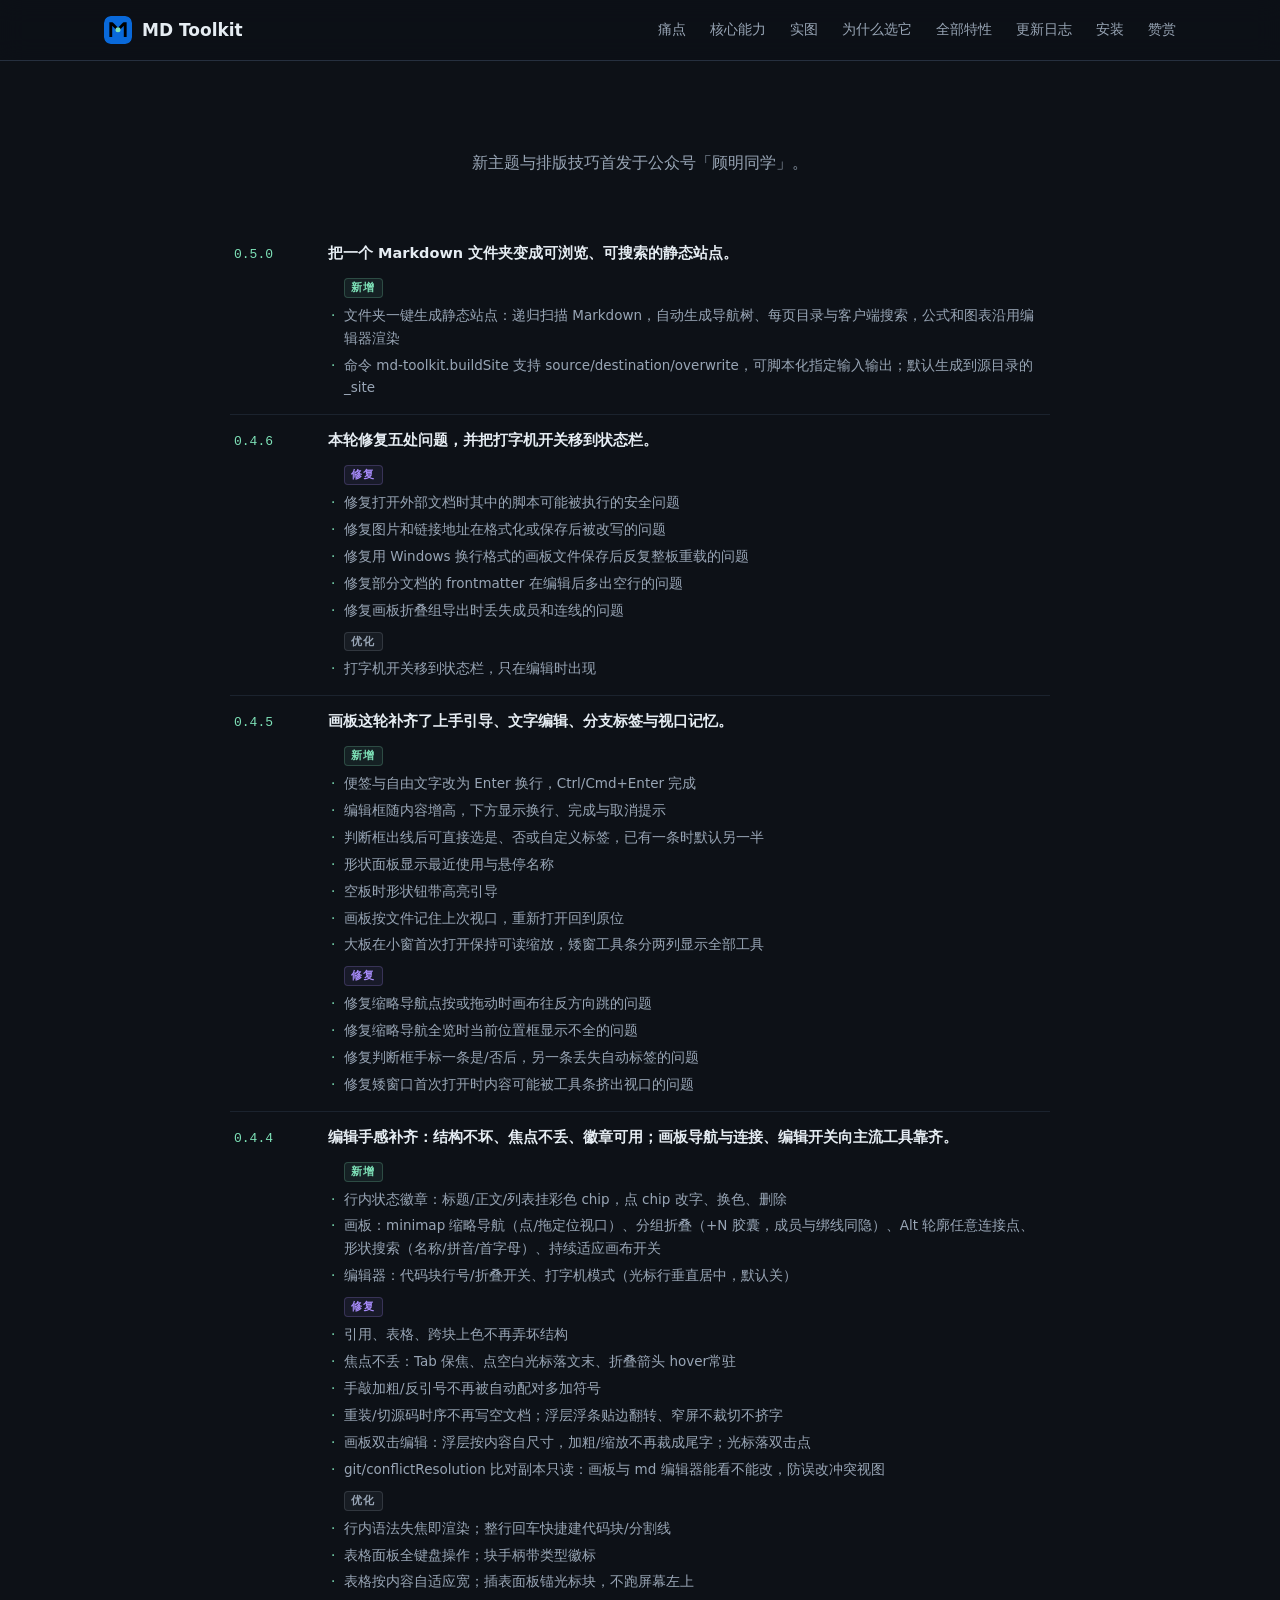
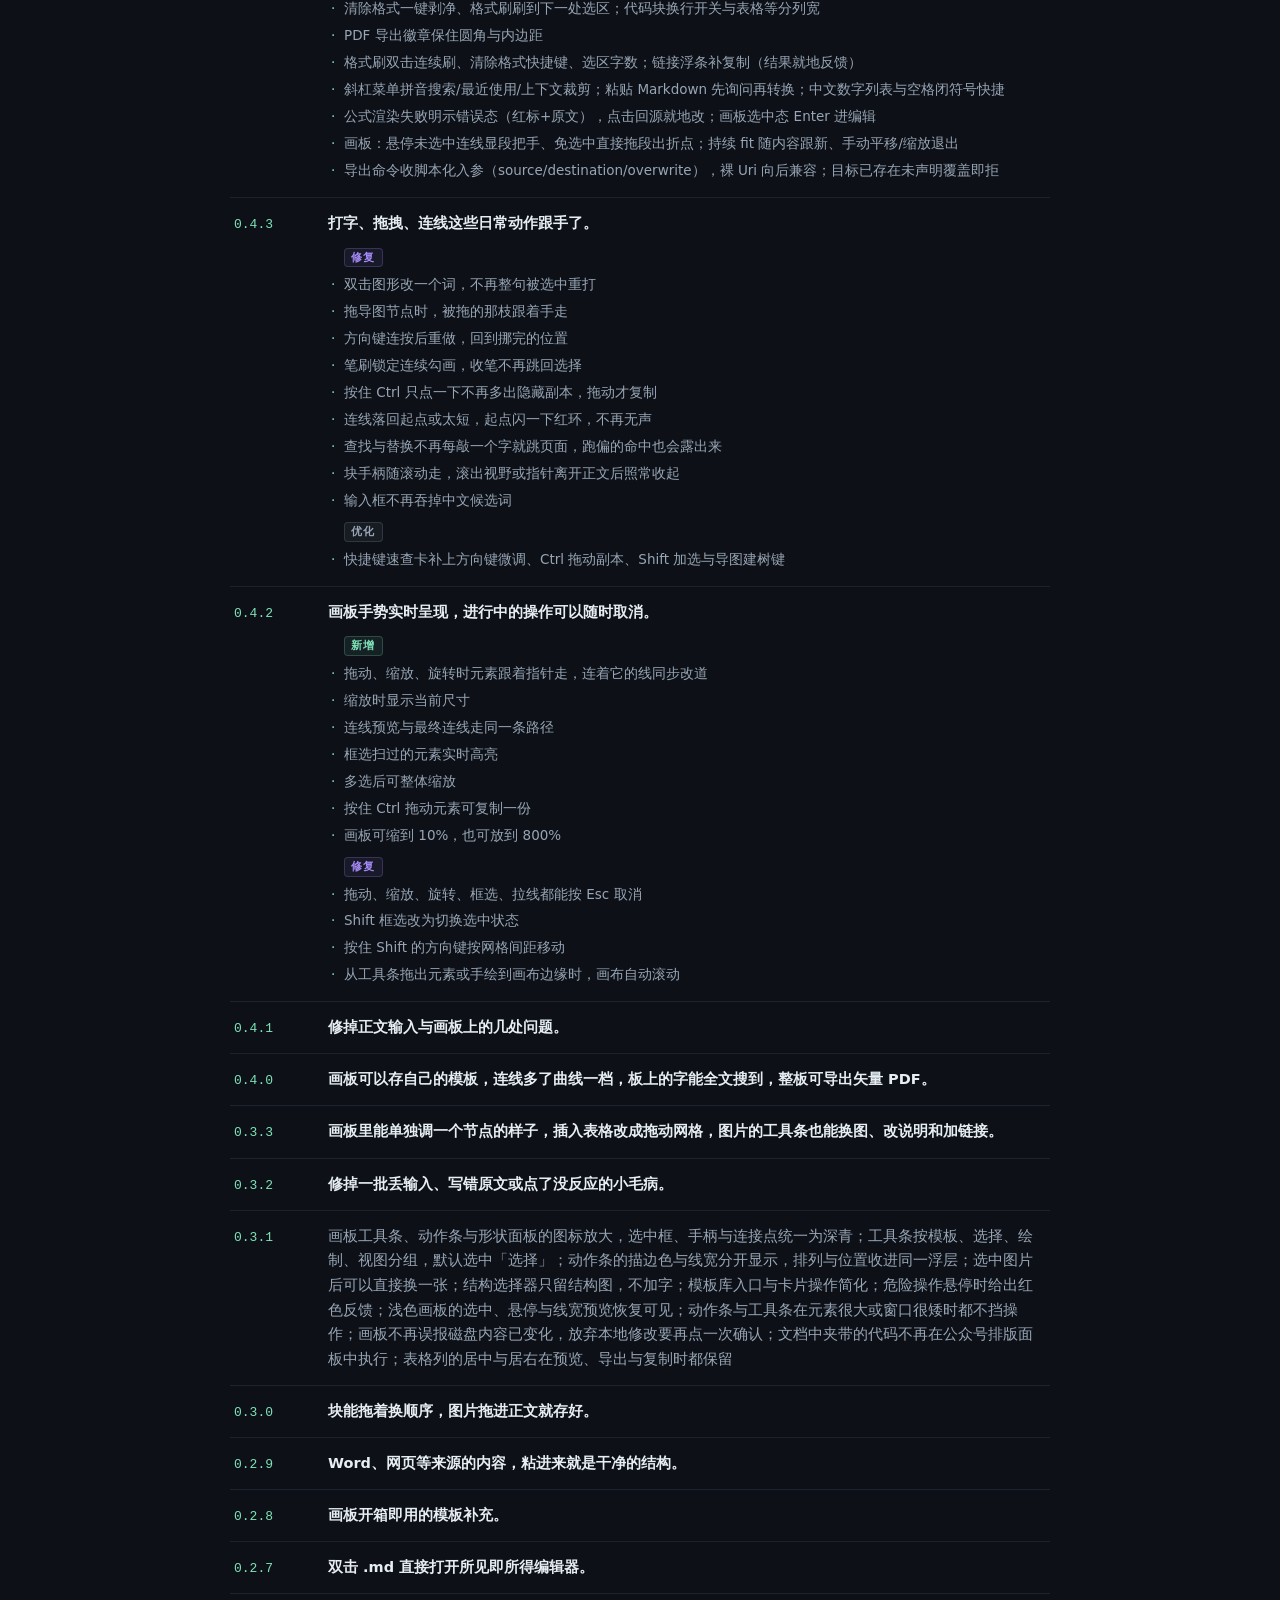
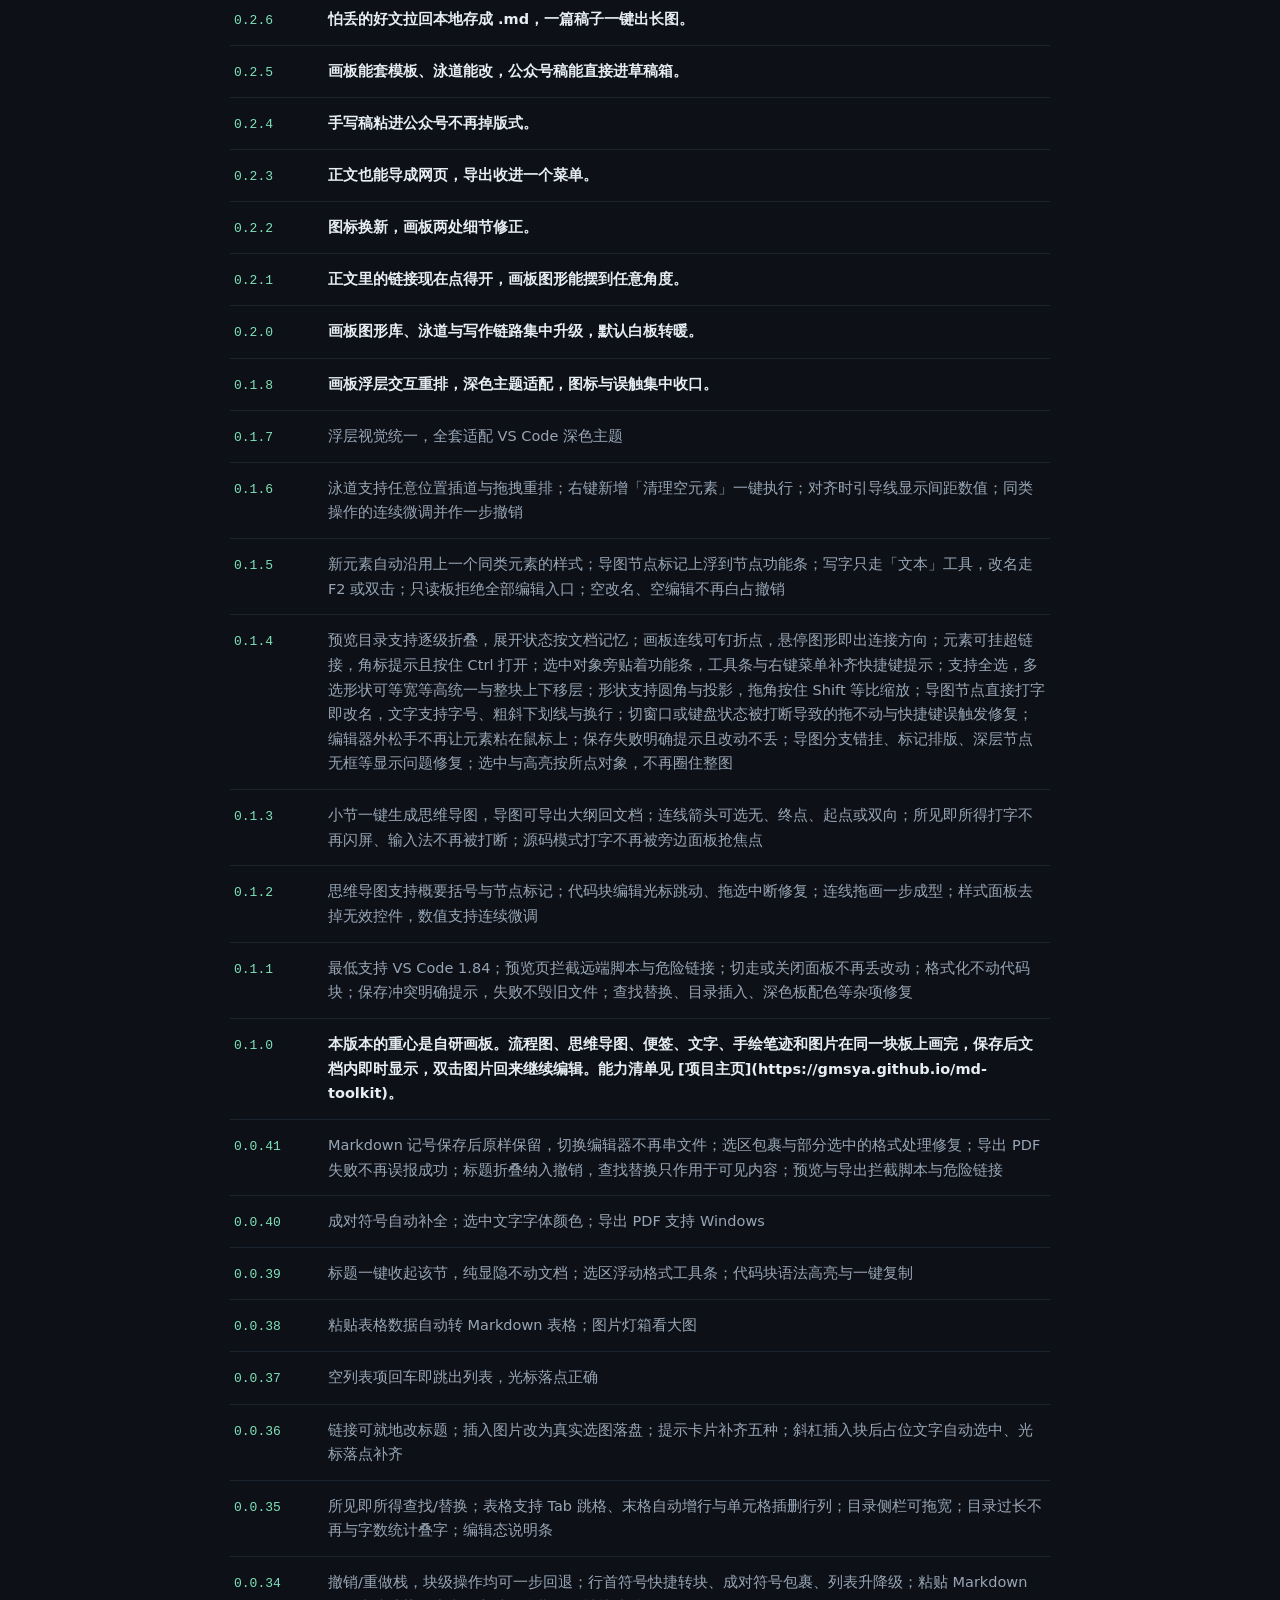
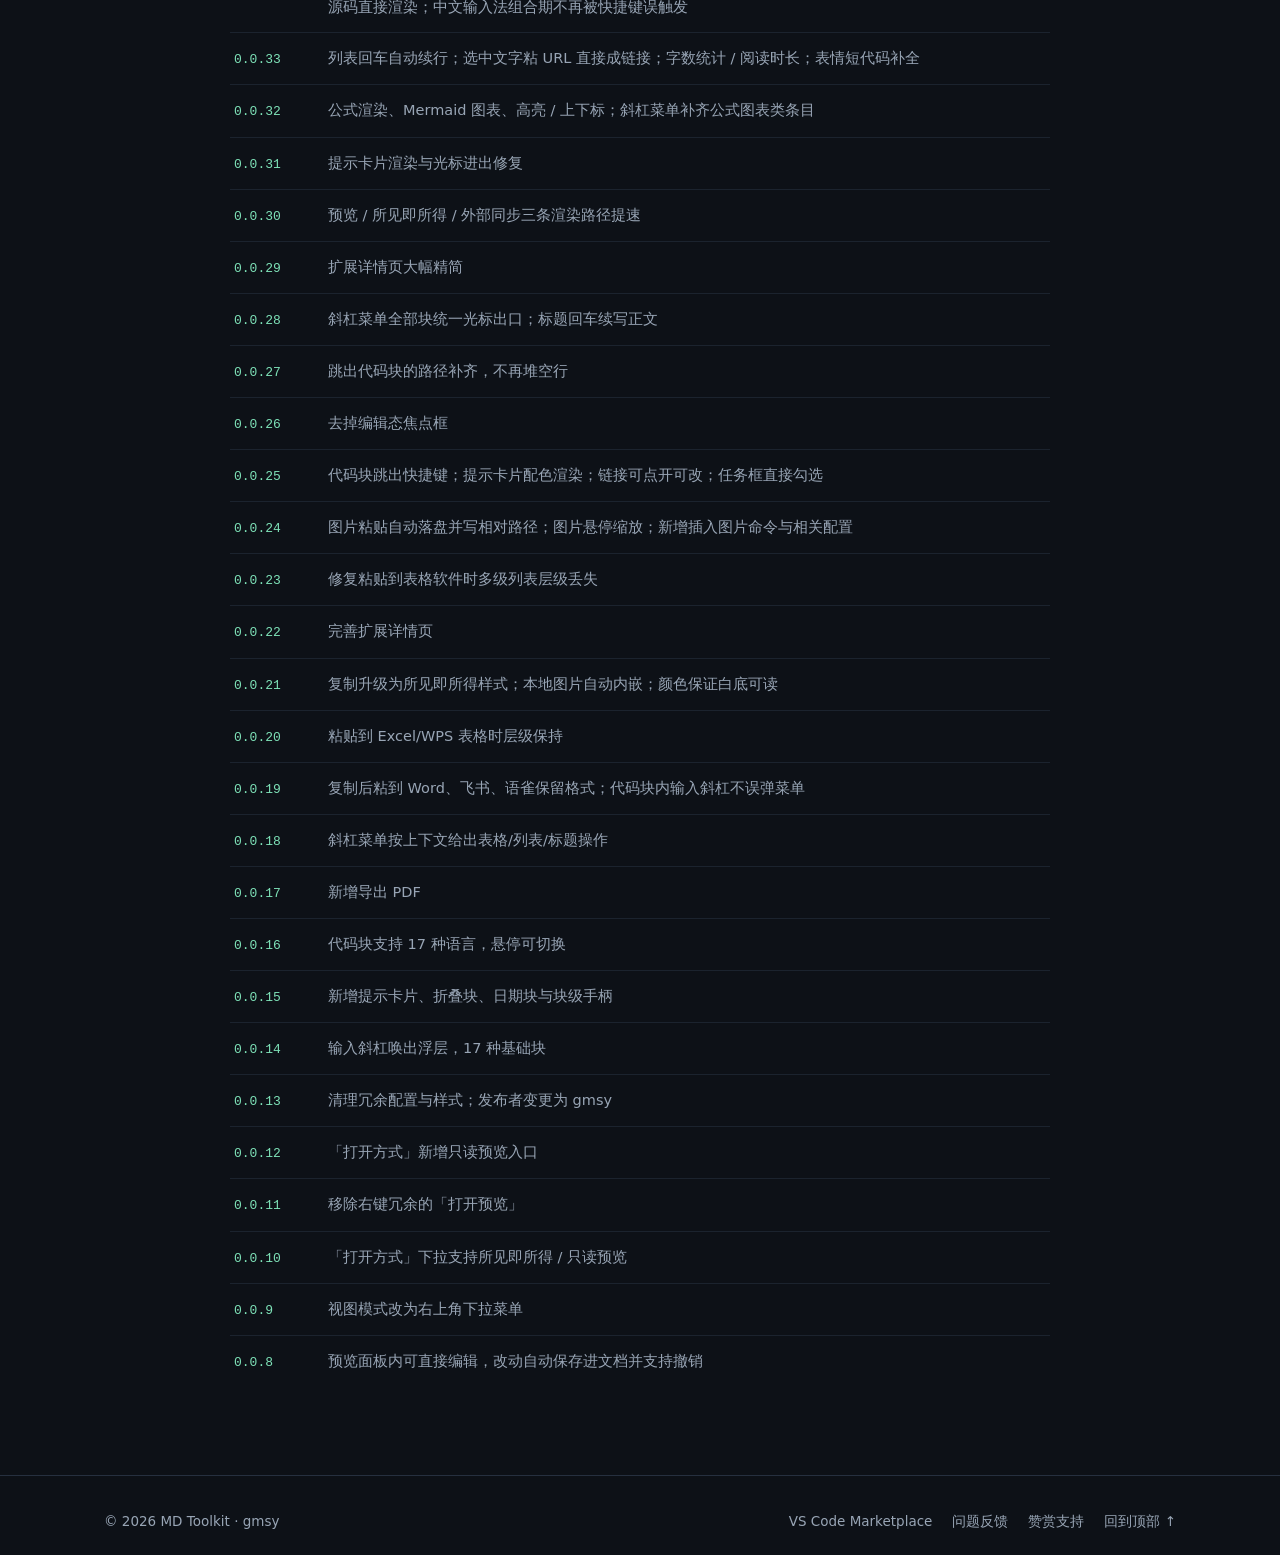
==== changelog.html @ 741a699b "0.5.0 静态站点生成器与 0.4.6 更新日志" ====
<!DOCTYPE html>
<html lang="zh-CN">
<head>
<meta charset="UTF-8">
<meta name="viewport" content="width=device-width, initial-scale=1.0">
<title>更新日志 — MD Toolkit</title>
<meta name="description" content="MD Toolkit 完整更新日志，最新在上。">
<link rel="icon" href="data:image/svg+xml,%3Csvg xmlns='http://www.w3.org/2000/svg' viewBox='0 0 32 32'%3E%3Cdefs%3E%3CclipPath id='c'%3E%3Crect y='7.25' width='32' height='24.75'/%3E%3C/clipPath%3E%3C/defs%3E%3Crect width='32' height='32' rx='7' fill='%230969DA'/%3E%3Cg clip-path='url(%23c)'%3E%3Cpath d='M7.75 24 V7.25 L16 15.75 L24.25 7.25 V24' fill='none' stroke='%23000' stroke-width='3.25'/%3E%3C/g%3E%3Ccircle cx='16' cy='15.75' r='2.875' fill='%237ee2b8'/%3E%3C/svg%3E">
<link rel="stylesheet" href="styles.css">
<noscript><style>.reveal { opacity: 1; transform: none; }</style></noscript>
<script>
var _hmt = _hmt || [];
(function() {
  var hm = document.createElement("script");
  hm.src = "https://hm.baidu.com/hm.js?bc09b01593b73b414b39cb6e1b3c8c41";
  var s = document.getElementsByTagName("script")[0]; 
  s.parentNode.insertBefore(hm, s);
})();
</script>

</head>
<body>

<header>
  <div class="wrap nav">
    <a class="logo" href="index.html#top"><span class="mark"><svg viewBox="0 0 32 32" width="28" height="28" aria-hidden="true"><defs><clipPath id="mtMarkClip"><rect y="7.25" width="32" height="24.75"/></clipPath></defs><rect width="32" height="32" rx="7" fill="#0969DA"/><g clip-path="url(#mtMarkClip)"><path d="M7.75 24 V7.25 L16 15.75 L24.25 7.25 V24" fill="none" stroke="#000" stroke-width="3.25"/></g><circle cx="16" cy="15.75" r="2.875" fill="#7ee2b8"/></svg></span>MD Toolkit</a>
    <nav class="links" aria-label="页面导航">
      <a data-sec href="index.html#pain">痛点</a>
      <a data-sec href="index.html#features">核心能力</a>
      <a data-sec href="index.html#shots">实图</a>
      <a data-sec href="index.html#why">为什么选它</a>
      <a data-sec href="index.html#more">全部特性</a>
      <a href="changelog.html" aria-current="page">更新日志</a>
      <a data-min href="index.html#install">安装</a>
      <a href="index.html#reward">赞赏</a>
    </nav>
  </div>
</header>

<main id="top">

<section id="updates">
  <div class="wrap">
    <div class="sec-head reveal">
      <p>新主题与排版技巧首发于公众号「顾明同学」。</p>
    </div>
    <!-- upd:begin 由 scripts/sync-site-updates.js 从 CHANGELOG.md 生成,别手改 -->
    <ul class="upd reveal">
      <li><span class="v">0.5.0</span><div><b>把一个 Markdown 文件夹变成可浏览、可搜索的静态站点。</b><div class="upd-group"><span class="upd-tag add">新增</span><ul class="upd-items"><li>文件夹一键生成静态站点：递归扫描 Markdown，自动生成导航树、每页目录与客户端搜索，公式和图表沿用编辑器渲染</li><li>命令 md-toolkit.buildSite 支持 source/destination/overwrite，可脚本化指定输入输出；默认生成到源目录的 _site</li></ul></div></div></li>
      <li><span class="v">0.4.6</span><div><b>本轮修复五处问题，并把打字机开关移到状态栏。</b><div class="upd-group"><span class="upd-tag fix">修复</span><ul class="upd-items"><li>修复打开外部文档时其中的脚本可能被执行的安全问题</li><li>修复图片和链接地址在格式化或保存后被改写的问题</li><li>修复用 Windows 换行格式的画板文件保存后反复整板重载的问题</li><li>修复部分文档的 frontmatter 在编辑后多出空行的问题</li><li>修复画板折叠组导出时丢失成员和连线的问题</li></ul></div><div class="upd-group"><span class="upd-tag misc">优化</span><ul class="upd-items"><li>打字机开关移到状态栏，只在编辑时出现</li></ul></div></div></li>
      <li><span class="v">0.4.5</span><div><b>画板这轮补齐了上手引导、文字编辑、分支标签与视口记忆。</b><div class="upd-group"><span class="upd-tag add">新增</span><ul class="upd-items"><li>便签与自由文字改为 Enter 换行，Ctrl/Cmd+Enter 完成</li><li>编辑框随内容增高，下方显示换行、完成与取消提示</li><li>判断框出线后可直接选是、否或自定义标签，已有一条时默认另一半</li><li>形状面板显示最近使用与悬停名称</li><li>空板时形状钮带高亮引导</li><li>画板按文件记住上次视口，重新打开回到原位</li><li>大板在小窗首次打开保持可读缩放，矮窗工具条分两列显示全部工具</li></ul></div><div class="upd-group"><span class="upd-tag fix">修复</span><ul class="upd-items"><li>修复缩略导航点按或拖动时画布往反方向跳的问题</li><li>修复缩略导航全览时当前位置框显示不全的问题</li><li>修复判断框手标一条是/否后，另一条丢失自动标签的问题</li><li>修复矮窗口首次打开时内容可能被工具条挤出视口的问题</li></ul></div></div></li>
      <li><span class="v">0.4.4</span><div><b>编辑手感补齐：结构不坏、焦点不丢、徽章可用；画板导航与连接、编辑开关向主流工具靠齐。</b><div class="upd-group"><span class="upd-tag add">新增</span><ul class="upd-items"><li>行内状态徽章：标题/正文/列表挂彩色 chip，点 chip 改字、换色、删除</li><li>画板：minimap 缩略导航（点/拖定位视口）、分组折叠（+N 胶囊，成员与绑线同隐）、Alt 轮廓任意连接点、形状搜索（名称/拼音/首字母）、持续适应画布开关</li><li>编辑器：代码块行号/折叠开关、打字机模式（光标行垂直居中，默认关）</li></ul></div><div class="upd-group"><span class="upd-tag fix">修复</span><ul class="upd-items"><li>引用、表格、跨块上色不再弄坏结构</li><li>焦点不丢：Tab 保焦、点空白光标落文末、折叠箭头 hover常驻</li><li>手敲加粗/反引号不再被自动配对多加符号</li><li>重装/切源码时序不再写空文档；浮层浮条贴边翻转、窄屏不裁切不挤字</li><li>画板双击编辑：浮层按内容自尺寸，加粗/缩放不再裁成尾字；光标落双击点</li><li>git/conflictResolution 比对副本只读：画板与 md 编辑器能看不能改，防误改冲突视图</li></ul></div><div class="upd-group"><span class="upd-tag misc">优化</span><ul class="upd-items"><li>行内语法失焦即渲染；整行回车快捷建代码块/分割线</li><li>表格面板全键盘操作；块手柄带类型徽标</li><li>表格按内容自适应宽；插表面板锚光标块，不跑屏幕左上</li><li>清除格式一键剥净、格式刷刷到下一处选区；代码块换行开关与表格等分列宽</li><li>PDF 导出徽章保住圆角与内边距</li><li>格式刷双击连续刷、清除格式快捷键、选区字数；链接浮条补复制（结果就地反馈）</li><li>斜杠菜单拼音搜索/最近使用/上下文裁剪；粘贴 Markdown 先询问再转换；中文数字列表与空格闭符号快捷</li><li>公式渲染失败明示错误态（红标+原文），点击回源就地改；画板选中态 Enter 进编辑</li><li>画板：悬停未选中连线显段把手、免选中直接拖段出折点；持续 fit 随内容跟新、手动平移/缩放退出</li><li>导出命令收脚本化入参（source/destination/overwrite），裸 Uri 向后兼容；目标已存在未声明覆盖即拒</li></ul></div></div></li>
      <li><span class="v">0.4.3</span><div><b>打字、拖拽、连线这些日常动作跟手了。</b><div class="upd-group"><span class="upd-tag fix">修复</span><ul class="upd-items"><li>双击图形改一个词，不再整句被选中重打</li><li>拖导图节点时，被拖的那枝跟着手走</li><li>方向键连按后重做，回到挪完的位置</li><li>笔刷锁定连续勾画，收笔不再跳回选择</li><li>按住 Ctrl 只点一下不再多出隐藏副本，拖动才复制</li><li>连线落回起点或太短，起点闪一下红环，不再无声</li><li>查找与替换不再每敲一个字就跳页面，跑偏的命中也会露出来</li><li>块手柄随滚动走，滚出视野或指针离开正文后照常收起</li><li>输入框不再吞掉中文候选词</li></ul></div><div class="upd-group"><span class="upd-tag misc">优化</span><ul class="upd-items"><li>快捷键速查卡补上方向键微调、Ctrl 拖动副本、Shift 加选与导图建树键</li></ul></div></div></li>
      <li><span class="v">0.4.2</span><div><b>画板手势实时呈现，进行中的操作可以随时取消。</b><div class="upd-group"><span class="upd-tag add">新增</span><ul class="upd-items"><li>拖动、缩放、旋转时元素跟着指针走，连着它的线同步改道</li><li>缩放时显示当前尺寸</li><li>连线预览与最终连线走同一条路径</li><li>框选扫过的元素实时高亮</li><li>多选后可整体缩放</li><li>按住 Ctrl 拖动元素可复制一份</li><li>画板可缩到 10%，也可放到 800%</li></ul></div><div class="upd-group"><span class="upd-tag fix">修复</span><ul class="upd-items"><li>拖动、缩放、旋转、框选、拉线都能按 Esc 取消</li><li>Shift 框选改为切换选中状态</li><li>按住 Shift 的方向键按网格间距移动</li><li>从工具条拖出元素或手绘到画布边缘时，画布自动滚动</li></ul></div></div></li>
      <li><span class="v">0.4.1</span><div><b>修掉正文输入与画板上的几处问题。</b></div></li>
      <li><span class="v">0.4.0</span><div><b>画板可以存自己的模板，连线多了曲线一档，板上的字能全文搜到，整板可导出矢量 PDF。</b></div></li>
      <li><span class="v">0.3.3</span><div><b>画板里能单独调一个节点的样子，插入表格改成拖动网格，图片的工具条也能换图、改说明和加链接。</b></div></li>
      <li><span class="v">0.3.2</span><div><b>修掉一批丢输入、写错原文或点了没反应的小毛病。</b></div></li>
      <li><span class="v">0.3.1</span><div>画板工具条、动作条与形状面板的图标放大，选中框、手柄与连接点统一为深青；工具条按模板、选择、绘制、视图分组，默认选中「选择」；动作条的描边色与线宽分开显示，排列与位置收进同一浮层；选中图片后可以直接换一张；结构选择器只留结构图，不加字；模板库入口与卡片操作简化；危险操作悬停时给出红色反馈；浅色画板的选中、悬停与线宽预览恢复可见；动作条与工具条在元素很大或窗口很矮时都不挡操作；画板不再误报磁盘内容已变化，放弃本地修改要再点一次确认；文档中夹带的代码不再在公众号排版面板中执行；表格列的居中与居右在预览、导出与复制时都保留</div></li>
      <li><span class="v">0.3.0</span><div><b>块能拖着换顺序，图片拖进正文就存好。</b></div></li>
      <li><span class="v">0.2.9</span><div><b>Word、网页等来源的内容，粘进来就是干净的结构。</b></div></li>
      <li><span class="v">0.2.8</span><div><b>画板开箱即用的模板补充。</b></div></li>
      <li><span class="v">0.2.7</span><div><b>双击 .md 直接打开所见即所得编辑器。</b></div></li>
      <li><span class="v">0.2.6</span><div><b>怕丢的好文拉回本地存成 .md，一篇稿子一键出长图。</b></div></li>
      <li><span class="v">0.2.5</span><div><b>画板能套模板、泳道能改，公众号稿能直接进草稿箱。</b></div></li>
      <li><span class="v">0.2.4</span><div><b>手写稿粘进公众号不再掉版式。</b></div></li>
      <li><span class="v">0.2.3</span><div><b>正文也能导成网页，导出收进一个菜单。</b></div></li>
      <li><span class="v">0.2.2</span><div><b>图标换新，画板两处细节修正。</b></div></li>
      <li><span class="v">0.2.1</span><div><b>正文里的链接现在点得开，画板图形能摆到任意角度。</b></div></li>
      <li><span class="v">0.2.0</span><div><b>画板图形库、泳道与写作链路集中升级，默认白板转暖。</b></div></li>
      <li><span class="v">0.1.8</span><div><b>画板浮层交互重排，深色主题适配，图标与误触集中收口。</b></div></li>
      <li><span class="v">0.1.7</span><div>浮层视觉统一，全套适配 VS Code 深色主题</div></li>
      <li><span class="v">0.1.6</span><div>泳道支持任意位置插道与拖拽重排；右键新增「清理空元素」一键执行；对齐时引导线显示间距数值；同类操作的连续微调并作一步撤销</div></li>
      <li><span class="v">0.1.5</span><div>新元素自动沿用上一个同类元素的样式；导图节点标记上浮到节点功能条；写字只走「文本」工具，改名走 F2 或双击；只读板拒绝全部编辑入口；空改名、空编辑不再白占撤销</div></li>
      <li><span class="v">0.1.4</span><div>预览目录支持逐级折叠，展开状态按文档记忆；画板连线可钉折点，悬停图形即出连接方向；元素可挂超链接，角标提示且按住 Ctrl 打开；选中对象旁贴着功能条，工具条与右键菜单补齐快捷键提示；支持全选，多选形状可等宽等高统一与整块上下移层；形状支持圆角与投影，拖角按住 Shift 等比缩放；导图节点直接打字即改名，文字支持字号、粗斜下划线与换行；切窗口或键盘状态被打断导致的拖不动与快捷键误触发修复；编辑器外松手不再让元素粘在鼠标上；保存失败明确提示且改动不丢；导图分支错挂、标记排版、深层节点无框等显示问题修复；选中与高亮按所点对象，不再圈住整图</div></li>
      <li><span class="v">0.1.3</span><div>小节一键生成思维导图，导图可导出大纲回文档；连线箭头可选无、终点、起点或双向；所见即所得打字不再闪屏、输入法不再被打断；源码模式打字不再被旁边面板抢焦点</div></li>
      <li><span class="v">0.1.2</span><div>思维导图支持概要括号与节点标记；代码块编辑光标跳动、拖选中断修复；连线拖画一步成型；样式面板去掉无效控件，数值支持连续微调</div></li>
      <li><span class="v">0.1.1</span><div>最低支持 VS Code 1.84；预览页拦截远端脚本与危险链接；切走或关闭面板不再丢改动；格式化不动代码块；保存冲突明确提示，失败不毁旧文件；查找替换、目录插入、深色板配色等杂项修复</div></li>
      <li><span class="v">0.1.0</span><div><b>本版本的重心是自研画板。流程图、思维导图、便签、文字、手绘笔迹和图片在同一块板上画完，保存后文档内即时显示，双击图片回来继续编辑。能力清单见 [项目主页](https://gmsya.github.io/md-toolkit)。</b></div></li>
      <li><span class="v">0.0.41</span><div>Markdown 记号保存后原样保留，切换编辑器不再串文件；选区包裹与部分选中的格式处理修复；导出 PDF 失败不再误报成功；标题折叠纳入撤销，查找替换只作用于可见内容；预览与导出拦截脚本与危险链接</div></li>
      <li><span class="v">0.0.40</span><div>成对符号自动补全；选中文字字体颜色；导出 PDF 支持 Windows</div></li>
      <li><span class="v">0.0.39</span><div>标题一键收起该节，纯显隐不动文档；选区浮动格式工具条；代码块语法高亮与一键复制</div></li>
      <li><span class="v">0.0.38</span><div>粘贴表格数据自动转 Markdown 表格；图片灯箱看大图</div></li>
      <li><span class="v">0.0.37</span><div>空列表项回车即跳出列表，光标落点正确</div></li>
      <li><span class="v">0.0.36</span><div>链接可就地改标题；插入图片改为真实选图落盘；提示卡片补齐五种；斜杠插入块后占位文字自动选中、光标落点补齐</div></li>
      <li><span class="v">0.0.35</span><div>所见即所得查找/替换；表格支持 Tab 跳格、末格自动增行与单元格插删行列；目录侧栏可拖宽；目录过长不再与字数统计叠字；编辑态说明条</div></li>
      <li><span class="v">0.0.34</span><div>撤销/重做栈，块级操作均可一步回退；行首符号快捷转块、成对符号包裹、列表升降级；粘贴 Markdown 源码直接渲染；中文输入法组合期不再被快捷键误触发</div></li>
      <li><span class="v">0.0.33</span><div>列表回车自动续行；选中文字粘 URL 直接成链接；字数统计 / 阅读时长；表情短代码补全</div></li>
      <li><span class="v">0.0.32</span><div>公式渲染、Mermaid 图表、高亮 / 上下标；斜杠菜单补齐公式图表类条目</div></li>
      <li><span class="v">0.0.31</span><div>提示卡片渲染与光标进出修复</div></li>
      <li><span class="v">0.0.30</span><div>预览 / 所见即所得 / 外部同步三条渲染路径提速</div></li>
      <li><span class="v">0.0.29</span><div>扩展详情页大幅精简</div></li>
      <li><span class="v">0.0.28</span><div>斜杠菜单全部块统一光标出口；标题回车续写正文</div></li>
      <li><span class="v">0.0.27</span><div>跳出代码块的路径补齐，不再堆空行</div></li>
      <li><span class="v">0.0.26</span><div>去掉编辑态焦点框</div></li>
      <li><span class="v">0.0.25</span><div>代码块跳出快捷键；提示卡片配色渲染；链接可点开可改；任务框直接勾选</div></li>
      <li><span class="v">0.0.24</span><div>图片粘贴自动落盘并写相对路径；图片悬停缩放；新增插入图片命令与相关配置</div></li>
      <li><span class="v">0.0.23</span><div>修复粘贴到表格软件时多级列表层级丢失</div></li>
      <li><span class="v">0.0.22</span><div>完善扩展详情页</div></li>
      <li><span class="v">0.0.21</span><div>复制升级为所见即所得样式；本地图片自动内嵌；颜色保证白底可读</div></li>
      <li><span class="v">0.0.20</span><div>粘贴到 Excel/WPS 表格时层级保持</div></li>
      <li><span class="v">0.0.19</span><div>复制后粘到 Word、飞书、语雀保留格式；代码块内输入斜杠不误弹菜单</div></li>
      <li><span class="v">0.0.18</span><div>斜杠菜单按上下文给出表格/列表/标题操作</div></li>
      <li><span class="v">0.0.17</span><div>新增导出 PDF</div></li>
      <li><span class="v">0.0.16</span><div>代码块支持 17 种语言，悬停可切换</div></li>
      <li><span class="v">0.0.15</span><div>新增提示卡片、折叠块、日期块与块级手柄</div></li>
      <li><span class="v">0.0.14</span><div>输入斜杠唤出浮层，17 种基础块</div></li>
      <li><span class="v">0.0.13</span><div>清理冗余配置与样式；发布者变更为 gmsy</div></li>
      <li><span class="v">0.0.12</span><div>「打开方式」新增只读预览入口</div></li>
      <li><span class="v">0.0.11</span><div>移除右键冗余的「打开预览」</div></li>
      <li><span class="v">0.0.10</span><div>「打开方式」下拉支持所见即所得 / 只读预览</div></li>
      <li><span class="v">0.0.9</span><div>视图模式改为右上角下拉菜单</div></li>
      <li><span class="v">0.0.8</span><div>预览面板内可直接编辑，改动自动保存进文档并支持撤销</div></li>
    </ul>
    <!-- upd:end -->
  </div>
</section>

</main>

<footer>
  <div class="wrap foot">
    <span>© 2026 MD Toolkit · gmsy</span>
    <div class="links">
      <a href="https://marketplace.visualstudio.com/items?itemName=gmsy.md-toolkit" target="_blank" rel="noopener">VS Code Marketplace</a>
      <a href="https://github.com/gmsya/md-toolkit/issues" target="_blank" rel="noopener">问题反馈</a>
      <a href="index.html#reward">赞赏支持</a>
      <a href="index.html#top">回到顶部 ↑</a>
    </div>
  </div>
</footer>

<script>
const revealEls = document.querySelectorAll('.reveal');
if ('IntersectionObserver' in window) {
  const io = new IntersectionObserver((entries) => {
    for (const e of entries) if (e.isIntersecting) { e.target.classList.add('in'); io.unobserve(e.target); }
  }, { threshold: 0, rootMargin: '0px 0px -8%' });
  revealEls.forEach(el => io.observe(el));
} else {
  revealEls.forEach(el => el.classList.add('in'));
}
</script>
<script src="marketplace.js"></script>
</body>
</html>
---- styles.css ----
:root {
  --bg: #0d1117;
  --bg-soft: #141a24;
  --bg-card: #171e2a;
  --line: #26303f;
  --text: #e6edf3;
  --muted: #98a5b5;
  --accent: #7ee2b8;
  --accent-deep: #2ea877;
  --violet: #a78bfa;
  --amber: #fbbf77;
  --radius: 14px;
  --serif: "Noto Serif SC", "Source Han Serif SC", Georgia, serif;
  --sans: system-ui, -apple-system, "Segoe UI", "PingFang SC", "Microsoft YaHei", sans-serif;
  --mono: ui-monospace, "Cascadia Code", Consolas, "JetBrains Mono", monospace;
}
* { margin: 0; padding: 0; box-sizing: border-box; }
html { scroll-behavior: smooth; }
body { background: var(--bg); color: var(--text); font-family: var(--sans); line-height: 1.7; -webkit-font-smoothing: antialiased; }
a { color: inherit; text-decoration: none; }
.wrap { max-width: 1120px; margin: 0 auto; padding: 0 24px; }
section { padding: 88px 0; }

/* ---------- header ---------- */
header {
  position: sticky; top: 0; z-index: 50;
  background: rgba(13, 17, 23, .82); backdrop-filter: blur(12px);
  border-bottom: 1px solid var(--line);
}
.nav { display: flex; align-items: center; gap: 28px; height: 60px; }
.logo { display: flex; align-items: center; gap: 10px; font-weight: 700; font-size: 17px; }
.logo .mark {
  width: 28px; height: 28px; border-radius: 7px; display: block; overflow: hidden;
  flex: none;
}
.logo .mark svg { display: block; }
.nav .links { display: flex; gap: 24px; margin-left: auto; font-size: 14px; color: var(--muted); }
.nav .links a:hover { color: var(--text); }
.btn {
  display: inline-block; padding: 9px 20px; border-radius: 9px; font-size: 14px; font-weight: 600;
  transition: transform .15s ease, box-shadow .15s ease, background .15s ease;
}
.btn-primary { background: var(--accent); color: #06251a; box-shadow: 0 0 0 0 rgba(126,226,184,.4); }
.btn-primary:hover { transform: translateY(-1px); box-shadow: 0 6px 22px rgba(126,226,184,.25); }
.btn-ghost { border: 1px solid var(--line); color: var(--text); }
.btn-ghost:hover { border-color: var(--muted); }

/* ---------- hero ---------- */
.hero { padding: 96px 0 72px; position: relative; overflow: hidden; }
.hero::before {
  content: ""; position: absolute; inset: -40% -20% auto;
  background: radial-gradient(600px 340px at 30% 40%, rgba(46,168,119,.16), transparent 70%),
              radial-gradient(560px 320px at 75% 30%, rgba(112,86,198,.15), transparent 70%);
  pointer-events: none;
}
.hero-grid { display: grid; grid-template-columns: minmax(0, 1.12fr) minmax(0, 1fr); gap: 56px; align-items: center; position: relative; }
.tagline {
  display: inline-flex; align-items: center; gap: 8px; font-size: 13px; color: var(--accent);
  border: 1px solid rgba(126,226,184,.3); border-radius: 999px; padding: 4px 14px; margin-bottom: 22px;
  background: rgba(126,226,184,.06); font-family: var(--mono);
}
h1 { font-size: clamp(30px, 4.2vw, 42px); line-height: 1.28; font-weight: 800; letter-spacing: .01em; }
h1 em { font-style: normal; color: var(--accent); white-space: nowrap; }
.hero p.sub { margin: 20px 0 30px; color: var(--muted); font-size: 17px; max-width: 34em; }
.hero-cta { display: flex; gap: 14px; flex-wrap: wrap; align-items: center; }
.hero-meta { margin-top: 18px; font-size: 13px; color: var(--muted); display: flex; gap: 18px; flex-wrap: wrap; font-family: var(--mono); }
.hero-meta span::before { content: "✓ "; color: var(--accent); }

/* editor mock */
.editor {
  border: 1px solid var(--line); border-radius: var(--radius); overflow: hidden;
  background: var(--bg-soft); box-shadow: 0 24px 70px rgba(0,0,0,.5), 0 0 0 1px rgba(126,226,184,.05);
  font-size: 14px;
}
.editor .chrome { display: flex; align-items: center; gap: 8px; padding: 11px 14px; background: #101620; border-bottom: 1px solid var(--line); }
.editor .dot { width: 11px; height: 11px; border-radius: 50%; }
.editor .file { margin-left: 10px; font-family: var(--mono); font-size: 12px; color: var(--muted); min-width: 0; overflow: hidden; text-overflow: ellipsis; white-space: nowrap; }
.editor .tabs { margin-left: auto; display: flex; gap: 2px; font-size: 12px; flex: none; }
.editor .tabs button { border: 0; background: none; padding: 3px 10px; border-radius: 6px; color: var(--muted); font-family: var(--sans); font-size: 12px; cursor: pointer; transition: background .15s ease, color .15s ease; }
.editor .tabs button:hover { color: var(--text); }
.editor .tabs button[aria-pressed="true"] { background: rgba(126,226,184,.14); color: var(--accent); }
.editor .tabs button:focus-visible { outline: 2px solid var(--accent); outline-offset: 1px; }
.editor .body { padding: 22px 24px 26px; display: grid; }
.editor .view { grid-area: 1 / 1; display: flex; flex-direction: column; opacity: 0; visibility: hidden; transition: opacity .18s ease; }
.editor .view.on { opacity: 1; visibility: visible; }
.editor .view .kbd-line { margin-top: auto; padding-top: 14px; }
.editor h3 { font-size: 20px; margin-bottom: 10px; }
.editor .src { font-family: var(--mono); font-size: 12.5px; line-height: 1.95; color: #c3cfdd; white-space: pre-wrap; }
.editor .src .m { color: #6f7d8f; }
.editor .src .h { color: var(--accent); font-weight: 700; }
.editor .src .c { color: var(--amber); }
.editor ul.doc { list-style: none; margin-top: 4px; }
.editor ul.doc li { display: flex; gap: 9px; align-items: baseline; font-size: 13.5px; color: #c9d5e2; padding: 3px 0; }
.editor ul.doc li i { font-style: normal; width: 13px; flex: none; color: var(--muted); }
.editor ul.doc li i.ck { color: var(--accent); }
.editor .note {
  border-left: 3px solid var(--accent); background: rgba(126,226,184,.07);
  padding: 8px 14px; border-radius: 0 8px 8px 0; margin: 14px 0; color: #cde9dc; font-size: 13.5px;
}
.editor .slash {
  margin-top: 16px; border: 1px solid var(--line); border-radius: 10px; background: #1a2230;
  overflow: hidden; box-shadow: 0 14px 34px rgba(0,0,0,.4);
}
.editor .slash .q { padding: 9px 14px; font-family: var(--mono); font-size: 13px; color: var(--text); border-bottom: 1px solid var(--line); }
.editor .slash .q b { color: var(--accent); }
.editor .slash .q .caret { display: inline-block; width: 1.5px; height: 14px; background: var(--accent); vertical-align: -2px; margin-left: 1px; animation: blink 1.1s step-end infinite; }
@keyframes blink { 50% { opacity: 0; } }
.editor .slash ul { list-style: none; }
.editor .slash li { display: flex; gap: 10px; align-items: center; padding: 7px 14px; font-size: 13px; color: var(--muted); }
.editor .slash li.hot { background: rgba(126,226,184,.1); color: var(--text); }
.editor .slash li .ico { width: 20px; height: 20px; border-radius: 5px; display: grid; place-items: center; font-family: var(--mono); font-size: 11px; background: #232d3e; color: var(--accent); flex: none; }
.editor .slash li small { margin-left: auto; font-family: var(--mono); font-size: 11px; opacity: .55; }
.editor .kbd-line { margin-top: 14px; font-size: 12.5px; color: var(--muted); }
kbd { font-family: var(--mono); font-size: 11.5px; border: 1px solid var(--line); border-bottom-width: 2px; border-radius: 5px; padding: 1px 6px; background: #1a2230; color: var(--text); }

/* ---------- features ---------- */
.sec-head { text-align: center; max-width: 640px; margin: 0 auto 52px; }
.sec-head .kicker { font-family: var(--mono); font-size: 13px; color: var(--accent); letter-spacing: .12em; text-transform: uppercase; }
.sec-head h2 { font-size: clamp(24px, 3vw, 32px); font-weight: 800; margin: 10px 0 12px; }
.sec-head p { color: var(--muted); }
.feat-grid { display: grid; grid-template-columns: repeat(3, 1fr); gap: 20px; }
.card {
  border: 1px solid var(--line); border-radius: var(--radius); padding: 26px 24px;
  background: linear-gradient(180deg, var(--bg-card), var(--bg-soft));
  transition: transform .18s ease, border-color .18s ease;
}
.card:hover { transform: translateY(-3px); border-color: #35455c; }
.card .glyph {
  width: 42px; height: 42px; border-radius: 11px; display: grid; place-items: center; margin-bottom: 16px;
  background: rgba(126,226,184,.1); border: 1px solid rgba(126,226,184,.25);
}
.card .glyph svg { width: 21px; height: 21px; stroke: var(--accent); fill: none; stroke-width: 1.7; stroke-linecap: round; stroke-linejoin: round; }
.card:nth-child(2) .glyph { background: rgba(167,139,250,.1); border-color: rgba(167,139,250,.28); }
.card:nth-child(2) .glyph svg { stroke: var(--violet); }
.card:nth-child(4) .glyph { background: rgba(251,191,119,.1); border-color: rgba(251,191,119,.28); }
.card:nth-child(4) .glyph svg { stroke: var(--amber); }
.card h3 { font-size: 17px; margin-bottom: 8px; }
.card p { font-size: 14px; color: var(--muted); }
.card p b { color: #c9d5e2; font-weight: 600; }

/* ---------- 为什么不用现成插件 ---------- */
.compare { background: var(--bg-soft); border-block: 1px solid var(--line); }

/* ---------- all features ---------- */
.chips { display: grid; grid-template-columns: repeat(2, 1fr); gap: 12px 28px; max-width: 880px; margin: 0 auto; }
.chip { display: flex; gap: 12px; align-items: baseline; font-size: 14.5px; padding: 9px 4px; border-bottom: 1px solid rgba(38,48,63,.6); }
.chip::before { content: "—"; color: var(--accent-deep); flex: none; }
.chip b { font-weight: 600; }
.chip span { color: var(--muted); }

/* ---------- 最近更新 ---------- */
.upd { list-style: none; max-width: 820px; margin: 0 auto; }
.upd li { display: grid; grid-template-columns: 76px minmax(0, 1fr); gap: 18px; align-items: baseline; padding: 13px 4px; border-bottom: 1px solid rgba(38,48,63,.6); font-size: 14.5px; color: var(--muted); }
.upd li:last-child { border-bottom: none; }
.upd .v { font-family: var(--mono); font-size: 13px; color: var(--accent); }
.upd b { color: var(--text); font-weight: 600; }
.upd-badge { display: inline-block; margin-left: 10px; padding: 0 8px; border-radius: 999px; font-family: var(--sans); font-size: 11.5px; font-weight: 600; line-height: 1.8; color: #201708; background: var(--amber); white-space: nowrap; vertical-align: 1px; }
.upd-more { text-align: center; margin-top: 26px; font-size: 14px; color: var(--muted); }
.upd-items { list-style: none; margin: 6px 0 0; padding: 0; }
.upd-items li { display: block; gap: 0; border-bottom: none; padding: 2px 0 2px 16px; position: relative; font-size: 13.5px; }
.upd-items li::before { content: "·"; position: absolute; left: 3px; color: var(--accent); }
.upd-group { margin-top: 8px; }
.upd-group + .upd-group { margin-top: 4px; }
.upd-tag { display: inline-block; margin: 2px 0 1px 16px; padding: 0 6px; border-radius: 4px; font-size: 10.5px; font-weight: 700; letter-spacing: .12em; color: var(--accent); background: rgba(126,226,184,.08); border: 1px solid rgba(126,226,184,.22); }
.upd-tag.fix { color: var(--violet); background: rgba(167,139,250,.08); border-color: rgba(167,139,250,.22); }
.upd-tag.misc { color: var(--muted); background: rgba(152,165,181,.08); border-color: rgba(152,165,181,.2); }
.upd-group .upd-items { margin-top: 3px; }
.upd-more a { color: var(--accent); }
.upd-more a:hover { text-decoration: underline; }

/* ---------- reward ---------- */
.reward { border-top: 1px solid var(--line); background: var(--bg-soft); }
.reward-grid { display: grid; grid-template-columns: minmax(0, 1fr) auto; gap: 52px; align-items: center; }
.reward h2 { font-size: clamp(22px, 2.6vw, 28px); font-weight: 800; margin: 10px 0 12px; }
.reward p { color: var(--muted); font-size: 15px; max-width: 34em; }
.qr-card {
  background: #fff; border-radius: clamp(12px, 2vw, 18px); padding: clamp(8px, 2vw, 14px); flex: none;
  box-shadow: 0 18px 50px rgba(0,0,0,.45);
}
.qr-card img { display: block; width: clamp(112px, 34vw, 224px); height: auto; image-rendering: auto; }
.qr-card figcaption { color: #1a2230; font-size: 12px; text-align: center; margin-top: 8px; font-family: var(--mono); }
.qr-pair { display: flex; gap: clamp(10px, 2.5vw, 22px); align-items: flex-start; flex-wrap: wrap; justify-content: flex-end; }

/* ---------- install / cta ---------- */
.install { text-align: center; position: relative; overflow: hidden; }
.install::before { content: ""; position: absolute; inset: auto -20% -60%; height: 420px; background: radial-gradient(50% 60% at 50% 100%, rgba(46,168,119,.14), transparent 70%); pointer-events: none; }
.install h2 { font-size: clamp(24px, 3vw, 32px); font-weight: 800; margin-bottom: 12px; }
.install > .wrap > p { color: var(--muted); max-width: 40em; margin: 0 auto 30px; }
.steps { display: grid; grid-template-columns: repeat(3, 1fr); gap: 16px; max-width: 920px; margin: 0 auto 34px; text-align: left; }
.step { border: 1px solid var(--line); border-radius: var(--radius); padding: 20px; background: var(--bg-card); }
.step i { font-style: normal; font-family: var(--mono); color: var(--accent); font-size: 13px; }
.step h4 { font-size: 15px; margin: 6px 0 6px; }
.step p { font-size: 13.5px; color: var(--muted); }
.cmd-copy {
  margin: 0 auto 30px; display: inline-flex; gap: 12px; align-items: center; max-width: 100%;
  border: 1px solid var(--line); background: var(--bg-soft); border-radius: 10px; padding: 12px 16px;
  font-family: var(--mono); font-size: 13.5px; color: #cde9dc;
}
.cmd-copy code { overflow-x: auto; white-space: nowrap; }
.cmd-copy button {
  flex: none; border: 1px solid var(--line); background: #1a2230; color: var(--muted);
  border-radius: 7px; padding: 4px 12px; font-size: 12px; cursor: pointer; font-family: var(--sans);
}
.cmd-copy button:hover { color: var(--text); border-color: var(--muted); }

footer { border-top: 1px solid var(--line); padding: 34px 0 44px; font-size: 13.5px; color: var(--muted); }
.foot { display: flex; gap: 20px; align-items: center; flex-wrap: wrap; }
.foot .links { margin-left: auto; display: flex; gap: 12px 20px; flex-wrap: wrap; }
.foot a { white-space: nowrap; }
.foot a:hover { color: var(--text); }

/* 实图 */
.shots-grid { display: grid; grid-template-columns: repeat(2, minmax(0, 1fr)); gap: 20px; margin-top: 20px; }
.shot { margin: 0; border: 1px solid var(--line); border-radius: var(--radius); overflow: hidden; background: var(--bg-soft); }
.shot figcaption {
  display: flex; align-items: center; gap: 8px;
  padding: 9px 14px; font-size: 12.5px; color: var(--muted);
  font-family: var(--mono); border-bottom: 1px solid var(--line);
}
.shot figcaption::before { content: ""; width: 7px; height: 7px; border-radius: 50%; background: var(--accent); flex: none; }
.shot img { display: block; width: 100%; height: auto; }
.shot-wide { margin-top: 20px; }

/* 模板库 */
.tpl-grid { display: flex; flex-wrap: wrap; justify-content: center; gap: 20px; }
.tpl-card {
  flex: 0 1 calc((100% - 40px) / 3); min-width: 0; margin: 0;
  border: 1px solid var(--line); border-radius: var(--radius); overflow: hidden;
  background: var(--bg-card); transition: transform .18s ease, border-color .18s ease;
}
.tpl-card:hover { transform: translateY(-3px); border-color: #35455c; }
.tpl-wide { flex-basis: 100%; }
.tpl-thumb { background: #fff; line-height: 0; }
.tpl-thumb img { display: block; width: 100%; height: auto; }
.tpl-card figcaption {
  display: flex; align-items: baseline; justify-content: space-between; gap: 12px;
  padding: 12px 16px; border-top: 1px solid var(--line);
}
.tpl-card figcaption b { font-size: 14px; font-weight: 600; }
.tpl-card figcaption span { color: var(--muted); font-size: 12.5px; text-align: right; }

/* 痛点 */
.pain-grid { display: grid; grid-template-columns: repeat(3, 1fr); gap: 16px; }
.pain { border: 1px solid var(--line); border-radius: var(--radius); padding: 20px 20px 18px; background: var(--bg-card); }
.pain h3 { font-size: 15.5px; margin-bottom: 8px; }
.pain p { font-size: 13.5px; color: var(--muted); }
.pain .fail { margin-top: 12px; font-family: var(--mono); font-size: 12px; color: #6b7686; border-top: 1px dashed var(--line); padding-top: 9px; }
.pain .fail::before { content: "✕ "; color: #8a6b52; }

/* 为什么不用现成插件 */
.qa { display: grid; gap: 14px; max-width: 900px; margin: 0 auto 34px; }
.qa-item { border: 1px solid var(--line); border-radius: var(--radius); background: var(--bg-card); padding: 20px 24px; display: grid; grid-template-columns: 30px minmax(0, 1fr); gap: 14px; align-items: start; }
.qa-item .q { font-family: var(--mono); font-size: 15px; color: var(--accent); }
.qa-item h3 { font-size: 16px; margin-bottom: 6px; }
.qa-item p { font-size: 14px; color: var(--muted); }
.qa-item p b { color: var(--text); font-weight: 600; }
.qa-close { text-align: center; font-size: 15px; max-width: 40em; margin: 0 auto; color: var(--muted); }
.qa-close b { color: var(--text); font-weight: 600; }
.qa-list { list-style: none; display: grid; grid-template-columns: 1fr 1fr; gap: 10px 26px; max-width: 760px; margin: 22px auto 0; text-align: left; }
.qa-list li { font-size: 14px; color: var(--muted); }
.qa-list li::before { content: "→ "; color: var(--accent); font-family: var(--mono); }
.qa-list b { color: var(--text); font-weight: 600; }

/* reveal */
.reveal { opacity: 0; transform: translateY(18px); transition: opacity .6s ease, transform .6s ease; }
.reveal.in { opacity: 1; transform: none; }
@media (prefers-reduced-motion: reduce) { html { scroll-behavior: auto; } .reveal { opacity: 1; transform: none; transition: none; } .editor .view { transition: none; } }

@media (max-width: 1000px) {
  .pain-grid, .feat-grid { grid-template-columns: 1fr 1fr; }
}
@media (max-width: 900px) {
  section { padding: 64px 0; }
  .hero { padding-top: 64px; }
  .hero-grid, .feat-grid, .steps, .reward-grid, .shots-grid, .pain-grid { grid-template-columns: 1fr; }
  .tpl-card { flex-basis: calc((100% - 20px) / 2); }
  .tpl-wide { flex-basis: 100%; }
  .qa-list { grid-template-columns: 1fr; }
  .reward-grid { justify-items: center; text-align: center; gap: 30px; }
  .reward p { margin-inline: auto; }
  .feat-grid { gap: 16px; }
  .chips { grid-template-columns: 1fr; }
  .upd li { grid-template-columns: 1fr; gap: 2px; }
  .nav { gap: 14px; }
  .nav .links { gap: 18px; }
  .nav .links a[data-sec] { display: none; }
}
@media (max-width: 620px) {
  .tpl-card, .tpl-wide { flex-basis: 100%; }
  .tpl-card figcaption { flex-direction: column; gap: 2px; }
  .tpl-card figcaption span { text-align: left; }
}
@media (max-width: 480px) {
  section { padding: 44px 0; }
  .hero { padding-top: 44px; }
  .editor .file { display: none; }
  .editor .tabs button { padding: 7px 12px; }
  .cmd-copy { flex-wrap: wrap; align-items: flex-start; }
  .cmd-copy code { white-space: normal; overflow: visible; }
  .foot { gap: 14px; }
  .foot .links { margin-left: 0; }
}
@media (max-width: 760px) {
  /* 平板/手机档 logo 只留图标，把宽度让给 更新日志 / 安装 / 赞赏 三条 */
  .nav .logo .word { display: none; }
}
@media (max-width: 360px) {
  /* 最窄一档再退掉「安装」，更新日志 / 赞赏 常驻 */
  .nav .links a[data-min] { display: none; }
}
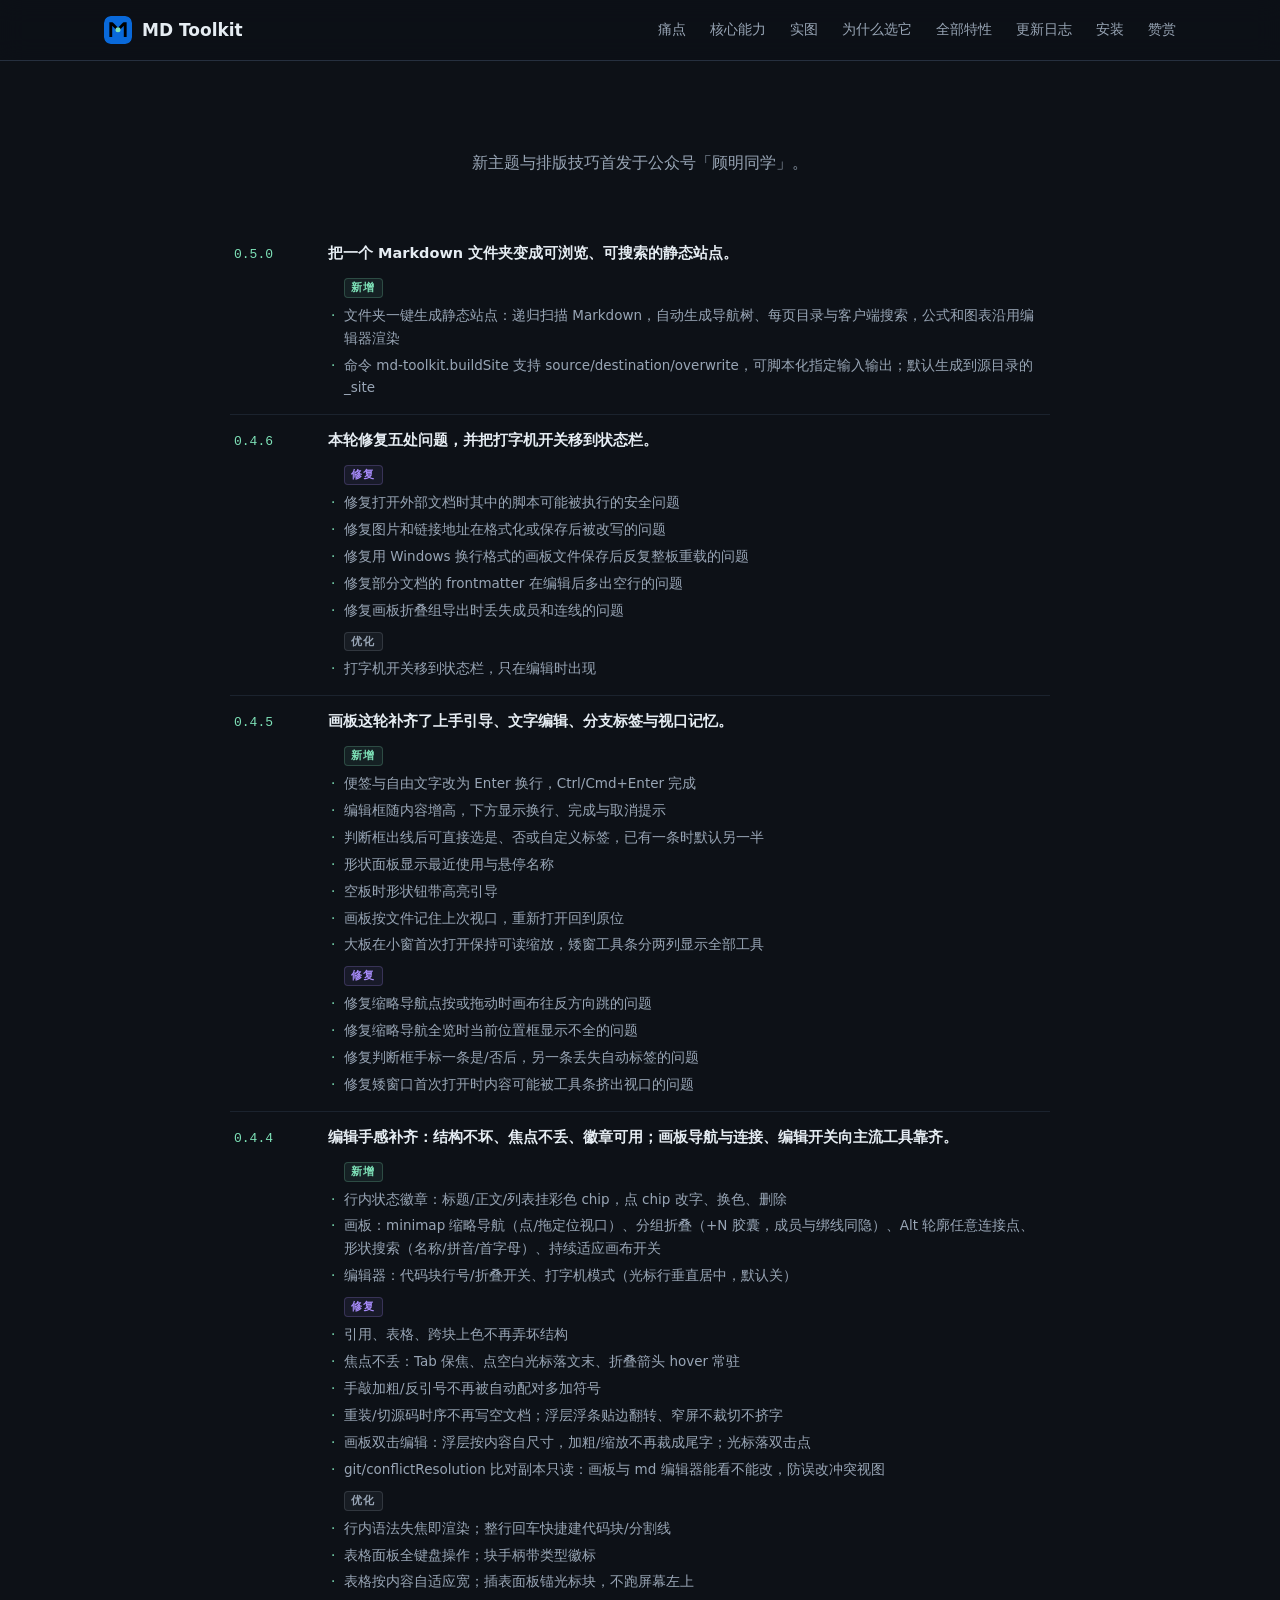
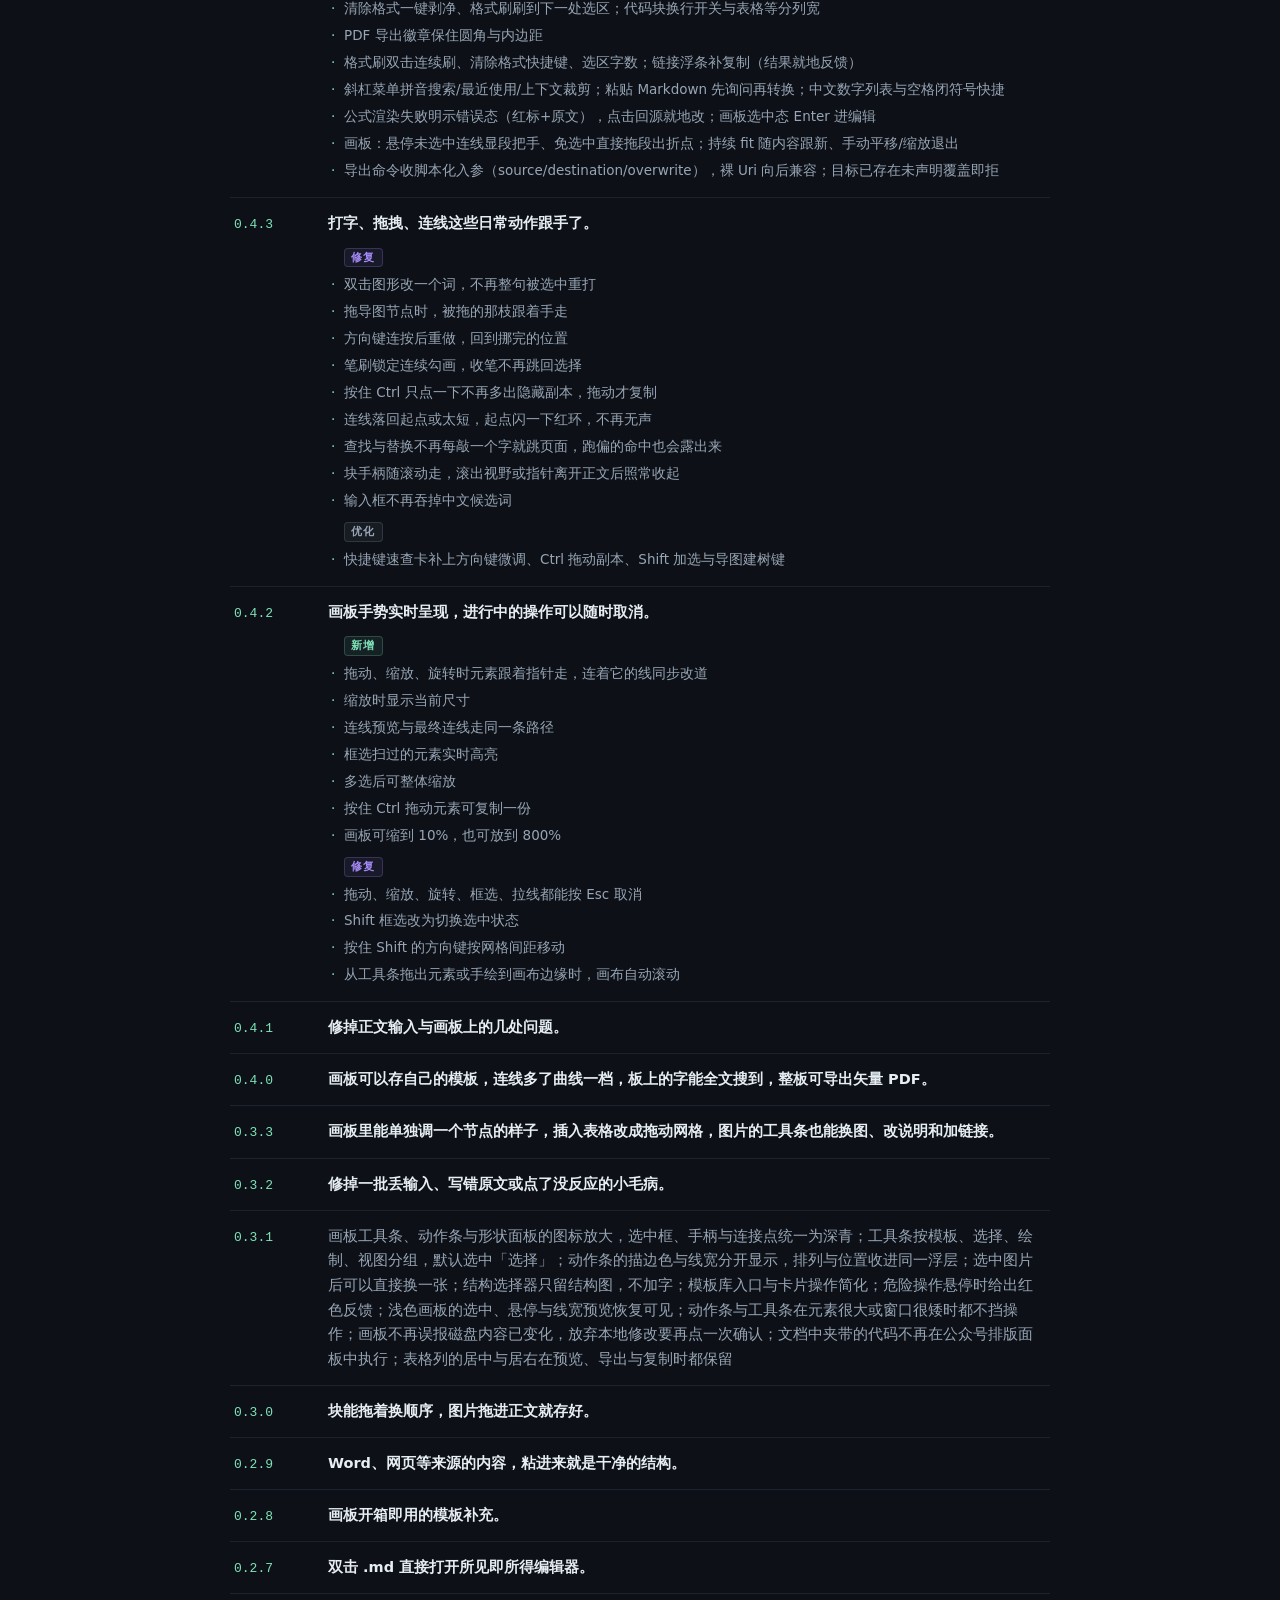
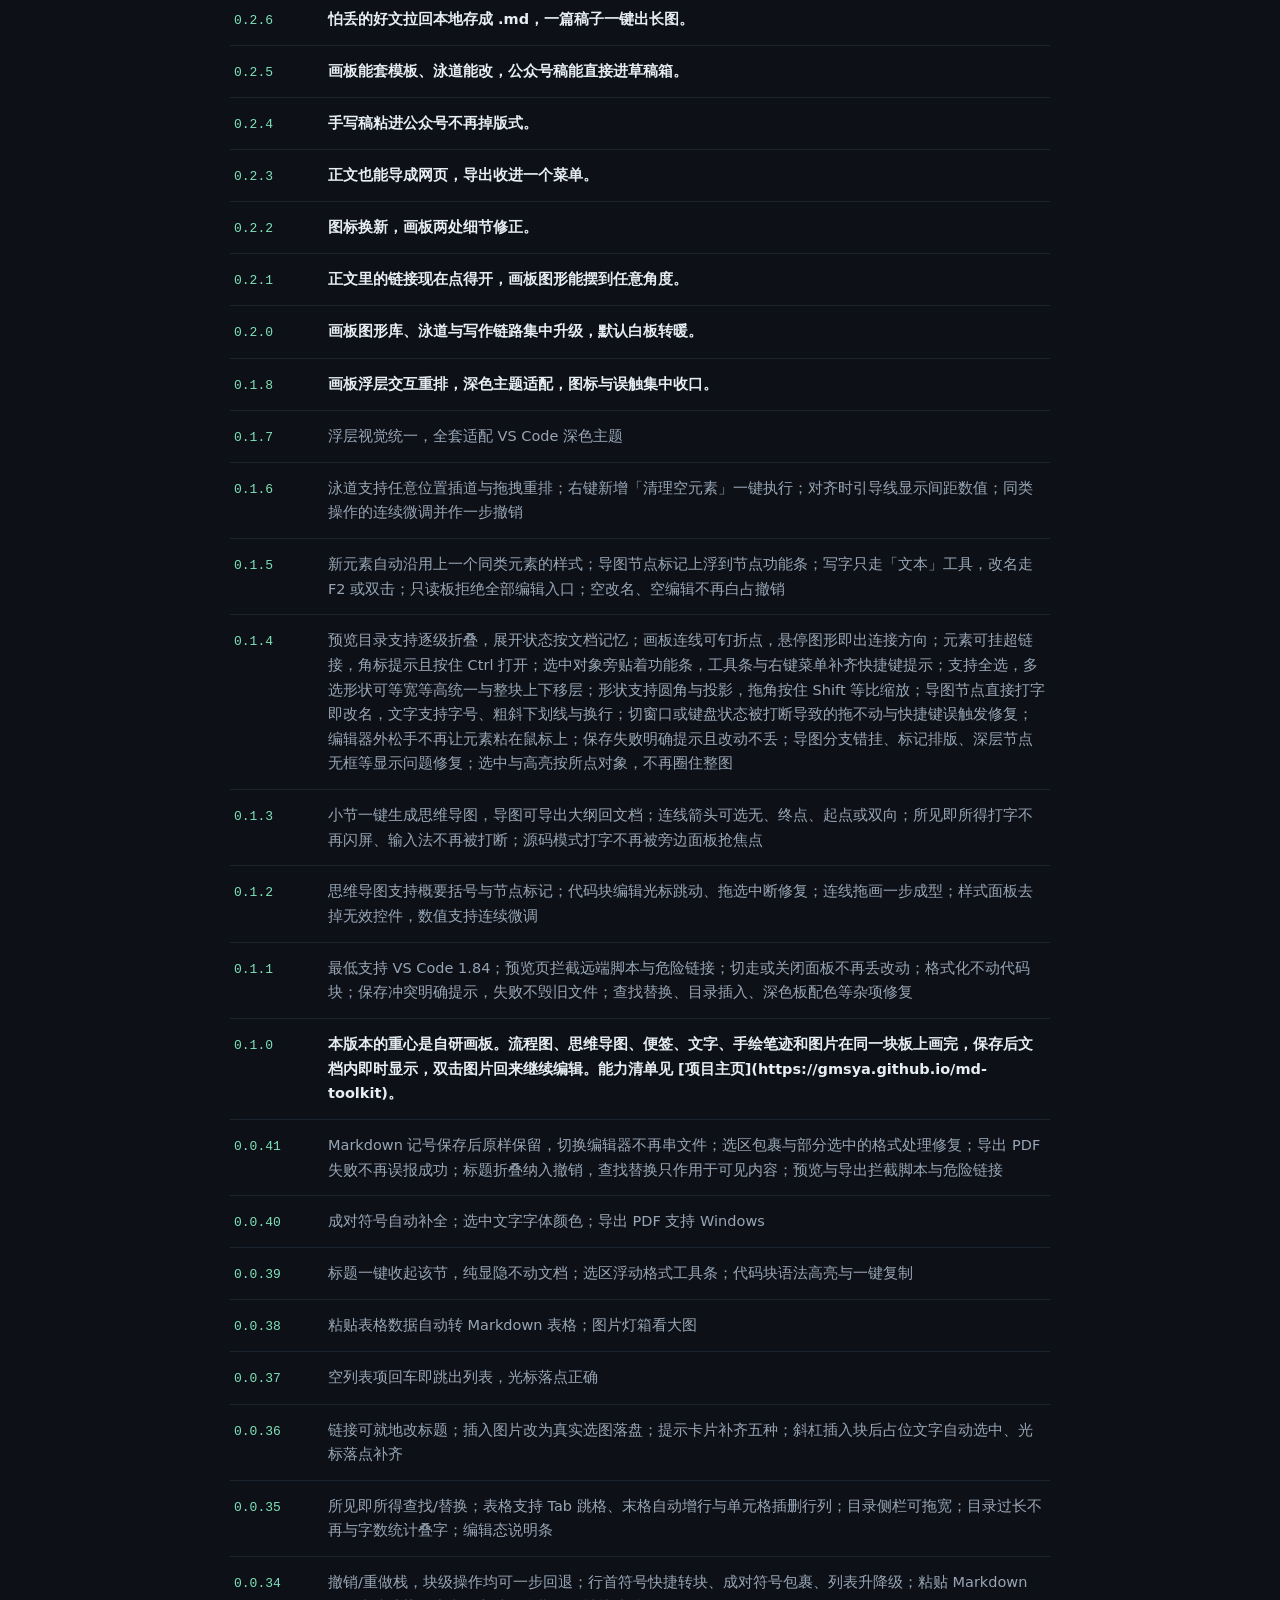
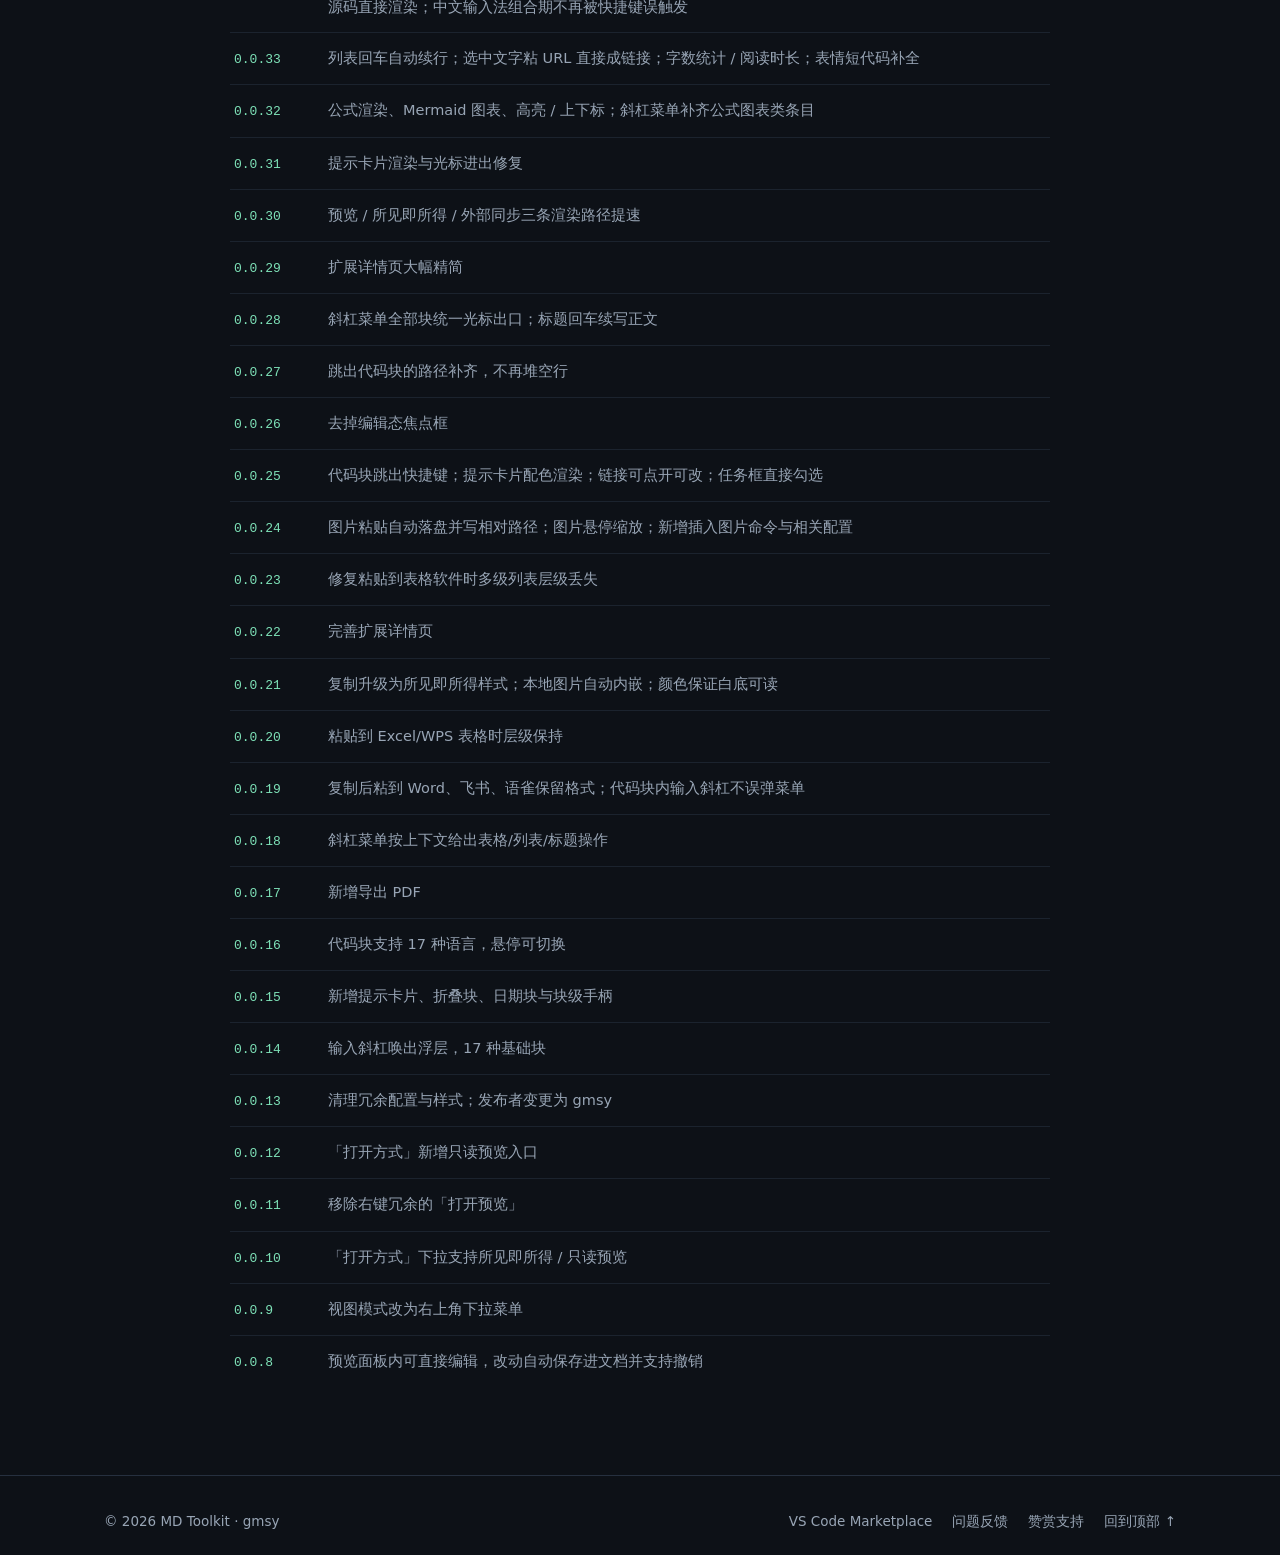
==== commit 994acf36: "修正站点日志嵌入差异并补齐末尾换行" ====
--- a/changelog.html
+++ b/changelog.html
@@ -49,7 +49,7 @@
       <li><span class="v">0.5.0</span><div><b>把一个 Markdown 文件夹变成可浏览、可搜索的静态站点。</b><div class="upd-group"><span class="upd-tag add">新增</span><ul class="upd-items"><li>文件夹一键生成静态站点：递归扫描 Markdown，自动生成导航树、每页目录与客户端搜索，公式和图表沿用编辑器渲染</li><li>命令 md-toolkit.buildSite 支持 source/destination/overwrite，可脚本化指定输入输出；默认生成到源目录的 _site</li></ul></div></div></li>
       <li><span class="v">0.4.6</span><div><b>本轮修复五处问题，并把打字机开关移到状态栏。</b><div class="upd-group"><span class="upd-tag fix">修复</span><ul class="upd-items"><li>修复打开外部文档时其中的脚本可能被执行的安全问题</li><li>修复图片和链接地址在格式化或保存后被改写的问题</li><li>修复用 Windows 换行格式的画板文件保存后反复整板重载的问题</li><li>修复部分文档的 frontmatter 在编辑后多出空行的问题</li><li>修复画板折叠组导出时丢失成员和连线的问题</li></ul></div><div class="upd-group"><span class="upd-tag misc">优化</span><ul class="upd-items"><li>打字机开关移到状态栏，只在编辑时出现</li></ul></div></div></li>
       <li><span class="v">0.4.5</span><div><b>画板这轮补齐了上手引导、文字编辑、分支标签与视口记忆。</b><div class="upd-group"><span class="upd-tag add">新增</span><ul class="upd-items"><li>便签与自由文字改为 Enter 换行，Ctrl/Cmd+Enter 完成</li><li>编辑框随内容增高，下方显示换行、完成与取消提示</li><li>判断框出线后可直接选是、否或自定义标签，已有一条时默认另一半</li><li>形状面板显示最近使用与悬停名称</li><li>空板时形状钮带高亮引导</li><li>画板按文件记住上次视口，重新打开回到原位</li><li>大板在小窗首次打开保持可读缩放，矮窗工具条分两列显示全部工具</li></ul></div><div class="upd-group"><span class="upd-tag fix">修复</span><ul class="upd-items"><li>修复缩略导航点按或拖动时画布往反方向跳的问题</li><li>修复缩略导航全览时当前位置框显示不全的问题</li><li>修复判断框手标一条是/否后，另一条丢失自动标签的问题</li><li>修复矮窗口首次打开时内容可能被工具条挤出视口的问题</li></ul></div></div></li>
-      <li><span class="v">0.4.4</span><div><b>编辑手感补齐：结构不坏、焦点不丢、徽章可用；画板导航与连接、编辑开关向主流工具靠齐。</b><div class="upd-group"><span class="upd-tag add">新增</span><ul class="upd-items"><li>行内状态徽章：标题/正文/列表挂彩色 chip，点 chip 改字、换色、删除</li><li>画板：minimap 缩略导航（点/拖定位视口）、分组折叠（+N 胶囊，成员与绑线同隐）、Alt 轮廓任意连接点、形状搜索（名称/拼音/首字母）、持续适应画布开关</li><li>编辑器：代码块行号/折叠开关、打字机模式（光标行垂直居中，默认关）</li></ul></div><div class="upd-group"><span class="upd-tag fix">修复</span><ul class="upd-items"><li>引用、表格、跨块上色不再弄坏结构</li><li>焦点不丢：Tab 保焦、点空白光标落文末、折叠箭头 hover常驻</li><li>手敲加粗/反引号不再被自动配对多加符号</li><li>重装/切源码时序不再写空文档；浮层浮条贴边翻转、窄屏不裁切不挤字</li><li>画板双击编辑：浮层按内容自尺寸，加粗/缩放不再裁成尾字；光标落双击点</li><li>git/conflictResolution 比对副本只读：画板与 md 编辑器能看不能改，防误改冲突视图</li></ul></div><div class="upd-group"><span class="upd-tag misc">优化</span><ul class="upd-items"><li>行内语法失焦即渲染；整行回车快捷建代码块/分割线</li><li>表格面板全键盘操作；块手柄带类型徽标</li><li>表格按内容自适应宽；插表面板锚光标块，不跑屏幕左上</li><li>清除格式一键剥净、格式刷刷到下一处选区；代码块换行开关与表格等分列宽</li><li>PDF 导出徽章保住圆角与内边距</li><li>格式刷双击连续刷、清除格式快捷键、选区字数；链接浮条补复制（结果就地反馈）</li><li>斜杠菜单拼音搜索/最近使用/上下文裁剪；粘贴 Markdown 先询问再转换；中文数字列表与空格闭符号快捷</li><li>公式渲染失败明示错误态（红标+原文），点击回源就地改；画板选中态 Enter 进编辑</li><li>画板：悬停未选中连线显段把手、免选中直接拖段出折点；持续 fit 随内容跟新、手动平移/缩放退出</li><li>导出命令收脚本化入参（source/destination/overwrite），裸 Uri 向后兼容；目标已存在未声明覆盖即拒</li></ul></div></div></li>
+      <li><span class="v">0.4.4</span><div><b>编辑手感补齐：结构不坏、焦点不丢、徽章可用；画板导航与连接、编辑开关向主流工具靠齐。</b><div class="upd-group"><span class="upd-tag add">新增</span><ul class="upd-items"><li>行内状态徽章：标题/正文/列表挂彩色 chip，点 chip 改字、换色、删除</li><li>画板：minimap 缩略导航（点/拖定位视口）、分组折叠（+N 胶囊，成员与绑线同隐）、Alt 轮廓任意连接点、形状搜索（名称/拼音/首字母）、持续适应画布开关</li><li>编辑器：代码块行号/折叠开关、打字机模式（光标行垂直居中，默认关）</li></ul></div><div class="upd-group"><span class="upd-tag fix">修复</span><ul class="upd-items"><li>引用、表格、跨块上色不再弄坏结构</li><li>焦点不丢：Tab 保焦、点空白光标落文末、折叠箭头 hover 常驻</li><li>手敲加粗/反引号不再被自动配对多加符号</li><li>重装/切源码时序不再写空文档；浮层浮条贴边翻转、窄屏不裁切不挤字</li><li>画板双击编辑：浮层按内容自尺寸，加粗/缩放不再裁成尾字；光标落双击点</li><li>git/conflictResolution 比对副本只读：画板与 md 编辑器能看不能改，防误改冲突视图</li></ul></div><div class="upd-group"><span class="upd-tag misc">优化</span><ul class="upd-items"><li>行内语法失焦即渲染；整行回车快捷建代码块/分割线</li><li>表格面板全键盘操作；块手柄带类型徽标</li><li>表格按内容自适应宽；插表面板锚光标块，不跑屏幕左上</li><li>清除格式一键剥净、格式刷刷到下一处选区；代码块换行开关与表格等分列宽</li><li>PDF 导出徽章保住圆角与内边距</li><li>格式刷双击连续刷、清除格式快捷键、选区字数；链接浮条补复制（结果就地反馈）</li><li>斜杠菜单拼音搜索/最近使用/上下文裁剪；粘贴 Markdown 先询问再转换；中文数字列表与空格闭符号快捷</li><li>公式渲染失败明示错误态（红标+原文），点击回源就地改；画板选中态 Enter 进编辑</li><li>画板：悬停未选中连线显段把手、免选中直接拖段出折点；持续 fit 随内容跟新、手动平移/缩放退出</li><li>导出命令收脚本化入参（source/destination/overwrite），裸 Uri 向后兼容；目标已存在未声明覆盖即拒</li></ul></div></div></li>
       <li><span class="v">0.4.3</span><div><b>打字、拖拽、连线这些日常动作跟手了。</b><div class="upd-group"><span class="upd-tag fix">修复</span><ul class="upd-items"><li>双击图形改一个词，不再整句被选中重打</li><li>拖导图节点时，被拖的那枝跟着手走</li><li>方向键连按后重做，回到挪完的位置</li><li>笔刷锁定连续勾画，收笔不再跳回选择</li><li>按住 Ctrl 只点一下不再多出隐藏副本，拖动才复制</li><li>连线落回起点或太短，起点闪一下红环，不再无声</li><li>查找与替换不再每敲一个字就跳页面，跑偏的命中也会露出来</li><li>块手柄随滚动走，滚出视野或指针离开正文后照常收起</li><li>输入框不再吞掉中文候选词</li></ul></div><div class="upd-group"><span class="upd-tag misc">优化</span><ul class="upd-items"><li>快捷键速查卡补上方向键微调、Ctrl 拖动副本、Shift 加选与导图建树键</li></ul></div></div></li>
       <li><span class="v">0.4.2</span><div><b>画板手势实时呈现，进行中的操作可以随时取消。</b><div class="upd-group"><span class="upd-tag add">新增</span><ul class="upd-items"><li>拖动、缩放、旋转时元素跟着指针走，连着它的线同步改道</li><li>缩放时显示当前尺寸</li><li>连线预览与最终连线走同一条路径</li><li>框选扫过的元素实时高亮</li><li>多选后可整体缩放</li><li>按住 Ctrl 拖动元素可复制一份</li><li>画板可缩到 10%，也可放到 800%</li></ul></div><div class="upd-group"><span class="upd-tag fix">修复</span><ul class="upd-items"><li>拖动、缩放、旋转、框选、拉线都能按 Esc 取消</li><li>Shift 框选改为切换选中状态</li><li>按住 Shift 的方向键按网格间距移动</li><li>从工具条拖出元素或手绘到画布边缘时，画布自动滚动</li></ul></div></div></li>
       <li><span class="v">0.4.1</span><div><b>修掉正文输入与画板上的几处问题。</b></div></li>
@@ -143,4 +143,4 @@
 </script>
 <script src="marketplace.js"></script>
 </body>
-</html>+</html>
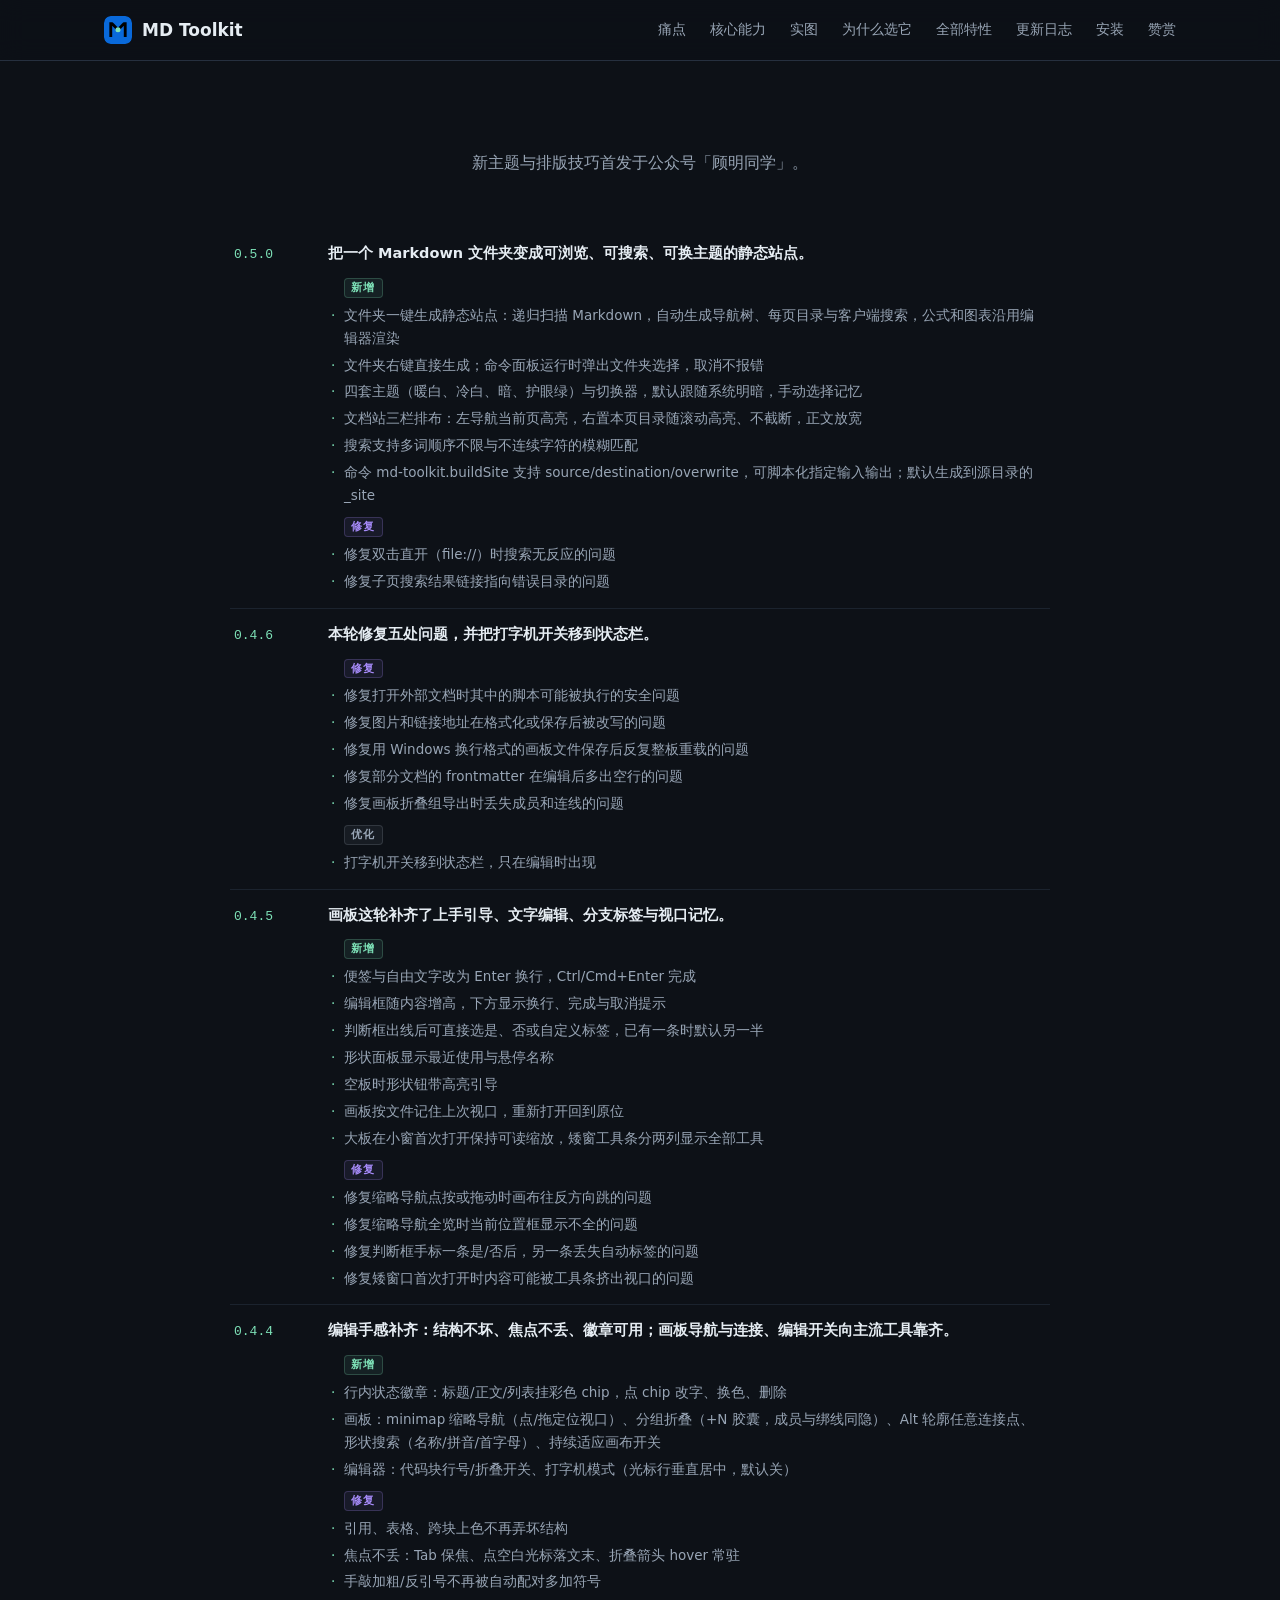
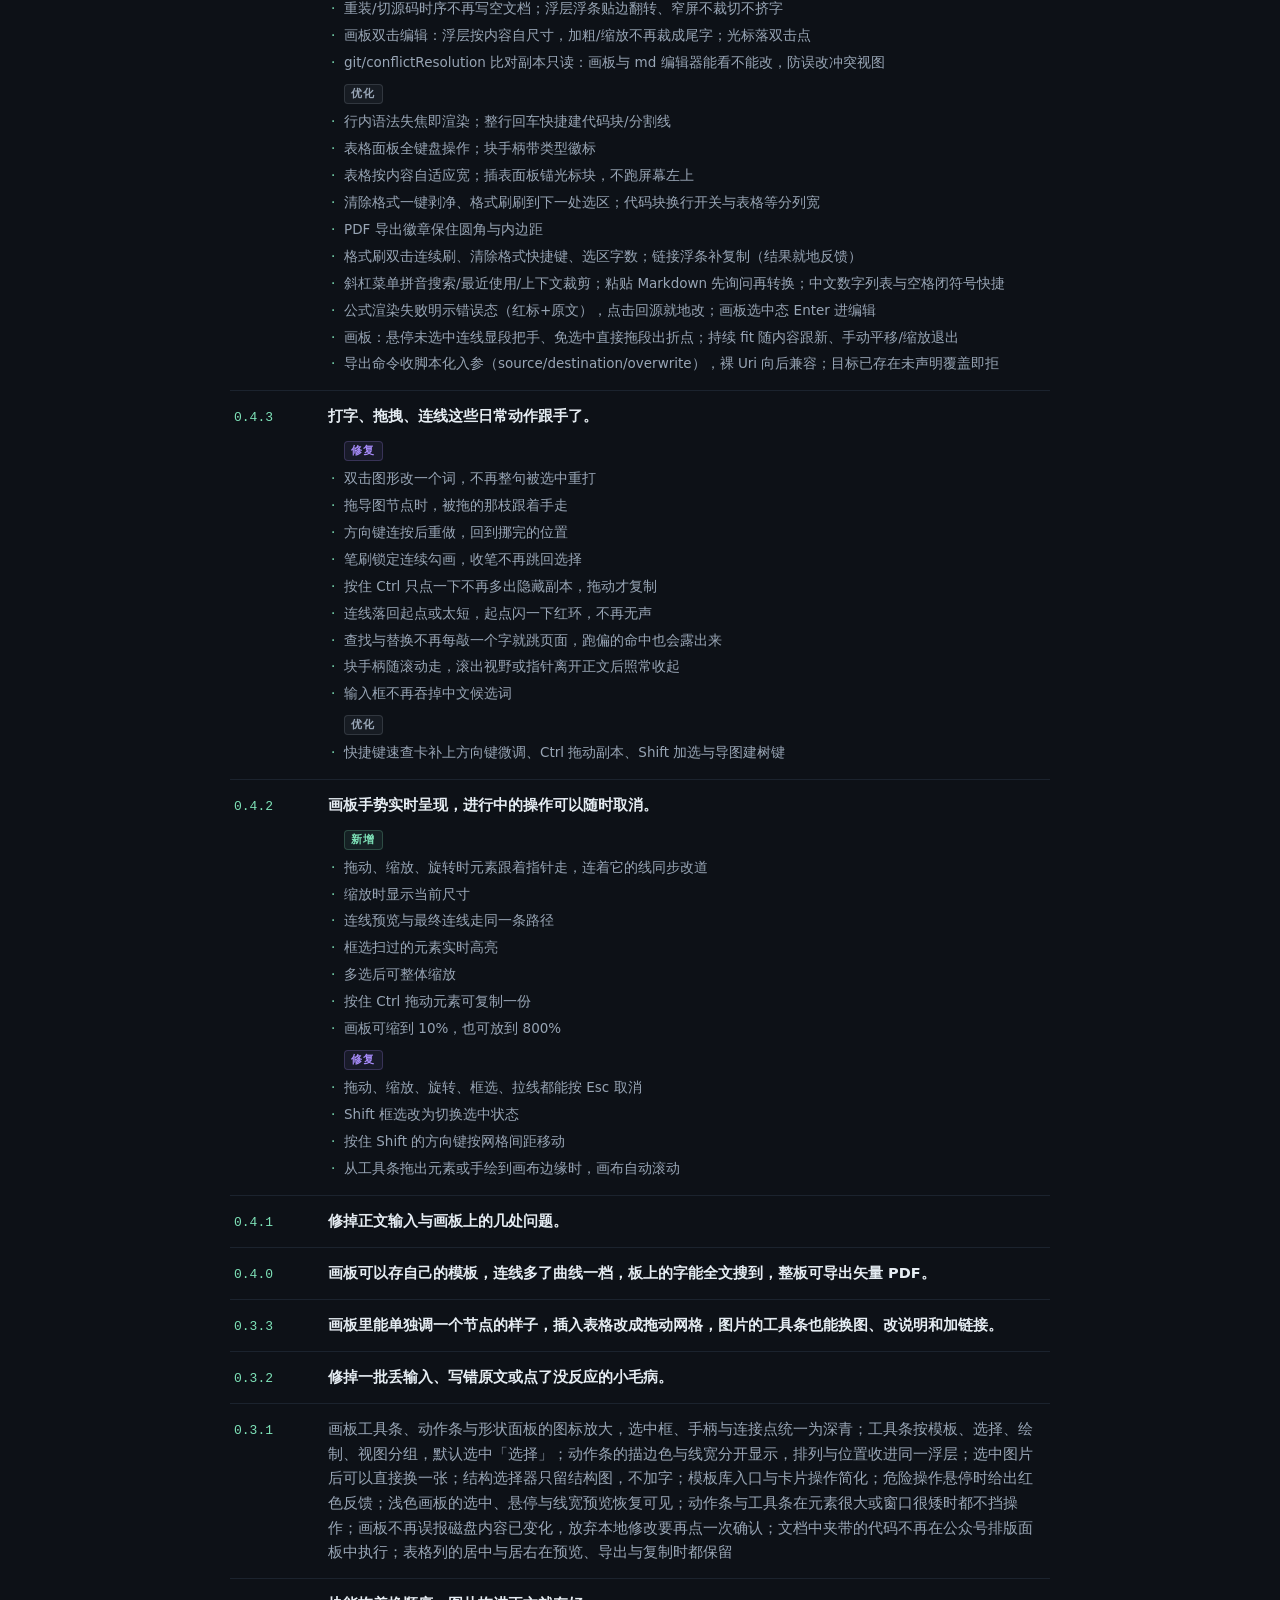
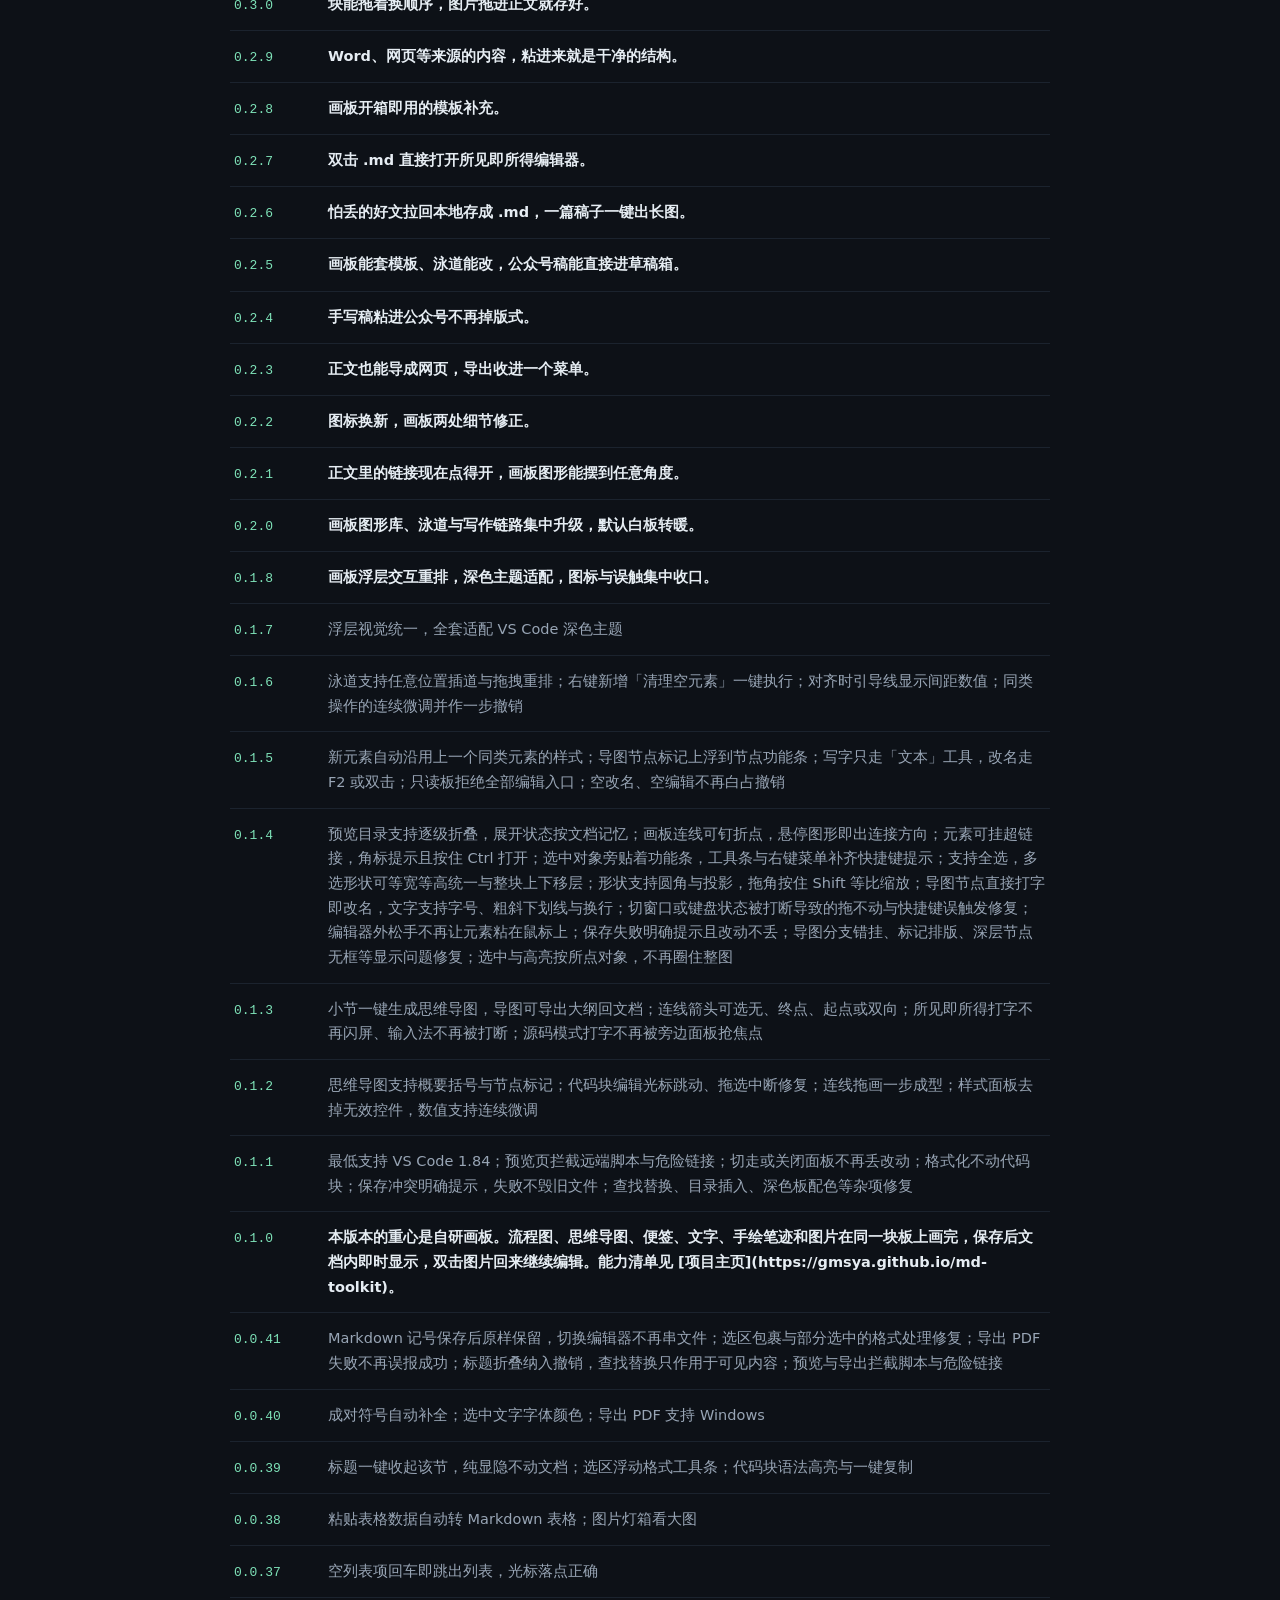
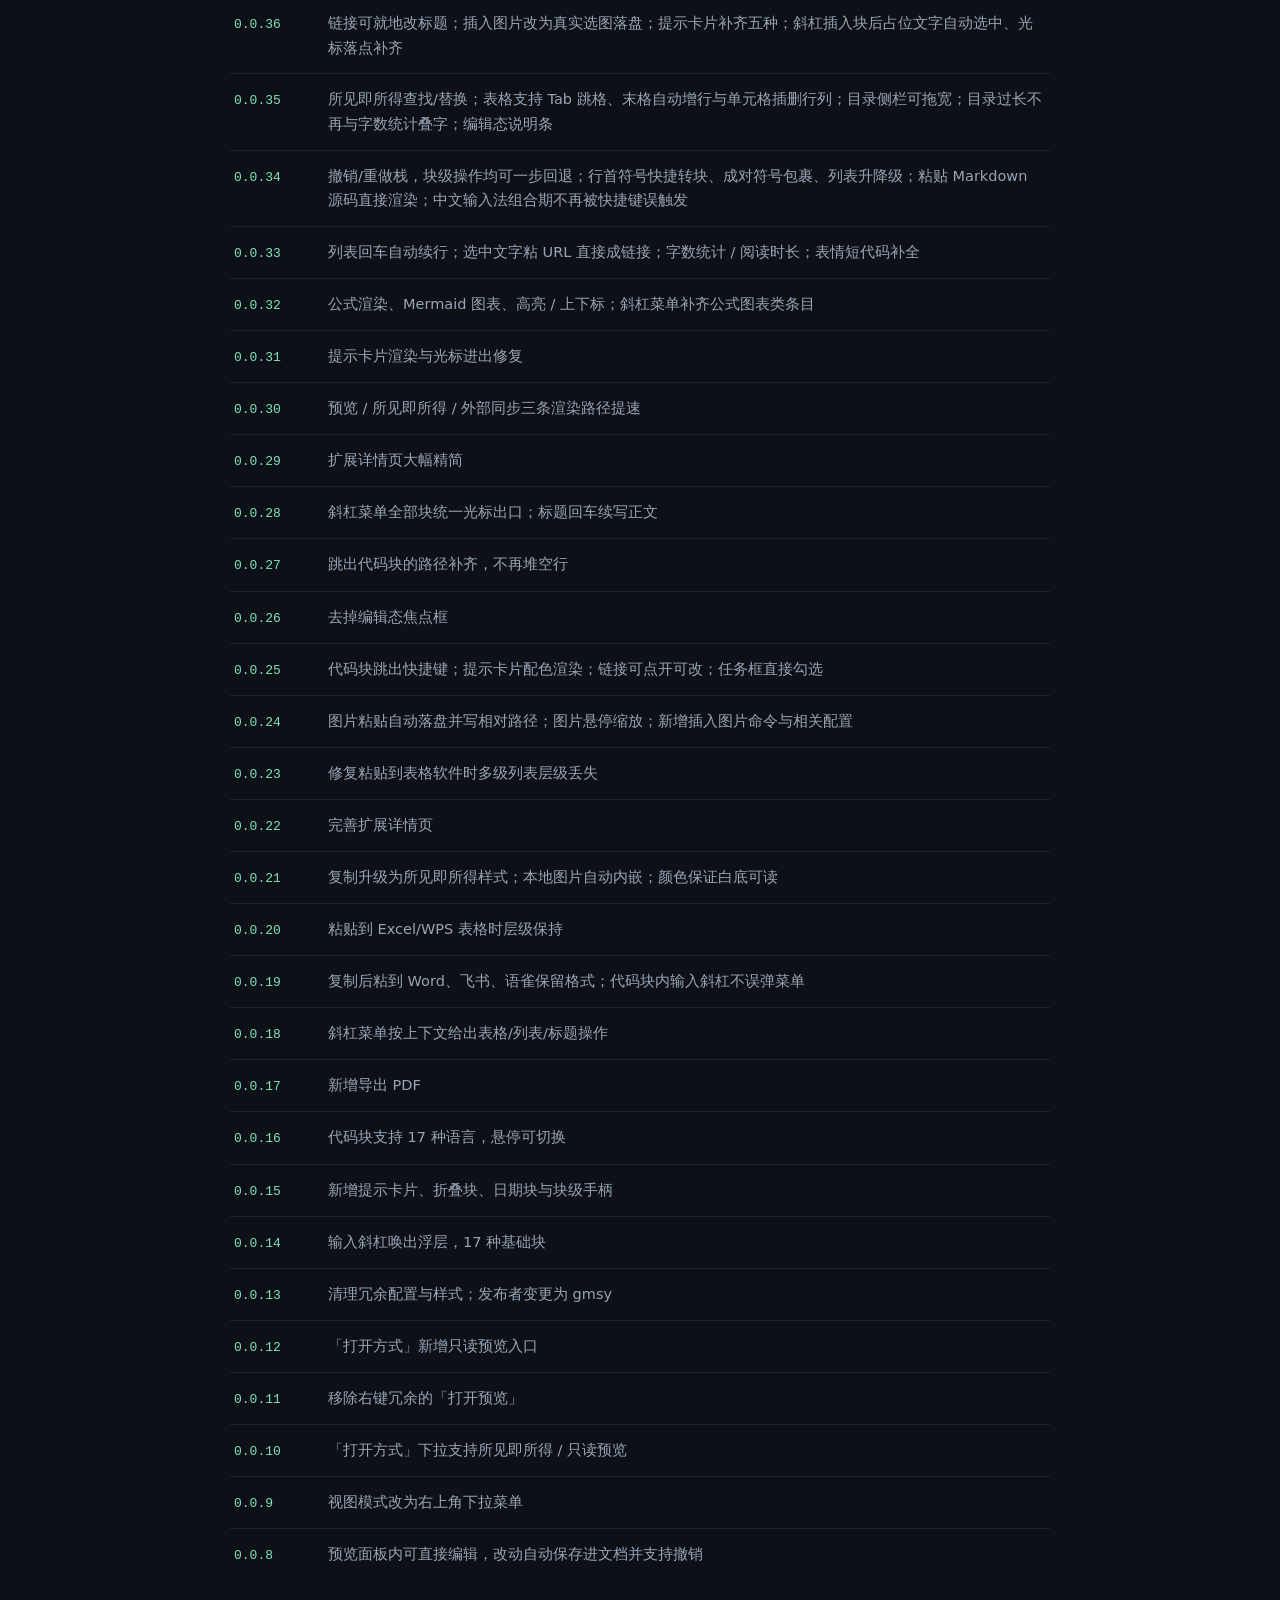
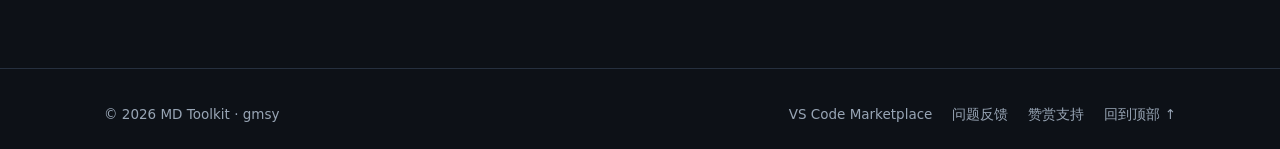
==== commit 443f6e23: "0.5.0 站点: 主题/目录/搜索更新" ====
--- a/changelog.html
+++ b/changelog.html
@@ -46,7 +46,7 @@
     </div>
     <!-- upd:begin 由 scripts/sync-site-updates.js 从 CHANGELOG.md 生成,别手改 -->
     <ul class="upd reveal">
-      <li><span class="v">0.5.0</span><div><b>把一个 Markdown 文件夹变成可浏览、可搜索的静态站点。</b><div class="upd-group"><span class="upd-tag add">新增</span><ul class="upd-items"><li>文件夹一键生成静态站点：递归扫描 Markdown，自动生成导航树、每页目录与客户端搜索，公式和图表沿用编辑器渲染</li><li>命令 md-toolkit.buildSite 支持 source/destination/overwrite，可脚本化指定输入输出；默认生成到源目录的 _site</li></ul></div></div></li>
+      <li><span class="v">0.5.0</span><div><b>把一个 Markdown 文件夹变成可浏览、可搜索、可换主题的静态站点。</b><div class="upd-group"><span class="upd-tag add">新增</span><ul class="upd-items"><li>文件夹一键生成静态站点：递归扫描 Markdown，自动生成导航树、每页目录与客户端搜索，公式和图表沿用编辑器渲染</li><li>文件夹右键直接生成；命令面板运行时弹出文件夹选择，取消不报错</li><li>四套主题（暖白、冷白、暗、护眼绿）与切换器，默认跟随系统明暗，手动选择记忆</li><li>文档站三栏排布：左导航当前页高亮，右置本页目录随滚动高亮、不截断，正文放宽</li><li>搜索支持多词顺序不限与不连续字符的模糊匹配</li><li>命令 md-toolkit.buildSite 支持 source/destination/overwrite，可脚本化指定输入输出；默认生成到源目录的 _site</li></ul></div><div class="upd-group"><span class="upd-tag fix">修复</span><ul class="upd-items"><li>修复双击直开（file://）时搜索无反应的问题</li><li>修复子页搜索结果链接指向错误目录的问题</li></ul></div></div></li>
       <li><span class="v">0.4.6</span><div><b>本轮修复五处问题，并把打字机开关移到状态栏。</b><div class="upd-group"><span class="upd-tag fix">修复</span><ul class="upd-items"><li>修复打开外部文档时其中的脚本可能被执行的安全问题</li><li>修复图片和链接地址在格式化或保存后被改写的问题</li><li>修复用 Windows 换行格式的画板文件保存后反复整板重载的问题</li><li>修复部分文档的 frontmatter 在编辑后多出空行的问题</li><li>修复画板折叠组导出时丢失成员和连线的问题</li></ul></div><div class="upd-group"><span class="upd-tag misc">优化</span><ul class="upd-items"><li>打字机开关移到状态栏，只在编辑时出现</li></ul></div></div></li>
       <li><span class="v">0.4.5</span><div><b>画板这轮补齐了上手引导、文字编辑、分支标签与视口记忆。</b><div class="upd-group"><span class="upd-tag add">新增</span><ul class="upd-items"><li>便签与自由文字改为 Enter 换行，Ctrl/Cmd+Enter 完成</li><li>编辑框随内容增高，下方显示换行、完成与取消提示</li><li>判断框出线后可直接选是、否或自定义标签，已有一条时默认另一半</li><li>形状面板显示最近使用与悬停名称</li><li>空板时形状钮带高亮引导</li><li>画板按文件记住上次视口，重新打开回到原位</li><li>大板在小窗首次打开保持可读缩放，矮窗工具条分两列显示全部工具</li></ul></div><div class="upd-group"><span class="upd-tag fix">修复</span><ul class="upd-items"><li>修复缩略导航点按或拖动时画布往反方向跳的问题</li><li>修复缩略导航全览时当前位置框显示不全的问题</li><li>修复判断框手标一条是/否后，另一条丢失自动标签的问题</li><li>修复矮窗口首次打开时内容可能被工具条挤出视口的问题</li></ul></div></div></li>
       <li><span class="v">0.4.4</span><div><b>编辑手感补齐：结构不坏、焦点不丢、徽章可用；画板导航与连接、编辑开关向主流工具靠齐。</b><div class="upd-group"><span class="upd-tag add">新增</span><ul class="upd-items"><li>行内状态徽章：标题/正文/列表挂彩色 chip，点 chip 改字、换色、删除</li><li>画板：minimap 缩略导航（点/拖定位视口）、分组折叠（+N 胶囊，成员与绑线同隐）、Alt 轮廓任意连接点、形状搜索（名称/拼音/首字母）、持续适应画布开关</li><li>编辑器：代码块行号/折叠开关、打字机模式（光标行垂直居中，默认关）</li></ul></div><div class="upd-group"><span class="upd-tag fix">修复</span><ul class="upd-items"><li>引用、表格、跨块上色不再弄坏结构</li><li>焦点不丢：Tab 保焦、点空白光标落文末、折叠箭头 hover 常驻</li><li>手敲加粗/反引号不再被自动配对多加符号</li><li>重装/切源码时序不再写空文档；浮层浮条贴边翻转、窄屏不裁切不挤字</li><li>画板双击编辑：浮层按内容自尺寸，加粗/缩放不再裁成尾字；光标落双击点</li><li>git/conflictResolution 比对副本只读：画板与 md 编辑器能看不能改，防误改冲突视图</li></ul></div><div class="upd-group"><span class="upd-tag misc">优化</span><ul class="upd-items"><li>行内语法失焦即渲染；整行回车快捷建代码块/分割线</li><li>表格面板全键盘操作；块手柄带类型徽标</li><li>表格按内容自适应宽；插表面板锚光标块，不跑屏幕左上</li><li>清除格式一键剥净、格式刷刷到下一处选区；代码块换行开关与表格等分列宽</li><li>PDF 导出徽章保住圆角与内边距</li><li>格式刷双击连续刷、清除格式快捷键、选区字数；链接浮条补复制（结果就地反馈）</li><li>斜杠菜单拼音搜索/最近使用/上下文裁剪；粘贴 Markdown 先询问再转换；中文数字列表与空格闭符号快捷</li><li>公式渲染失败明示错误态（红标+原文），点击回源就地改；画板选中态 Enter 进编辑</li><li>画板：悬停未选中连线显段把手、免选中直接拖段出折点；持续 fit 随内容跟新、手动平移/缩放退出</li><li>导出命令收脚本化入参（source/destination/overwrite），裸 Uri 向后兼容；目标已存在未声明覆盖即拒</li></ul></div></div></li>
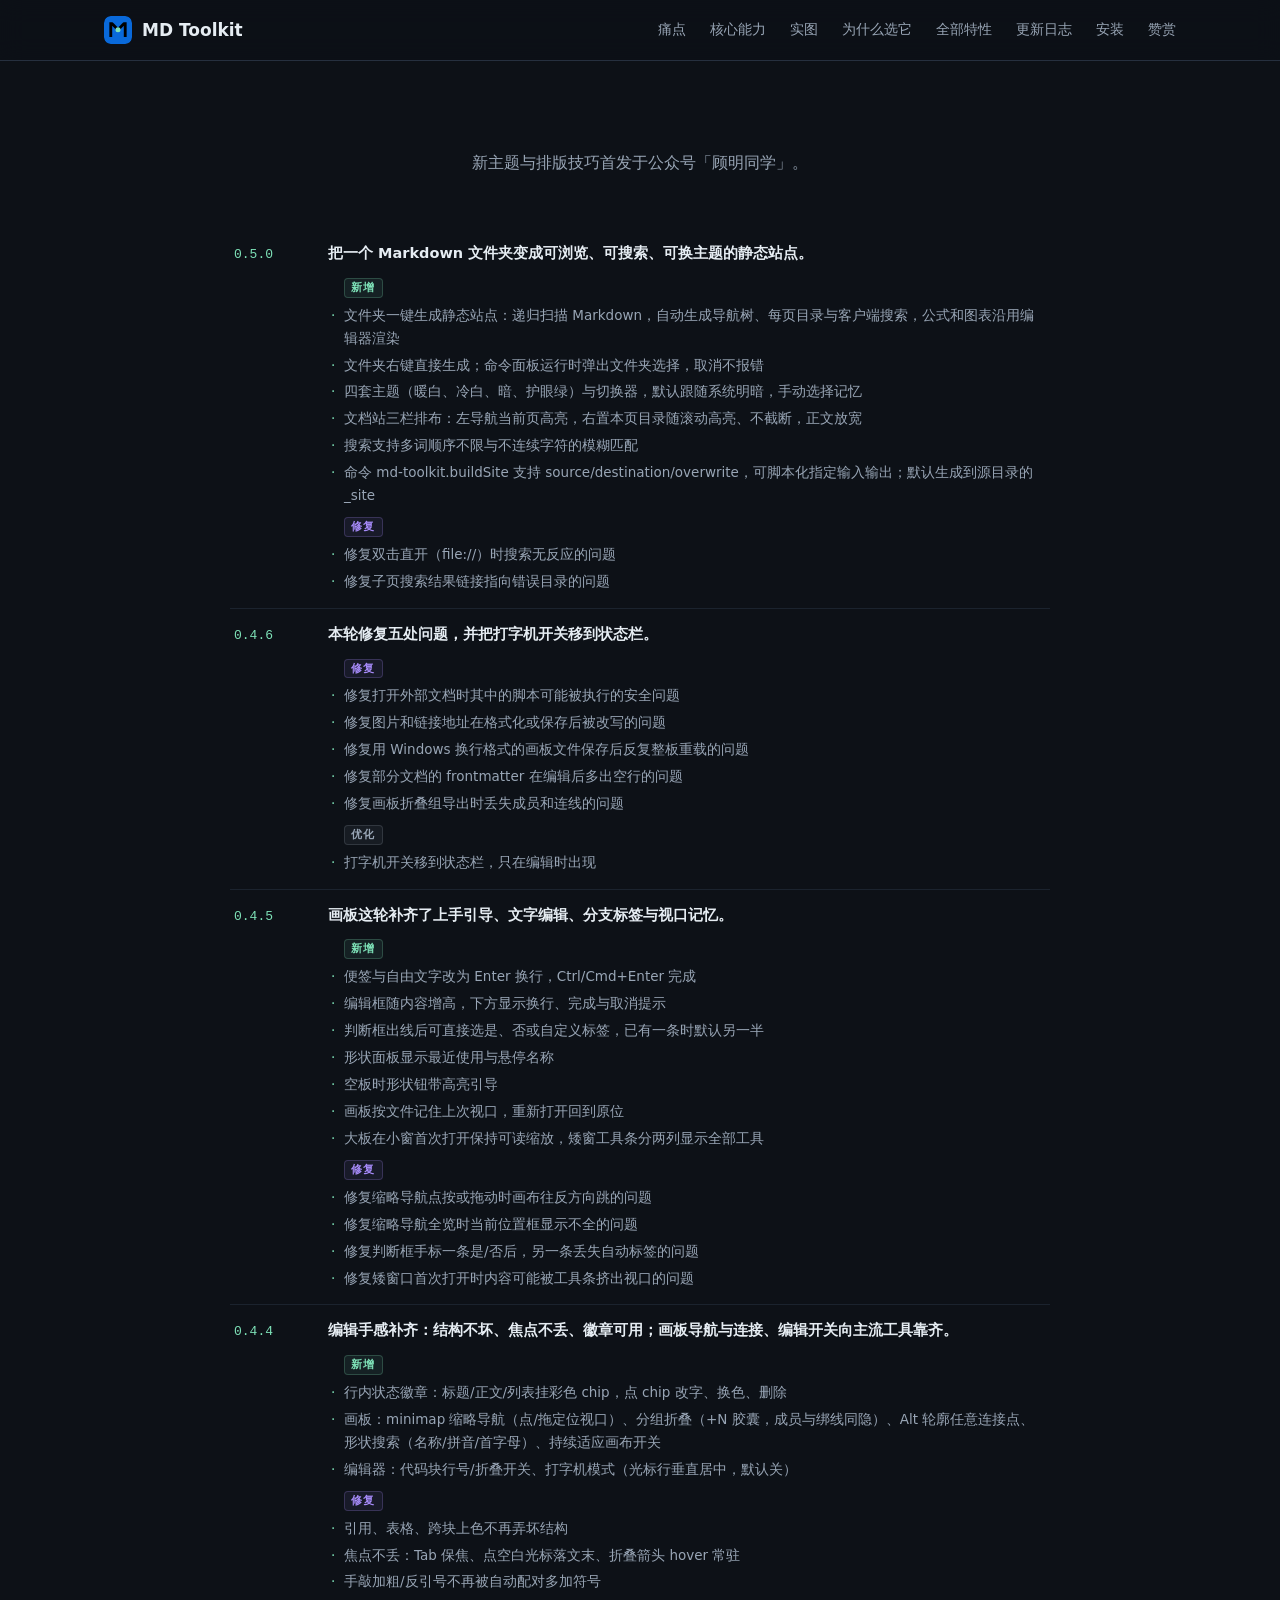
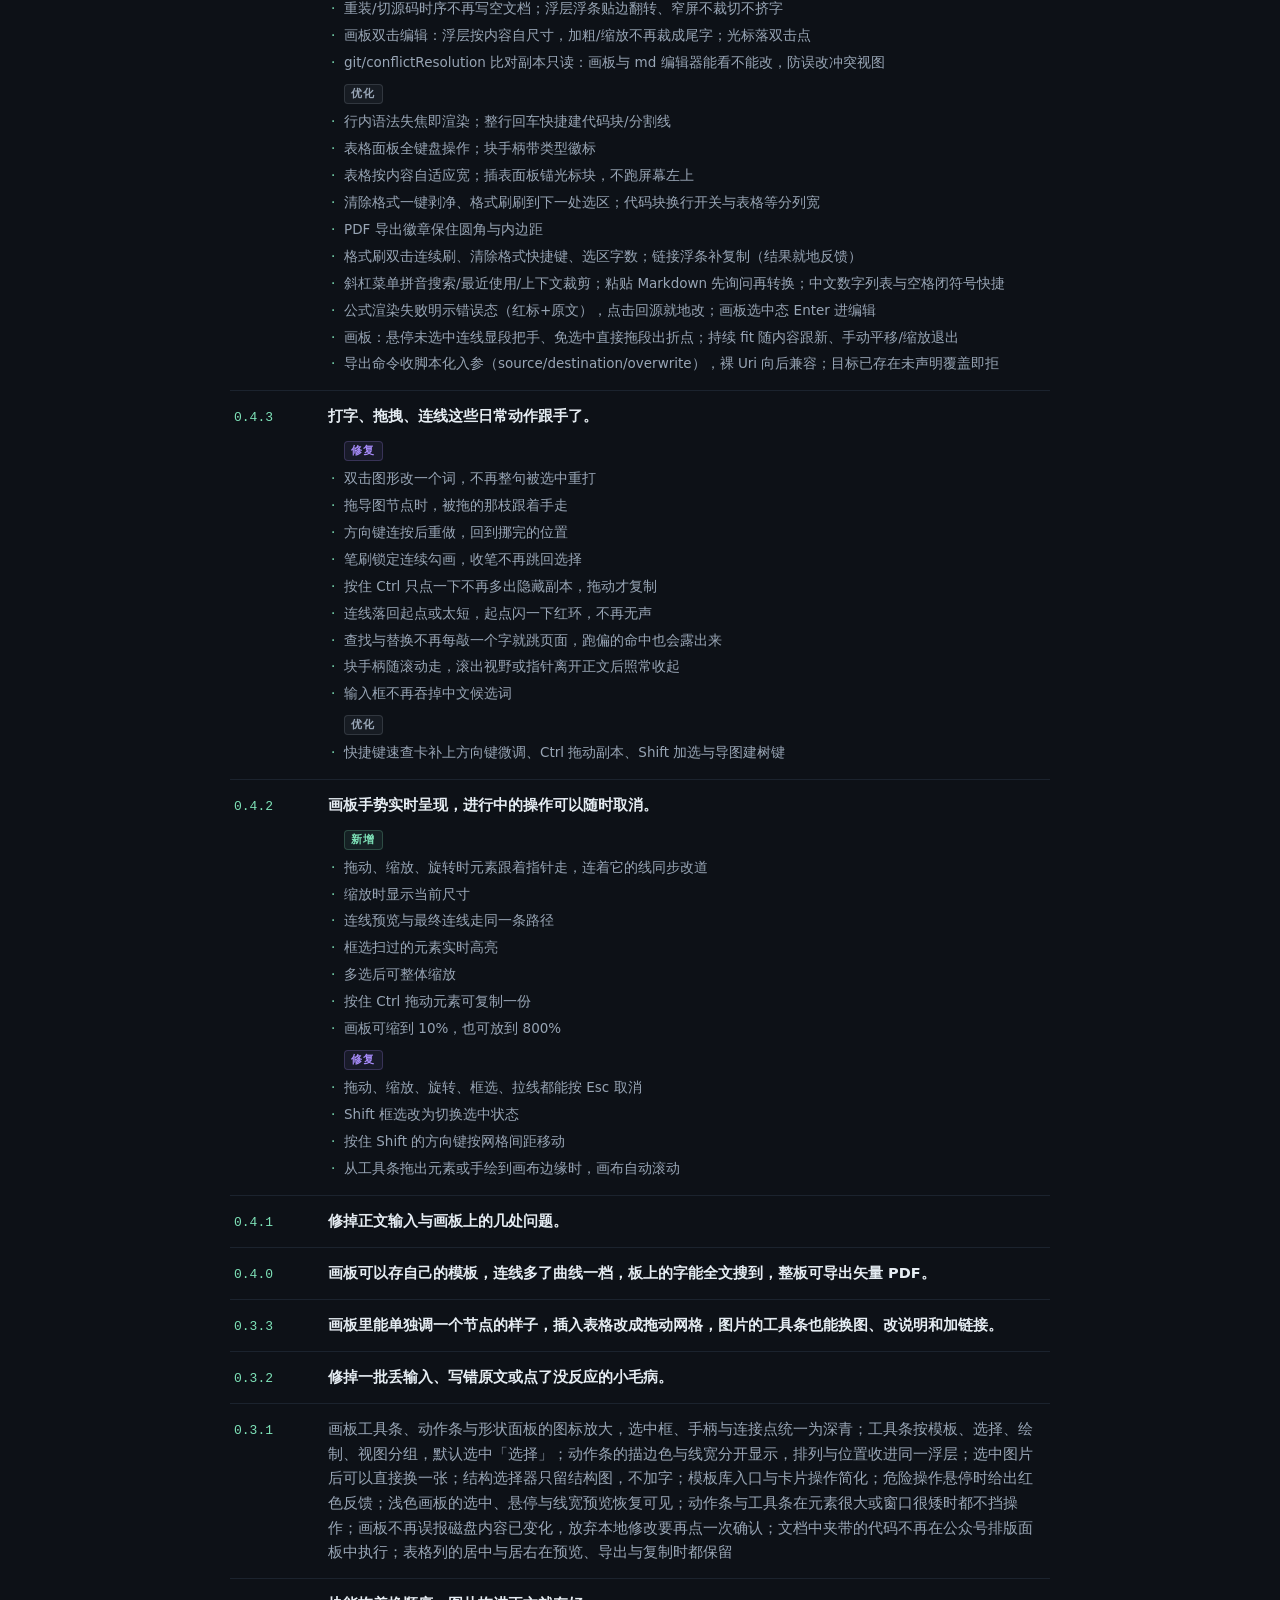
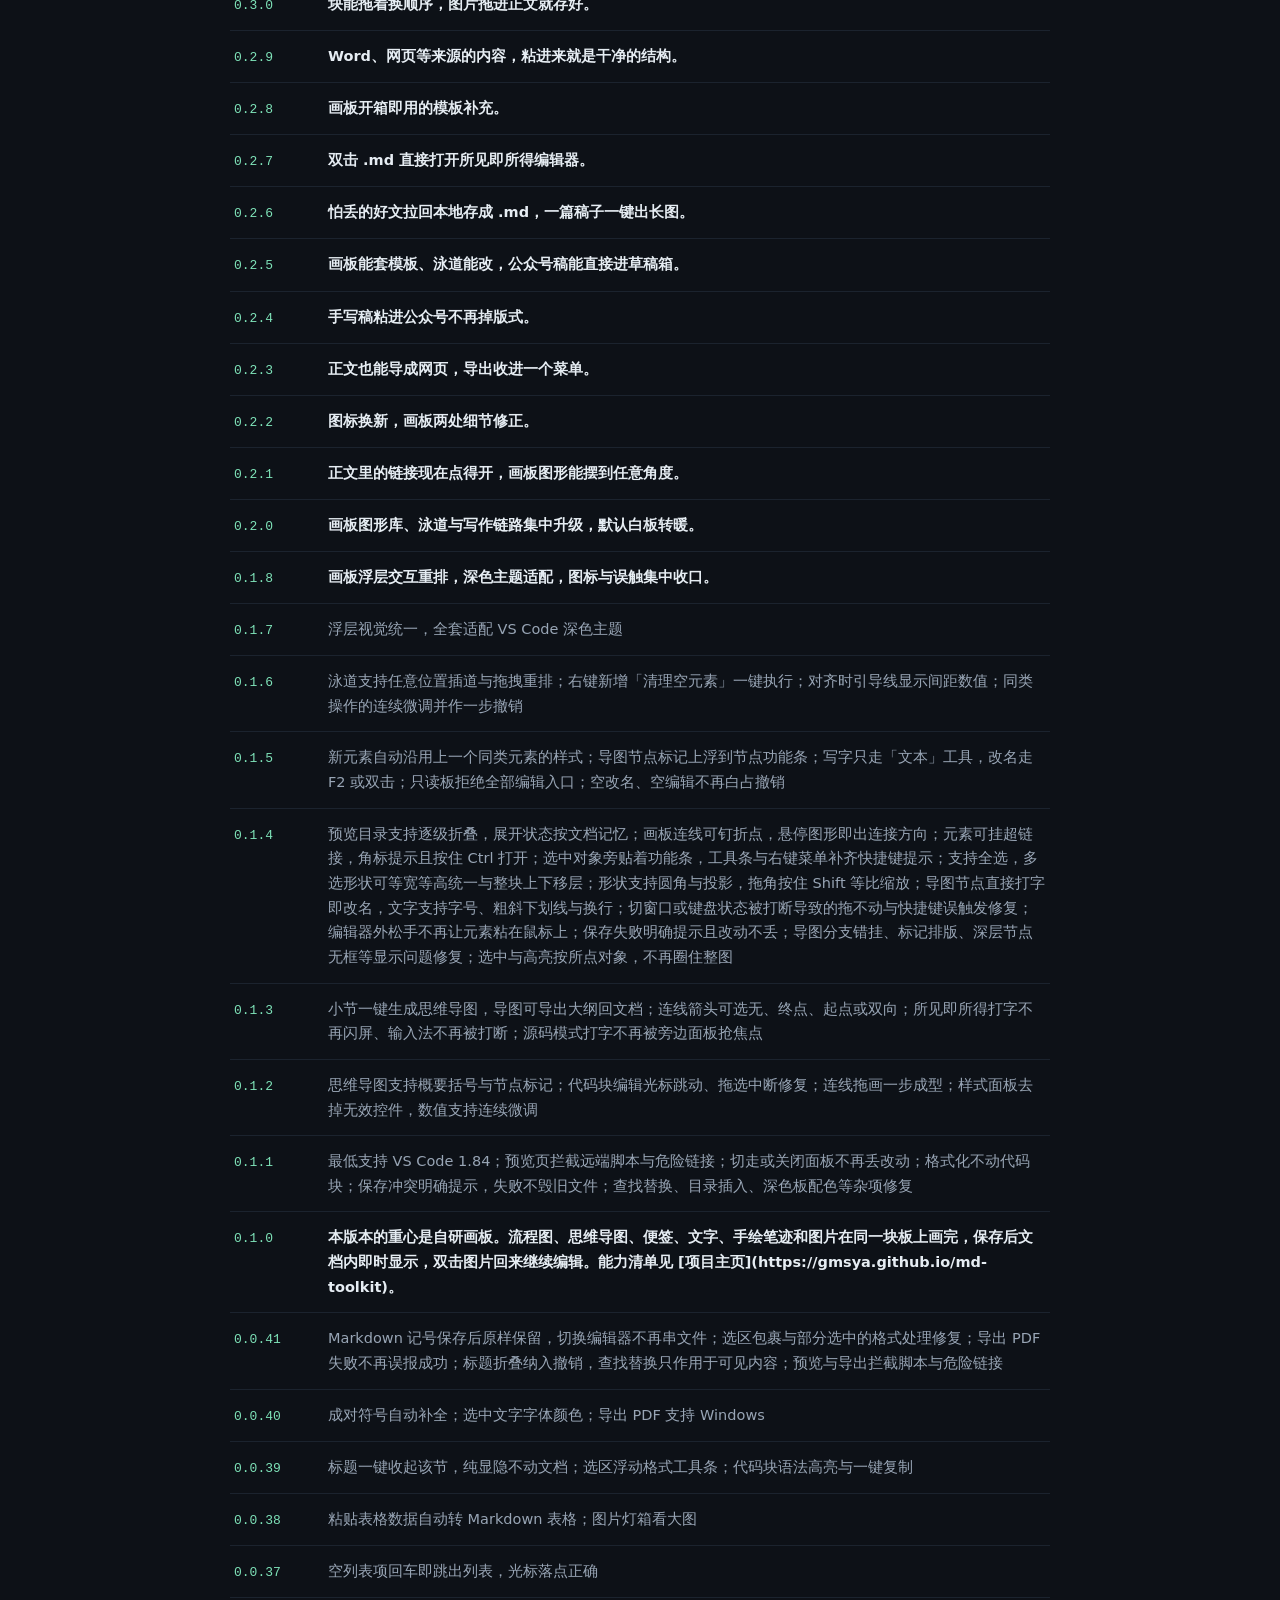
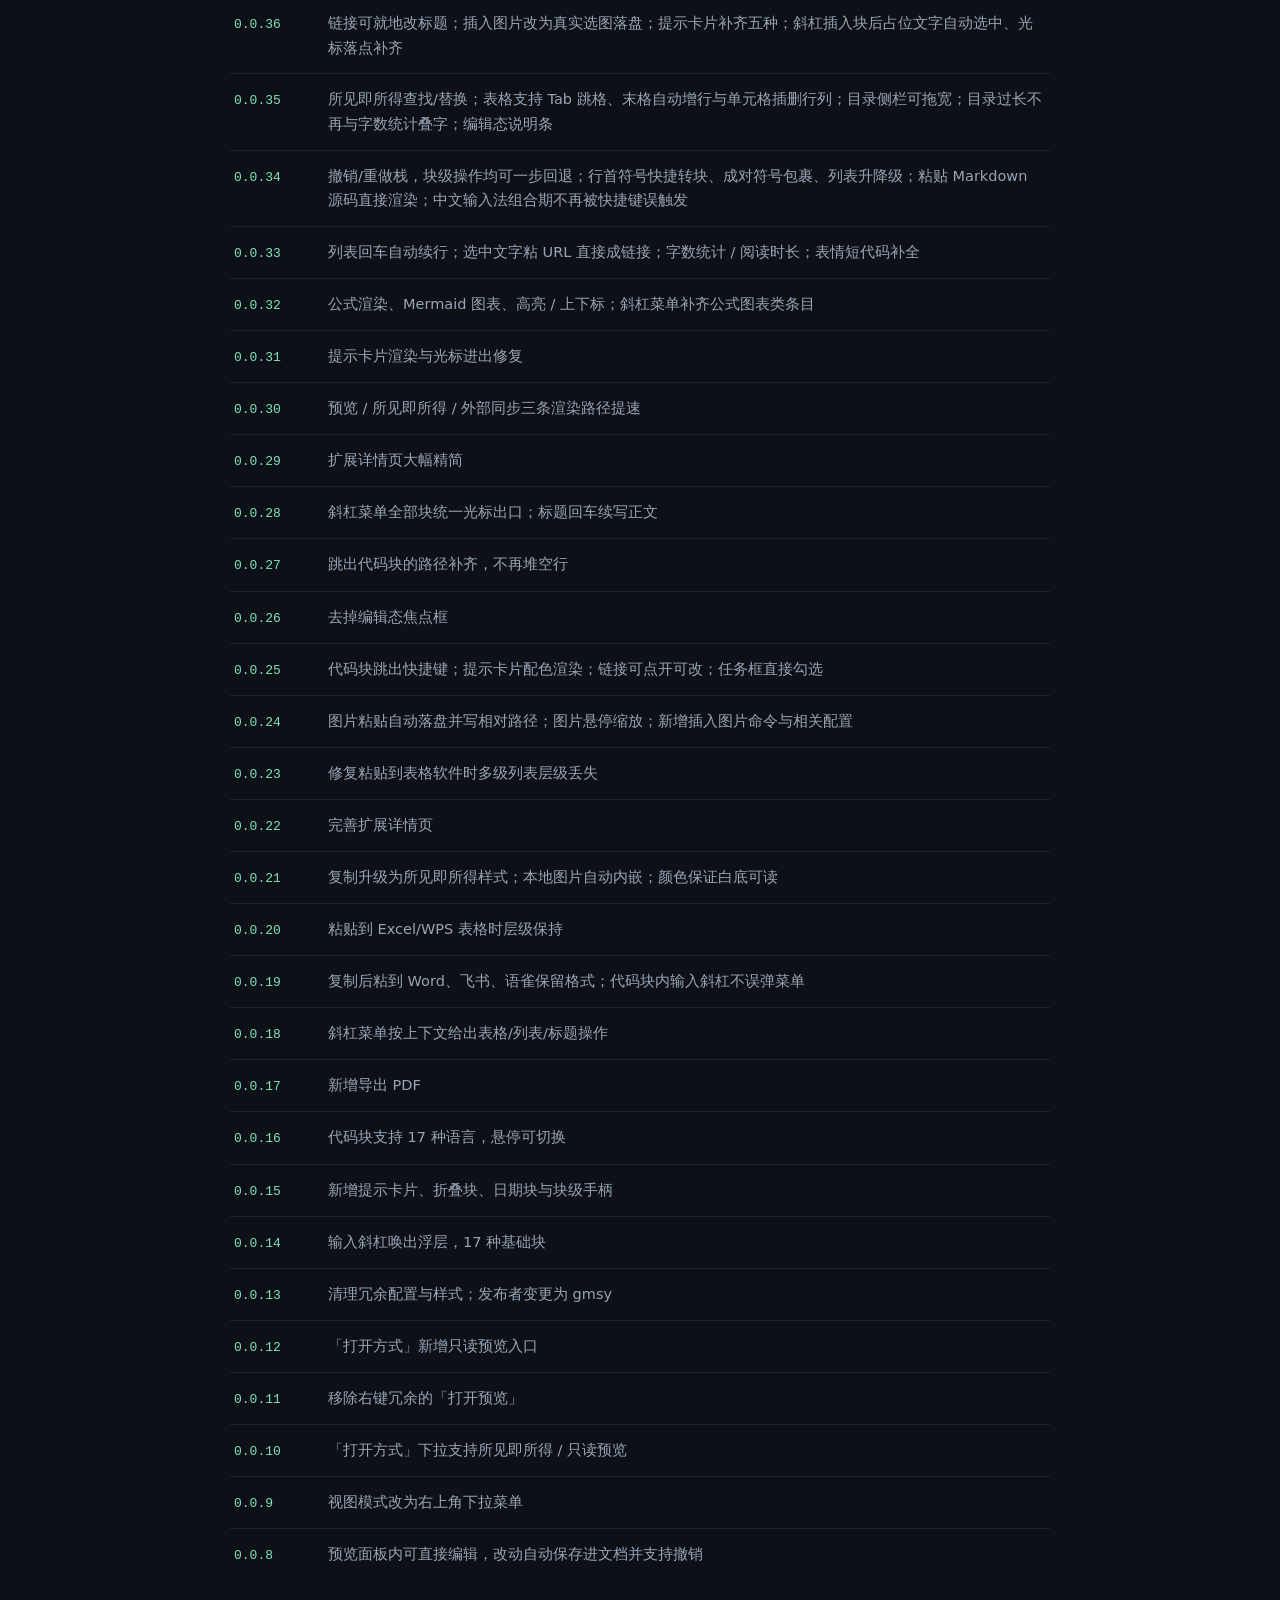
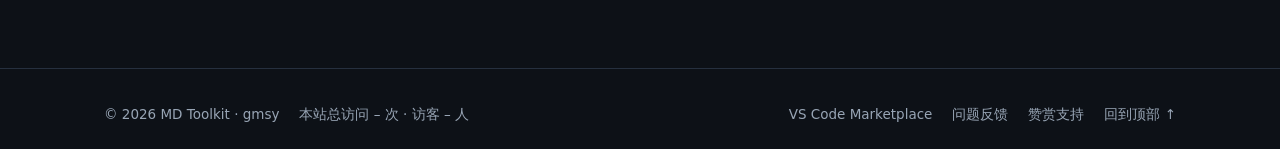
==== commit 507aef71: "统计换成不蒜子, 页脚显示总访问量" ====
--- a/changelog.html
+++ b/changelog.html
@@ -8,16 +8,7 @@
 <link rel="icon" href="data:image/svg+xml,%3Csvg xmlns='http://www.w3.org/2000/svg' viewBox='0 0 32 32'%3E%3Cdefs%3E%3CclipPath id='c'%3E%3Crect y='7.25' width='32' height='24.75'/%3E%3C/clipPath%3E%3C/defs%3E%3Crect width='32' height='32' rx='7' fill='%230969DA'/%3E%3Cg clip-path='url(%23c)'%3E%3Cpath d='M7.75 24 V7.25 L16 15.75 L24.25 7.25 V24' fill='none' stroke='%23000' stroke-width='3.25'/%3E%3C/g%3E%3Ccircle cx='16' cy='15.75' r='2.875' fill='%237ee2b8'/%3E%3C/svg%3E">
 <link rel="stylesheet" href="styles.css">
 <noscript><style>.reveal { opacity: 1; transform: none; }</style></noscript>
-<script>
-var _hmt = _hmt || [];
-(function() {
-  var hm = document.createElement("script");
-  hm.src = "https://hm.baidu.com/hm.js?bc09b01593b73b414b39cb6e1b3c8c41";
-  var s = document.getElementsByTagName("script")[0]; 
-  s.parentNode.insertBefore(hm, s);
-})();
-</script>
-
+<script defer src="https://cdn.busuanzi.cc/busuanzi/3.6.9/busuanzi.min.js"></script>
 </head>
 <body>
 
@@ -121,6 +112,7 @@
 <footer>
   <div class="wrap foot">
     <span>© 2026 MD Toolkit · gmsy</span>
+    <span class="visits">本站总访问 <span id="busuanzi_site_pv">–</span> 次 · 访客 <span id="busuanzi_site_uv">–</span> 人</span>
     <div class="links">
       <a href="https://marketplace.visualstudio.com/items?itemName=gmsy.md-toolkit" target="_blank" rel="noopener">VS Code Marketplace</a>
       <a href="https://github.com/gmsya/md-toolkit/issues" target="_blank" rel="noopener">问题反馈</a>
--- a/styles.css
+++ b/styles.css
@@ -208,6 +208,7 @@
 .foot .links { margin-left: auto; display: flex; gap: 12px 20px; flex-wrap: wrap; }
 .foot a { white-space: nowrap; }
 .foot a:hover { color: var(--text); }
+.foot .visits { white-space: nowrap; }
 
 /* 实图 */
 .shots-grid { display: grid; grid-template-columns: repeat(2, minmax(0, 1fr)); gap: 20px; margin-top: 20px; }
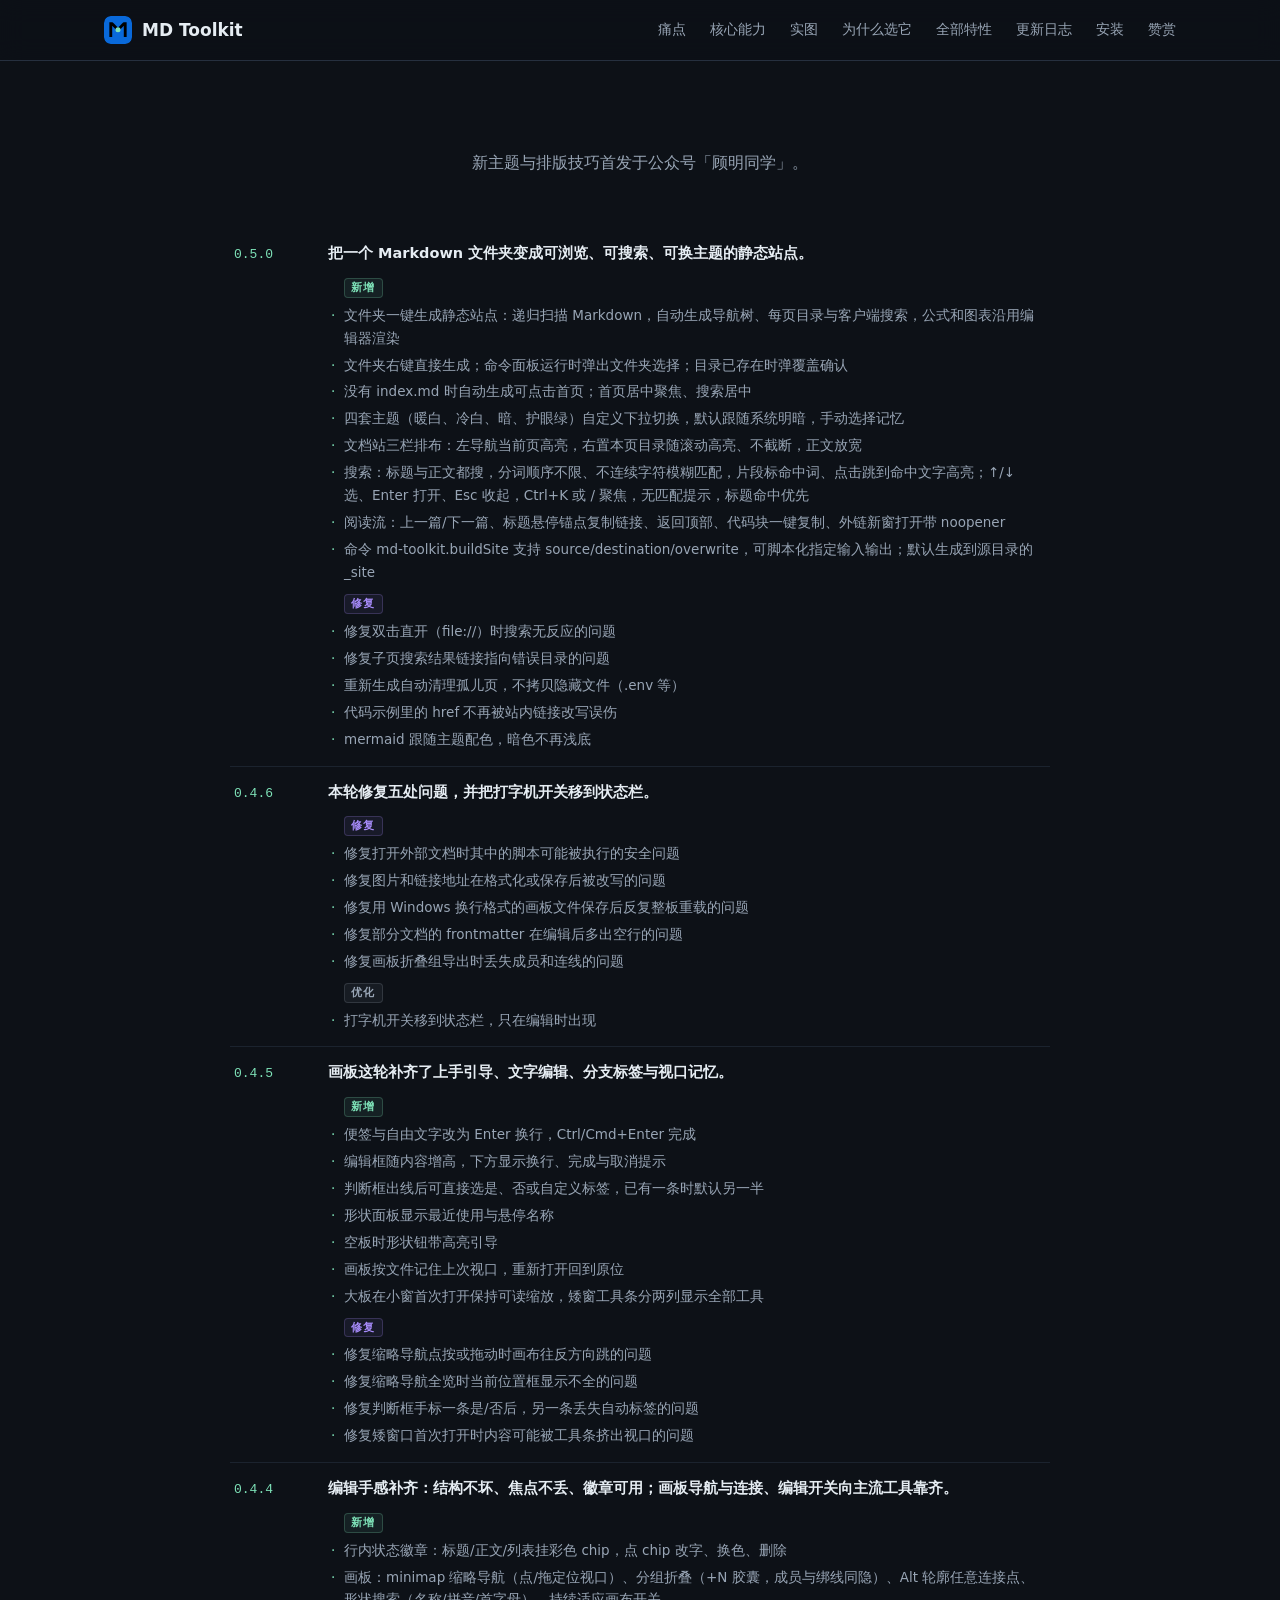
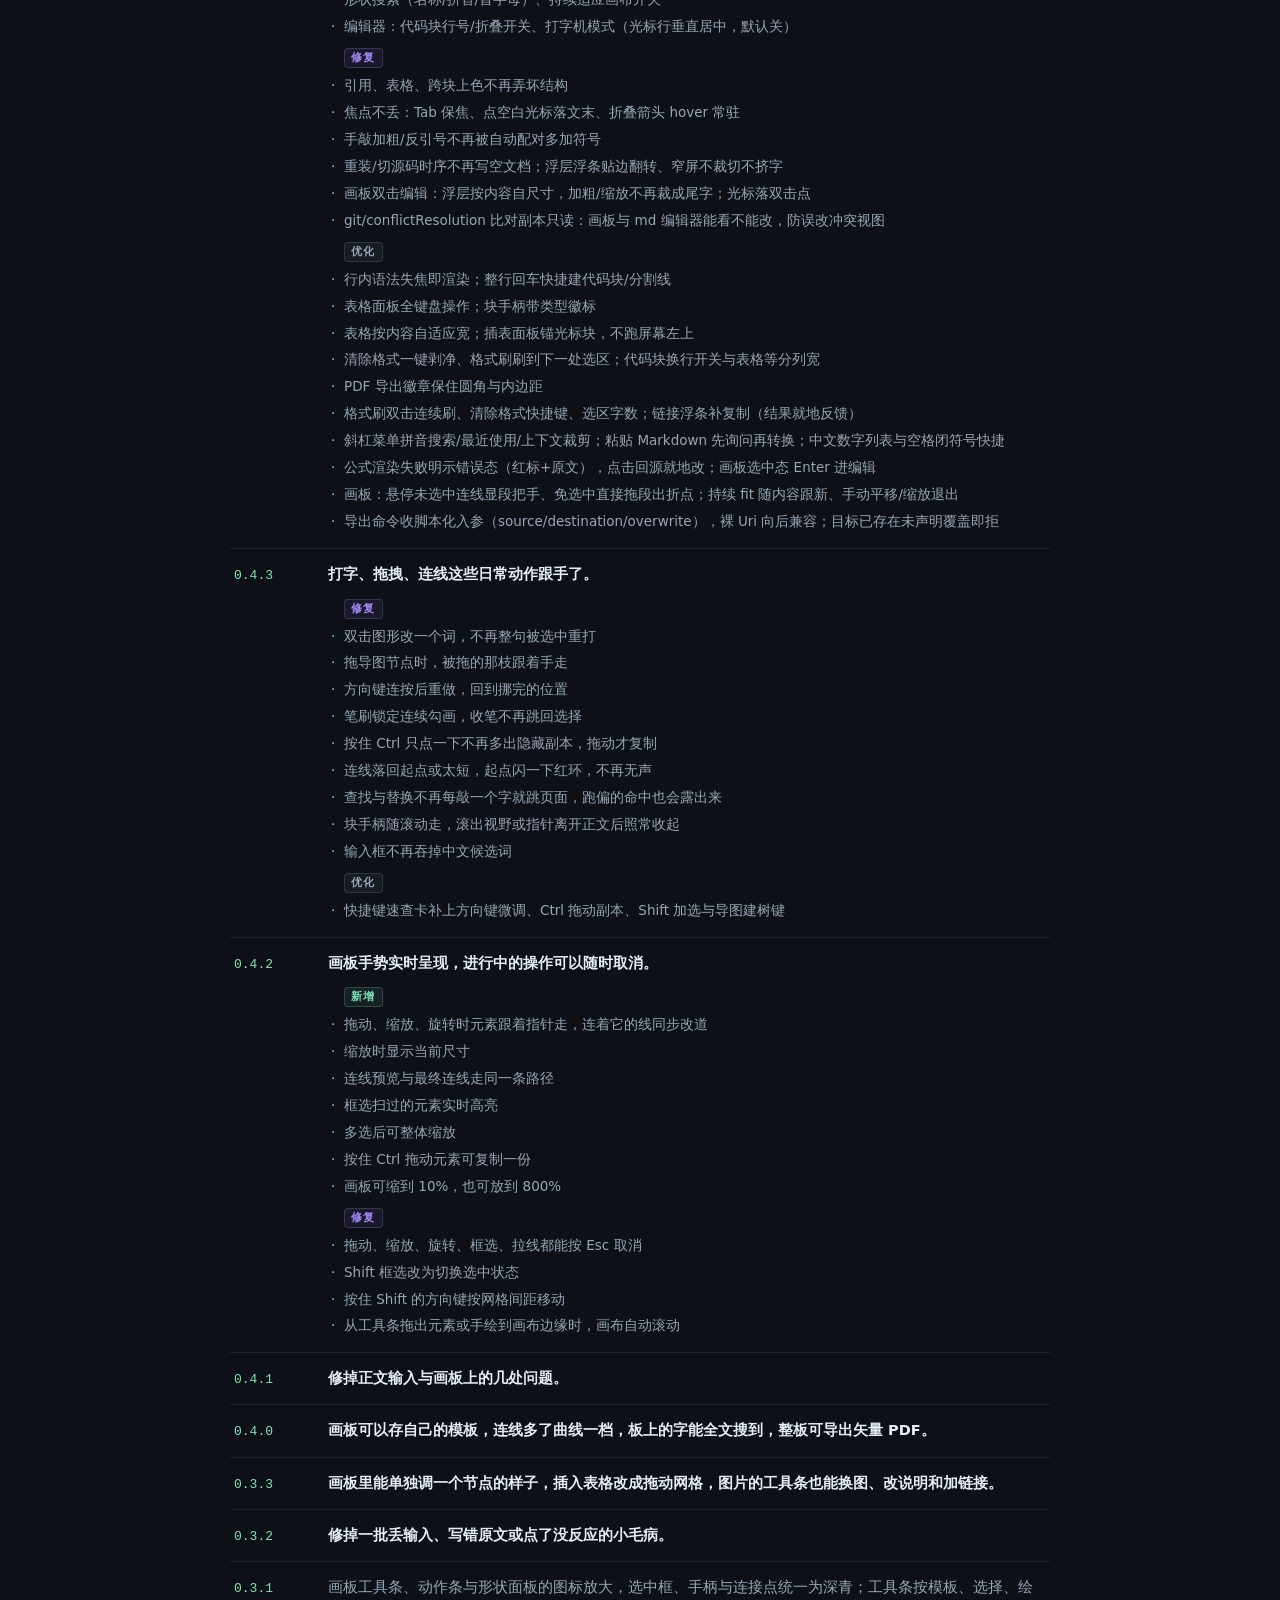
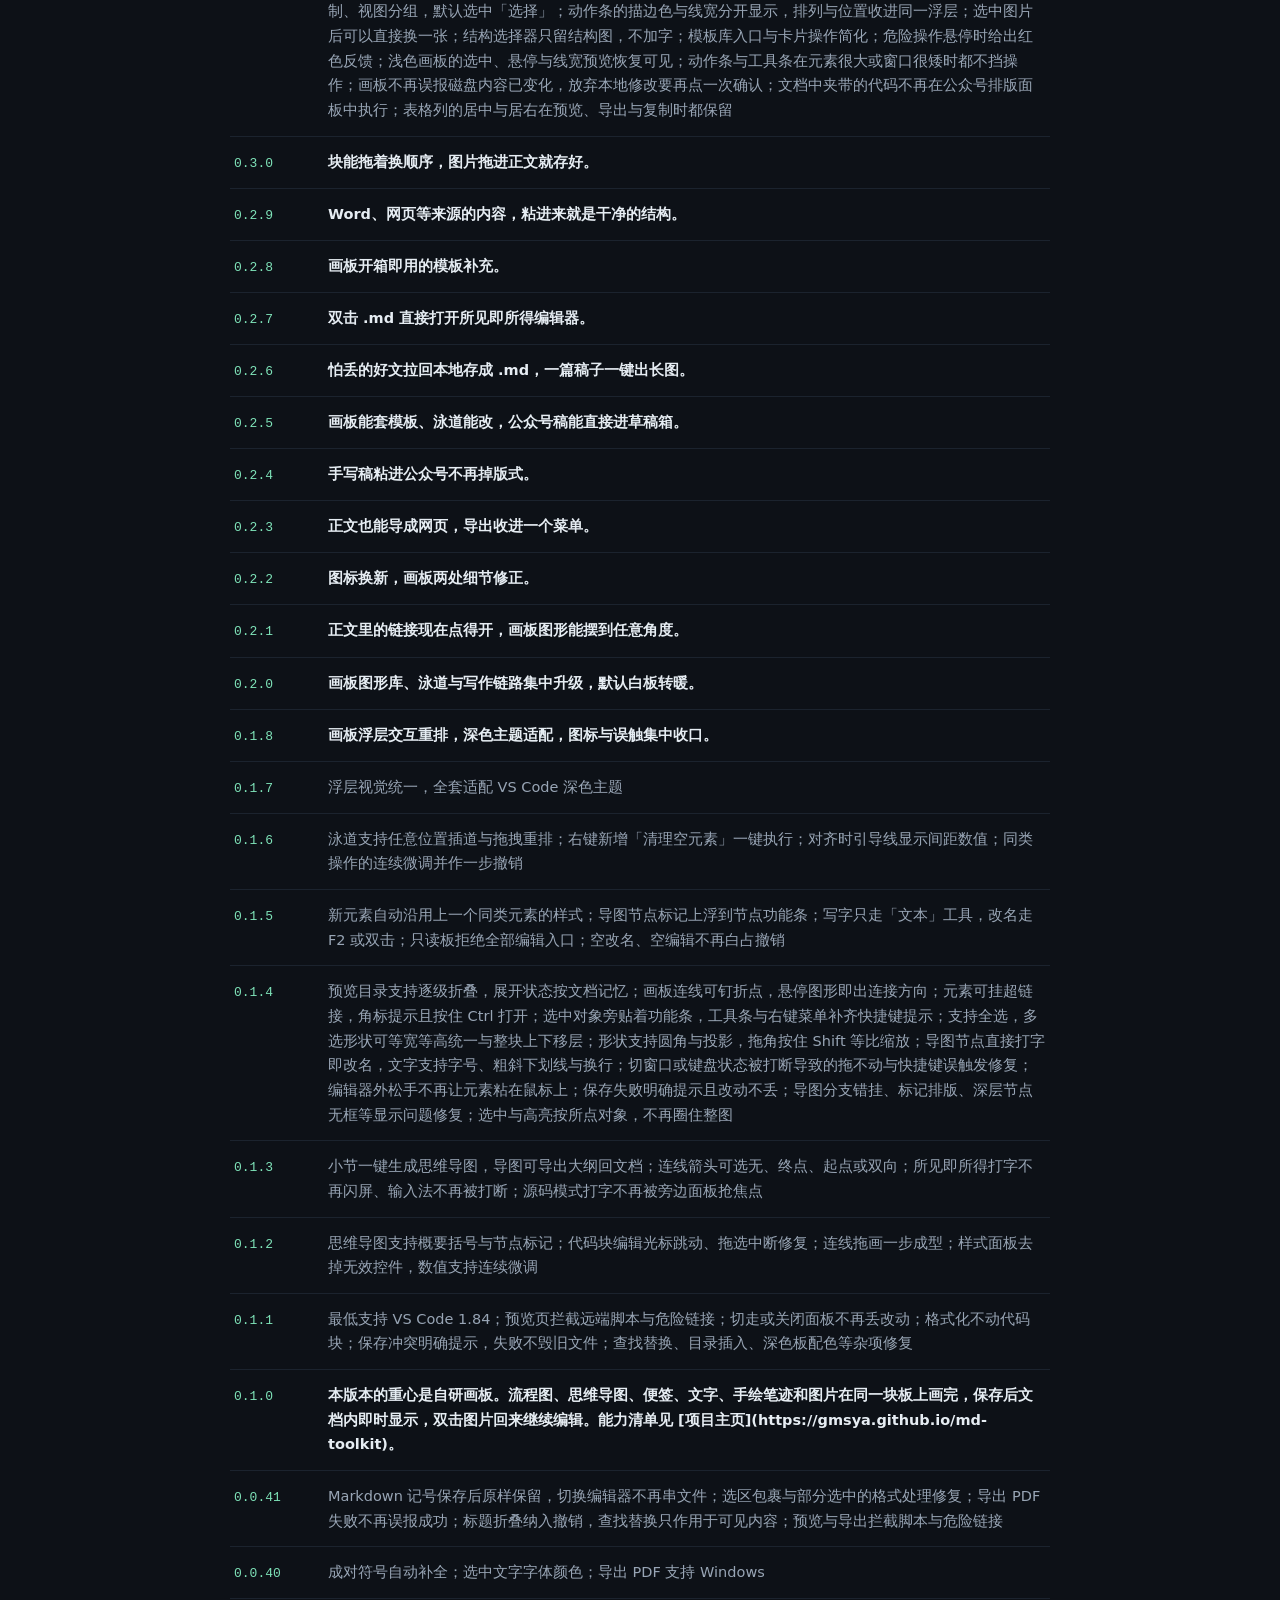
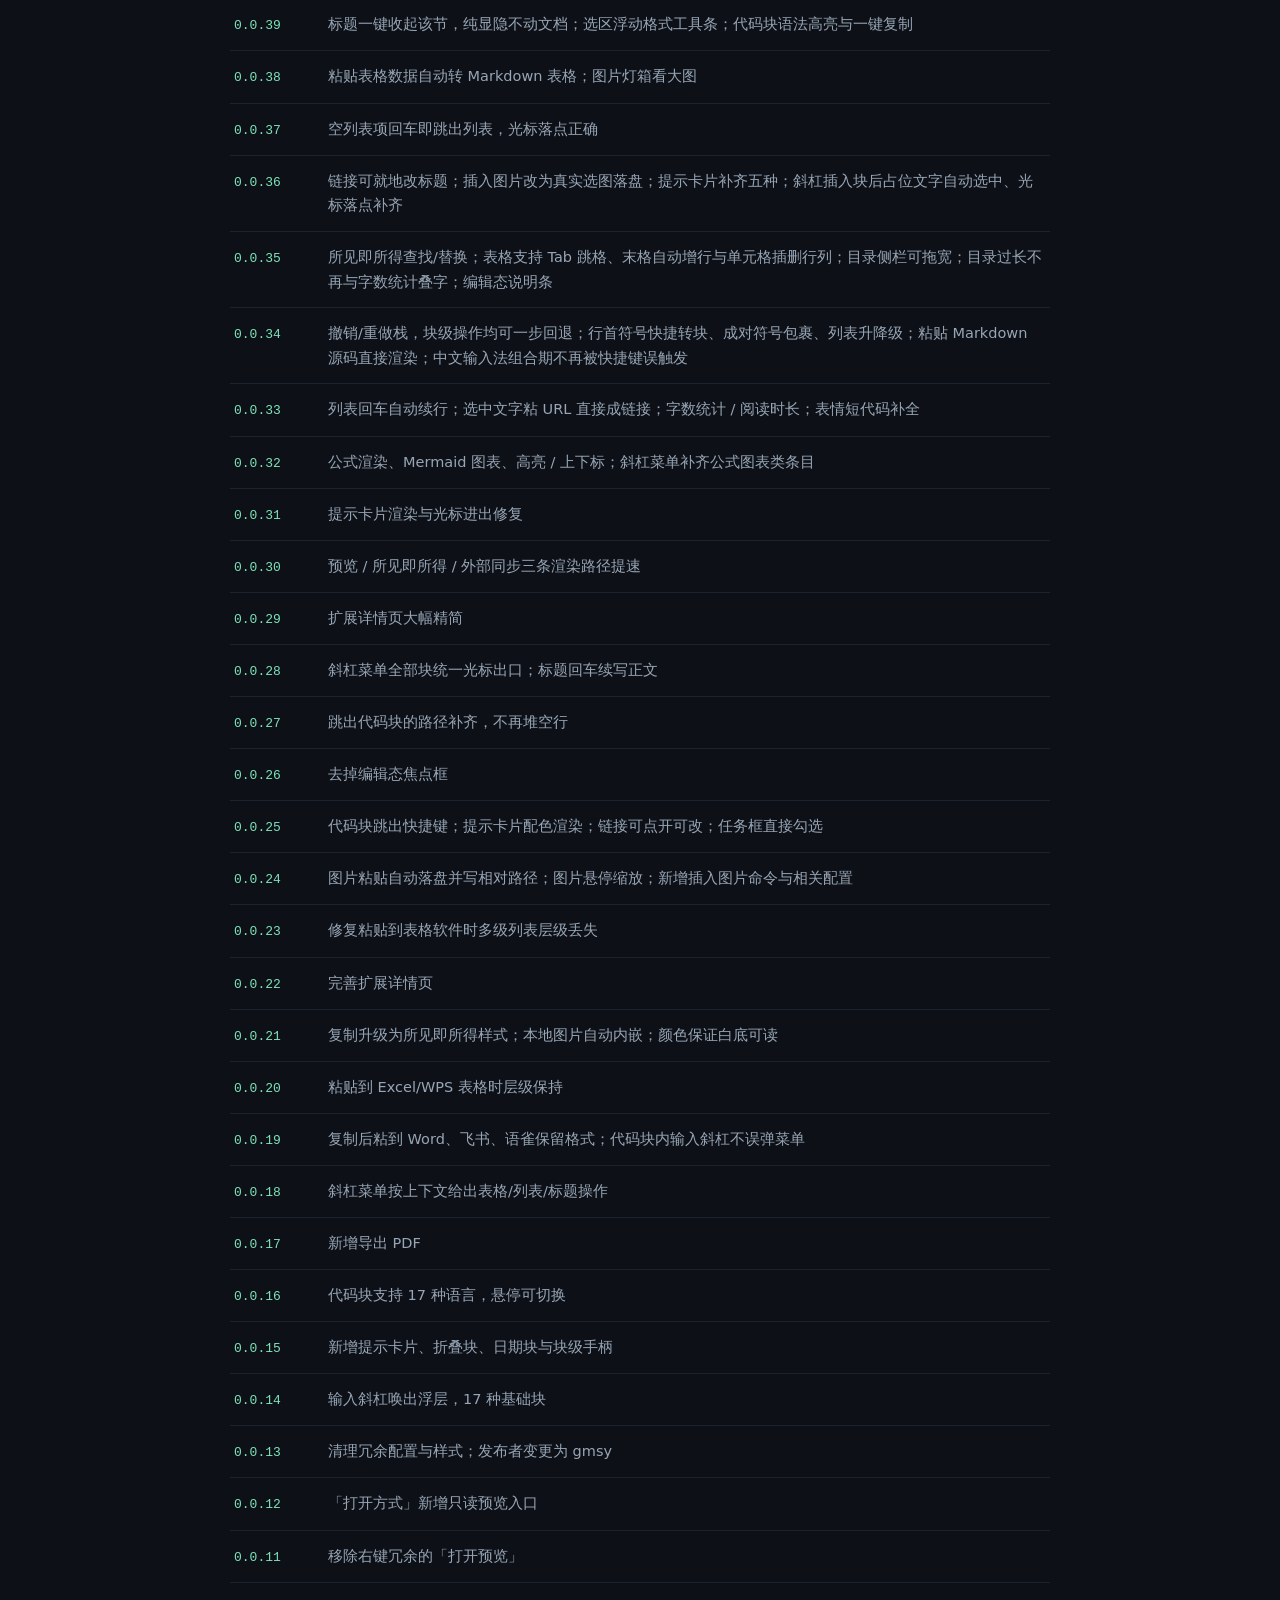
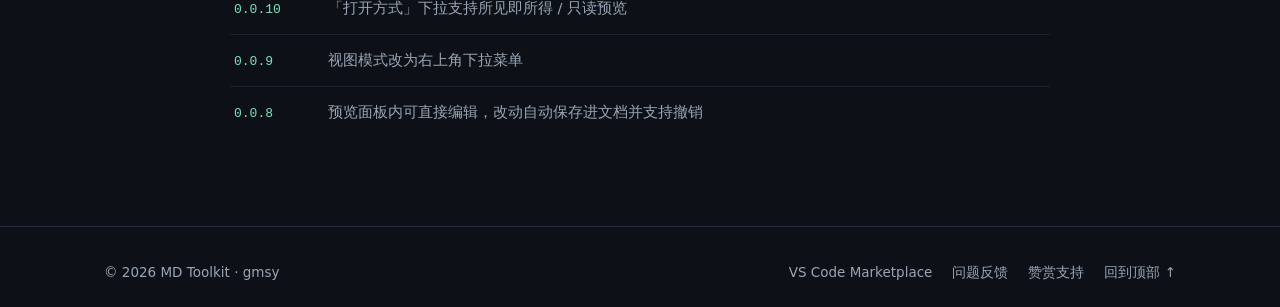
==== commit bb11dc7d: "0.5.0 日志补全: 覆盖确认/自动首页/搜索键盘/阅读流/加固" ====
--- a/changelog.html
+++ b/changelog.html
@@ -8,7 +8,16 @@
 <link rel="icon" href="data:image/svg+xml,%3Csvg xmlns='http://www.w3.org/2000/svg' viewBox='0 0 32 32'%3E%3Cdefs%3E%3CclipPath id='c'%3E%3Crect y='7.25' width='32' height='24.75'/%3E%3C/clipPath%3E%3C/defs%3E%3Crect width='32' height='32' rx='7' fill='%230969DA'/%3E%3Cg clip-path='url(%23c)'%3E%3Cpath d='M7.75 24 V7.25 L16 15.75 L24.25 7.25 V24' fill='none' stroke='%23000' stroke-width='3.25'/%3E%3C/g%3E%3Ccircle cx='16' cy='15.75' r='2.875' fill='%237ee2b8'/%3E%3C/svg%3E">
 <link rel="stylesheet" href="styles.css">
 <noscript><style>.reveal { opacity: 1; transform: none; }</style></noscript>
-<script defer src="https://cdn.busuanzi.cc/busuanzi/3.6.9/busuanzi.min.js"></script>
+<script>
+var _hmt = _hmt || [];
+(function() {
+  var hm = document.createElement("script");
+  hm.src = "https://hm.baidu.com/hm.js?bc09b01593b73b414b39cb6e1b3c8c41";
+  var s = document.getElementsByTagName("script")[0]; 
+  s.parentNode.insertBefore(hm, s);
+})();
+</script>
+
 </head>
 <body>
 
@@ -37,7 +46,7 @@
     </div>
     <!-- upd:begin 由 scripts/sync-site-updates.js 从 CHANGELOG.md 生成,别手改 -->
     <ul class="upd reveal">
-      <li><span class="v">0.5.0</span><div><b>把一个 Markdown 文件夹变成可浏览、可搜索、可换主题的静态站点。</b><div class="upd-group"><span class="upd-tag add">新增</span><ul class="upd-items"><li>文件夹一键生成静态站点：递归扫描 Markdown，自动生成导航树、每页目录与客户端搜索，公式和图表沿用编辑器渲染</li><li>文件夹右键直接生成；命令面板运行时弹出文件夹选择，取消不报错</li><li>四套主题（暖白、冷白、暗、护眼绿）与切换器，默认跟随系统明暗，手动选择记忆</li><li>文档站三栏排布：左导航当前页高亮，右置本页目录随滚动高亮、不截断，正文放宽</li><li>搜索支持多词顺序不限与不连续字符的模糊匹配</li><li>命令 md-toolkit.buildSite 支持 source/destination/overwrite，可脚本化指定输入输出；默认生成到源目录的 _site</li></ul></div><div class="upd-group"><span class="upd-tag fix">修复</span><ul class="upd-items"><li>修复双击直开（file://）时搜索无反应的问题</li><li>修复子页搜索结果链接指向错误目录的问题</li></ul></div></div></li>
+      <li><span class="v">0.5.0</span><div><b>把一个 Markdown 文件夹变成可浏览、可搜索、可换主题的静态站点。</b><div class="upd-group"><span class="upd-tag add">新增</span><ul class="upd-items"><li>文件夹一键生成静态站点：递归扫描 Markdown，自动生成导航树、每页目录与客户端搜索，公式和图表沿用编辑器渲染</li><li>文件夹右键直接生成；命令面板运行时弹出文件夹选择；目录已存在时弹覆盖确认</li><li>没有 index.md 时自动生成可点击首页；首页居中聚焦、搜索居中</li><li>四套主题（暖白、冷白、暗、护眼绿）自定义下拉切换，默认跟随系统明暗，手动选择记忆</li><li>文档站三栏排布：左导航当前页高亮，右置本页目录随滚动高亮、不截断，正文放宽</li><li>搜索：标题与正文都搜，分词顺序不限、不连续字符模糊匹配，片段标命中词、点击跳到命中文字高亮；↑/↓ 选、Enter 打开、Esc 收起，Ctrl+K 或 / 聚焦，无匹配提示，标题命中优先</li><li>阅读流：上一篇/下一篇、标题悬停锚点复制链接、返回顶部、代码块一键复制、外链新窗打开带 noopener</li><li>命令 md-toolkit.buildSite 支持 source/destination/overwrite，可脚本化指定输入输出；默认生成到源目录的 _site</li></ul></div><div class="upd-group"><span class="upd-tag fix">修复</span><ul class="upd-items"><li>修复双击直开（file://）时搜索无反应的问题</li><li>修复子页搜索结果链接指向错误目录的问题</li><li>重新生成自动清理孤儿页，不拷贝隐藏文件（.env 等）</li><li>代码示例里的 href 不再被站内链接改写误伤</li><li>mermaid 跟随主题配色，暗色不再浅底</li></ul></div></div></li>
       <li><span class="v">0.4.6</span><div><b>本轮修复五处问题，并把打字机开关移到状态栏。</b><div class="upd-group"><span class="upd-tag fix">修复</span><ul class="upd-items"><li>修复打开外部文档时其中的脚本可能被执行的安全问题</li><li>修复图片和链接地址在格式化或保存后被改写的问题</li><li>修复用 Windows 换行格式的画板文件保存后反复整板重载的问题</li><li>修复部分文档的 frontmatter 在编辑后多出空行的问题</li><li>修复画板折叠组导出时丢失成员和连线的问题</li></ul></div><div class="upd-group"><span class="upd-tag misc">优化</span><ul class="upd-items"><li>打字机开关移到状态栏，只在编辑时出现</li></ul></div></div></li>
       <li><span class="v">0.4.5</span><div><b>画板这轮补齐了上手引导、文字编辑、分支标签与视口记忆。</b><div class="upd-group"><span class="upd-tag add">新增</span><ul class="upd-items"><li>便签与自由文字改为 Enter 换行，Ctrl/Cmd+Enter 完成</li><li>编辑框随内容增高，下方显示换行、完成与取消提示</li><li>判断框出线后可直接选是、否或自定义标签，已有一条时默认另一半</li><li>形状面板显示最近使用与悬停名称</li><li>空板时形状钮带高亮引导</li><li>画板按文件记住上次视口，重新打开回到原位</li><li>大板在小窗首次打开保持可读缩放，矮窗工具条分两列显示全部工具</li></ul></div><div class="upd-group"><span class="upd-tag fix">修复</span><ul class="upd-items"><li>修复缩略导航点按或拖动时画布往反方向跳的问题</li><li>修复缩略导航全览时当前位置框显示不全的问题</li><li>修复判断框手标一条是/否后，另一条丢失自动标签的问题</li><li>修复矮窗口首次打开时内容可能被工具条挤出视口的问题</li></ul></div></div></li>
       <li><span class="v">0.4.4</span><div><b>编辑手感补齐：结构不坏、焦点不丢、徽章可用；画板导航与连接、编辑开关向主流工具靠齐。</b><div class="upd-group"><span class="upd-tag add">新增</span><ul class="upd-items"><li>行内状态徽章：标题/正文/列表挂彩色 chip，点 chip 改字、换色、删除</li><li>画板：minimap 缩略导航（点/拖定位视口）、分组折叠（+N 胶囊，成员与绑线同隐）、Alt 轮廓任意连接点、形状搜索（名称/拼音/首字母）、持续适应画布开关</li><li>编辑器：代码块行号/折叠开关、打字机模式（光标行垂直居中，默认关）</li></ul></div><div class="upd-group"><span class="upd-tag fix">修复</span><ul class="upd-items"><li>引用、表格、跨块上色不再弄坏结构</li><li>焦点不丢：Tab 保焦、点空白光标落文末、折叠箭头 hover 常驻</li><li>手敲加粗/反引号不再被自动配对多加符号</li><li>重装/切源码时序不再写空文档；浮层浮条贴边翻转、窄屏不裁切不挤字</li><li>画板双击编辑：浮层按内容自尺寸，加粗/缩放不再裁成尾字；光标落双击点</li><li>git/conflictResolution 比对副本只读：画板与 md 编辑器能看不能改，防误改冲突视图</li></ul></div><div class="upd-group"><span class="upd-tag misc">优化</span><ul class="upd-items"><li>行内语法失焦即渲染；整行回车快捷建代码块/分割线</li><li>表格面板全键盘操作；块手柄带类型徽标</li><li>表格按内容自适应宽；插表面板锚光标块，不跑屏幕左上</li><li>清除格式一键剥净、格式刷刷到下一处选区；代码块换行开关与表格等分列宽</li><li>PDF 导出徽章保住圆角与内边距</li><li>格式刷双击连续刷、清除格式快捷键、选区字数；链接浮条补复制（结果就地反馈）</li><li>斜杠菜单拼音搜索/最近使用/上下文裁剪；粘贴 Markdown 先询问再转换；中文数字列表与空格闭符号快捷</li><li>公式渲染失败明示错误态（红标+原文），点击回源就地改；画板选中态 Enter 进编辑</li><li>画板：悬停未选中连线显段把手、免选中直接拖段出折点；持续 fit 随内容跟新、手动平移/缩放退出</li><li>导出命令收脚本化入参（source/destination/overwrite），裸 Uri 向后兼容；目标已存在未声明覆盖即拒</li></ul></div></div></li>
@@ -112,7 +121,6 @@
 <footer>
   <div class="wrap foot">
     <span>© 2026 MD Toolkit · gmsy</span>
-    <span class="visits">本站总访问 <span id="busuanzi_site_pv">–</span> 次 · 访客 <span id="busuanzi_site_uv">–</span> 人</span>
     <div class="links">
       <a href="https://marketplace.visualstudio.com/items?itemName=gmsy.md-toolkit" target="_blank" rel="noopener">VS Code Marketplace</a>
       <a href="https://github.com/gmsya/md-toolkit/issues" target="_blank" rel="noopener">问题反馈</a>
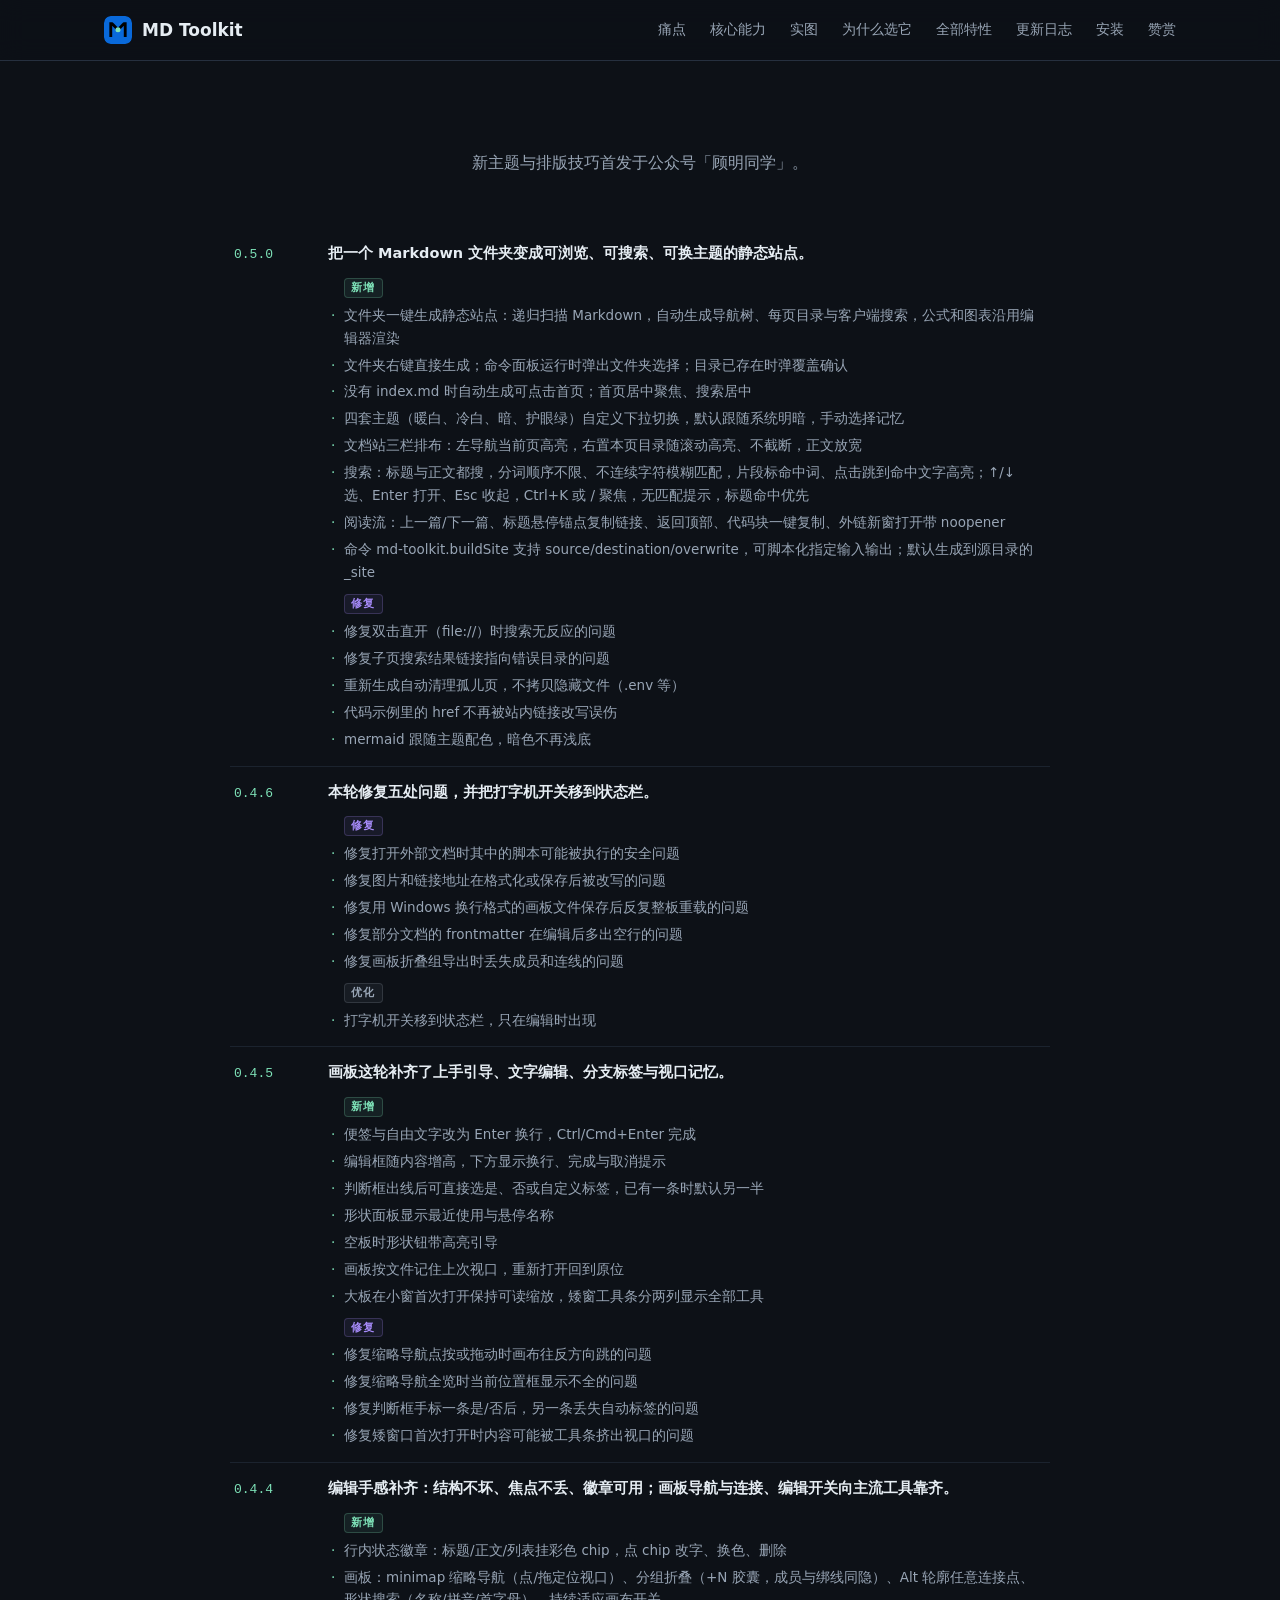
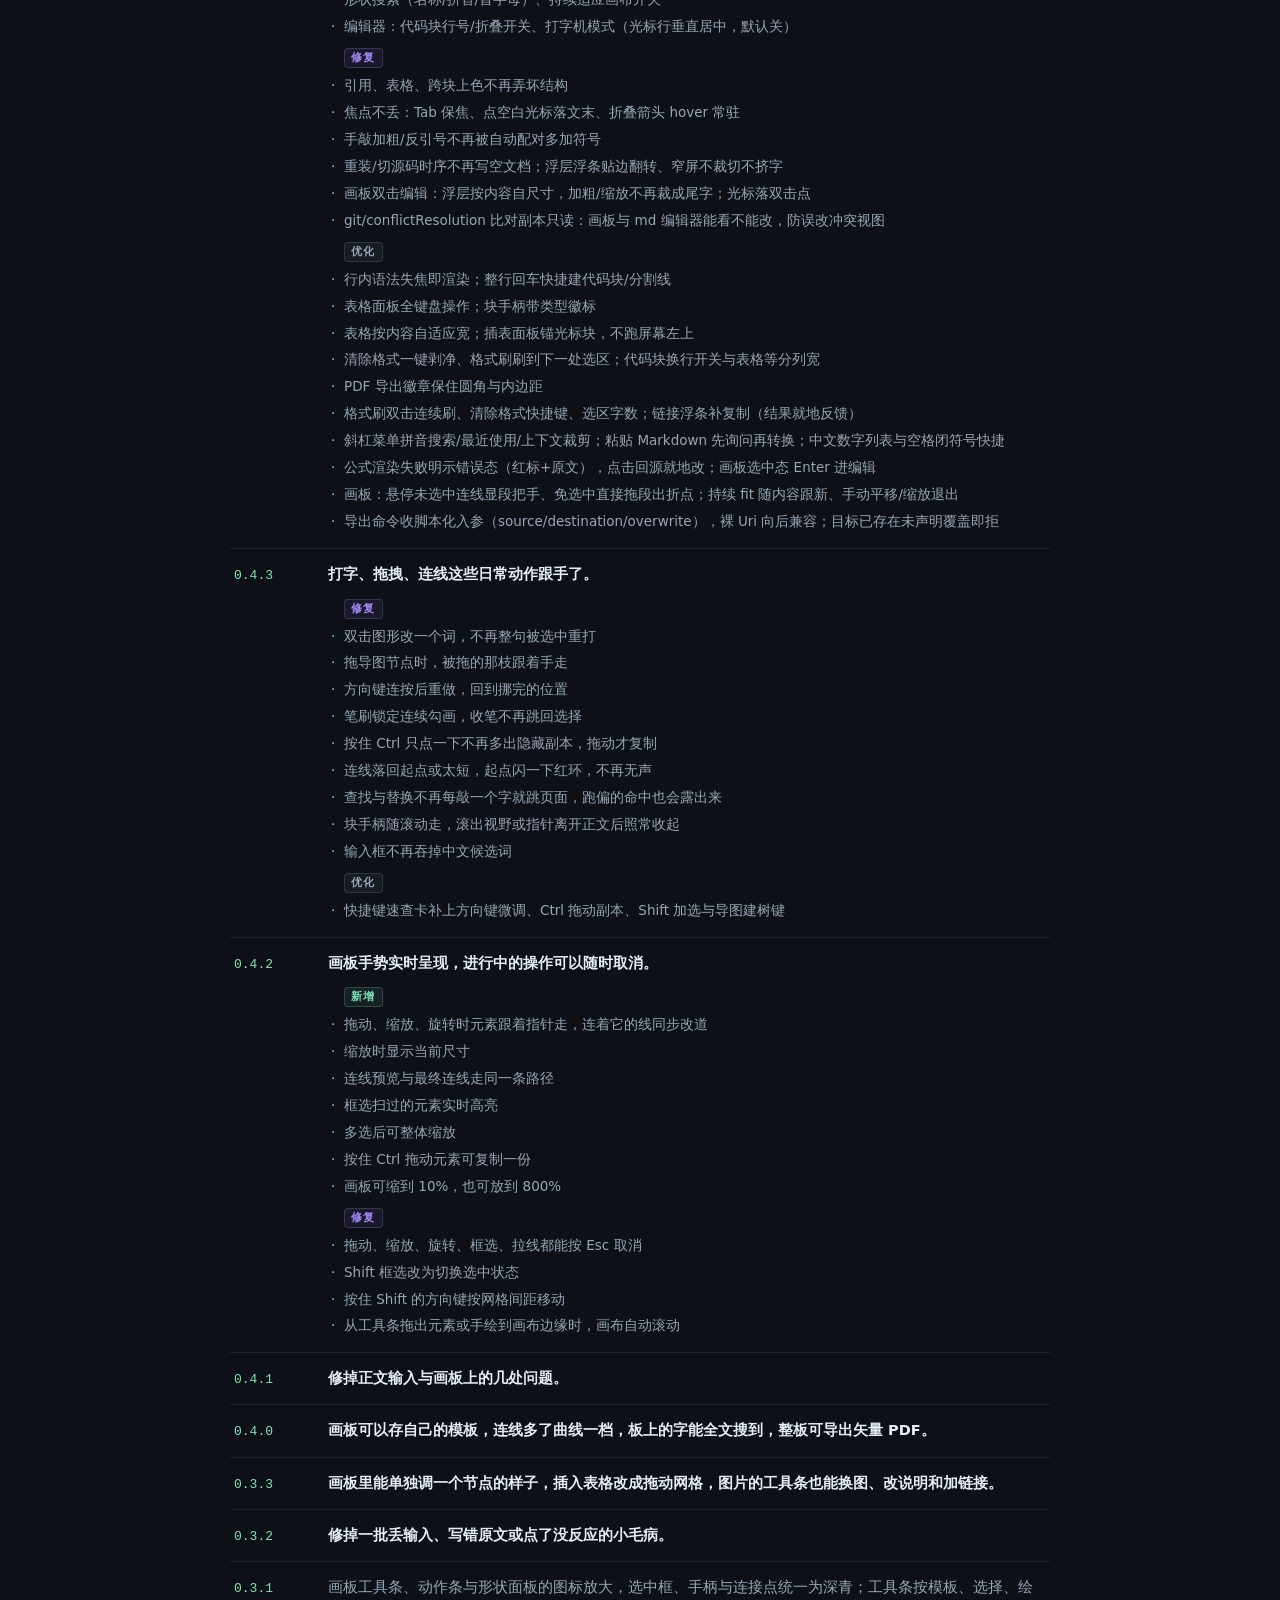
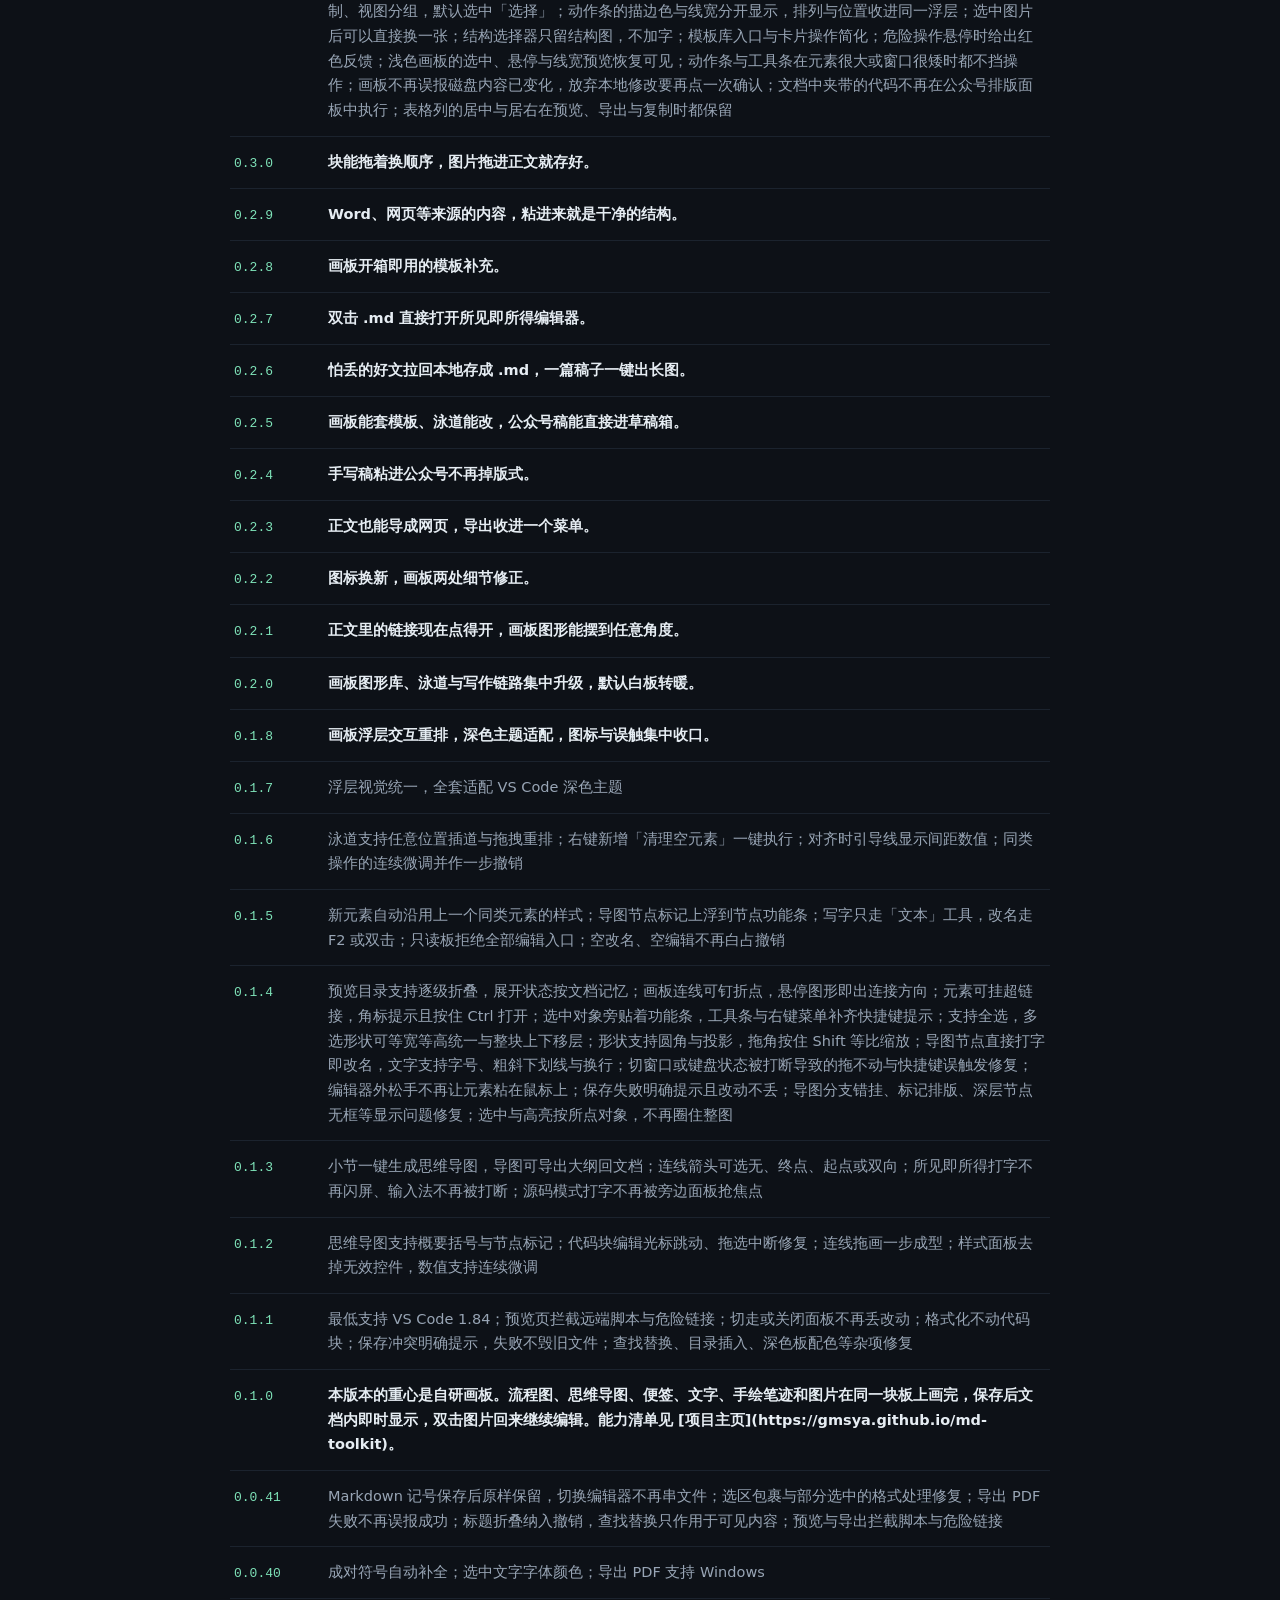
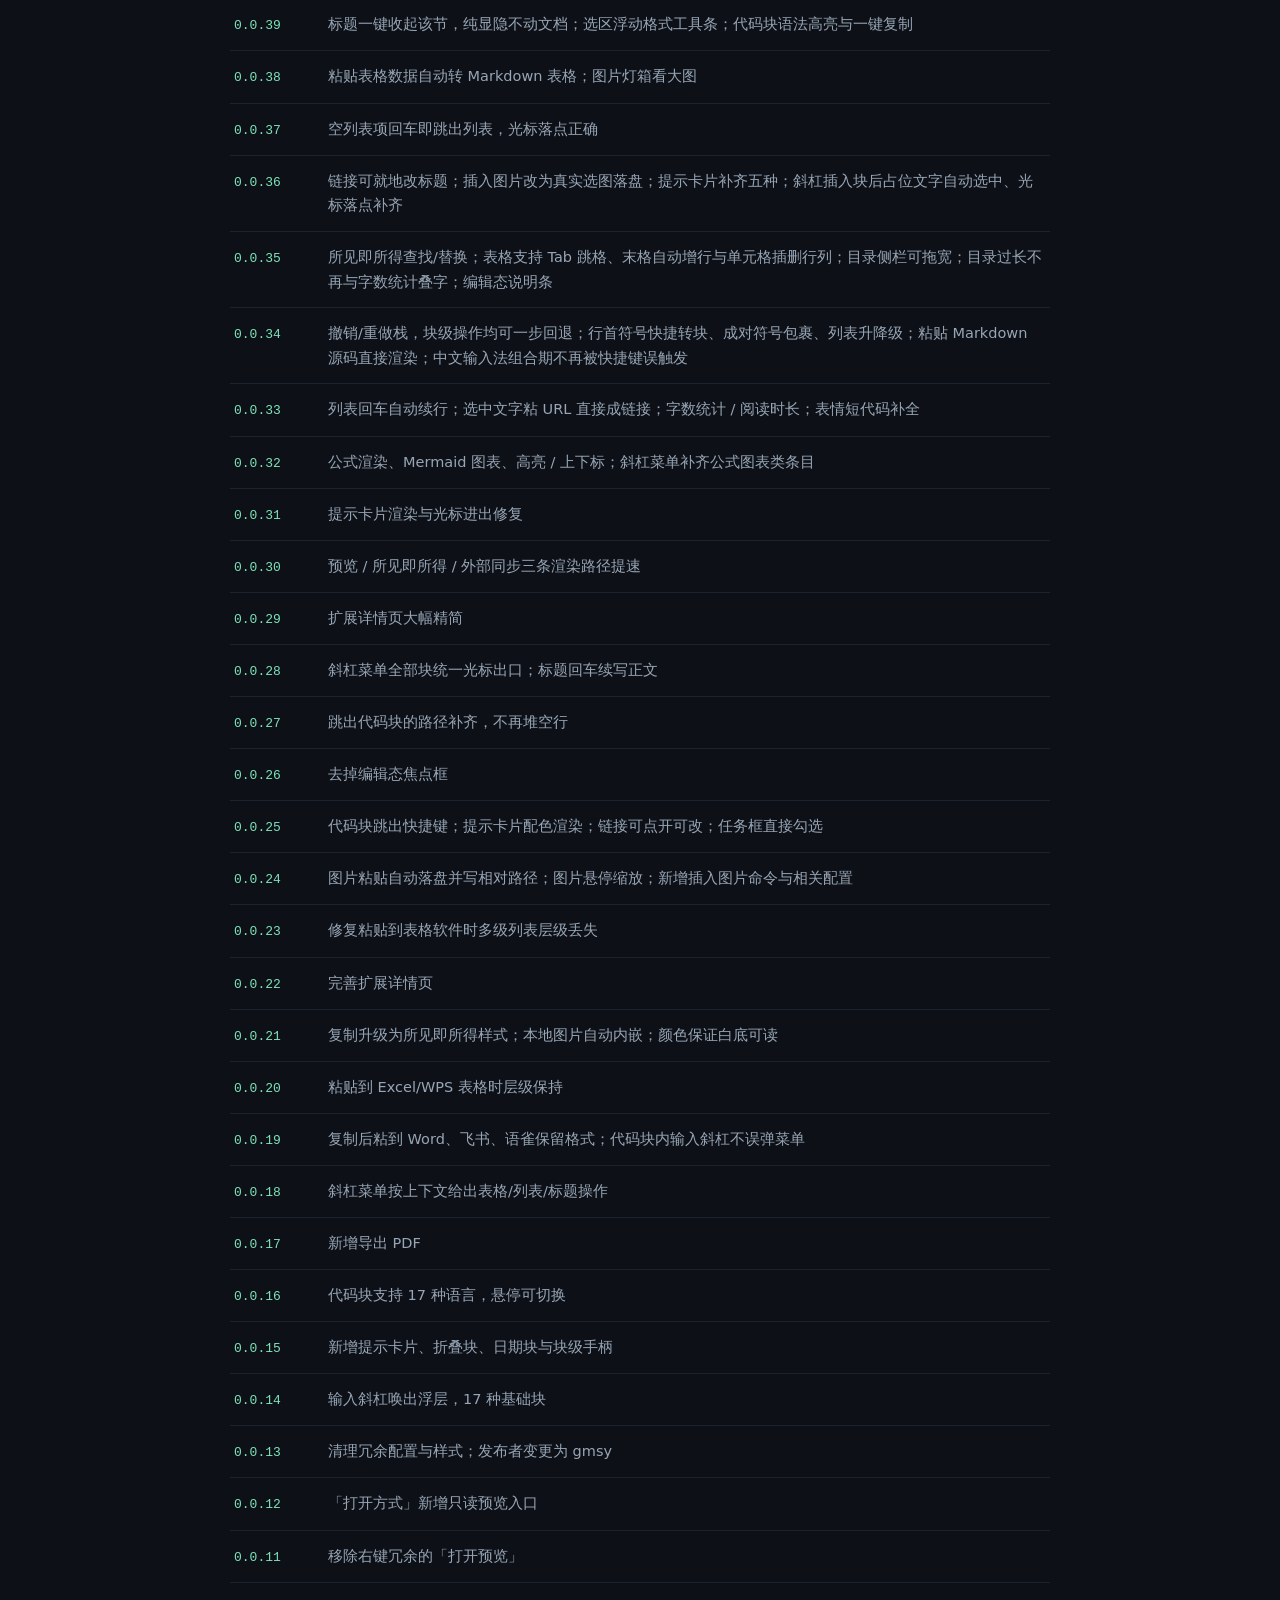
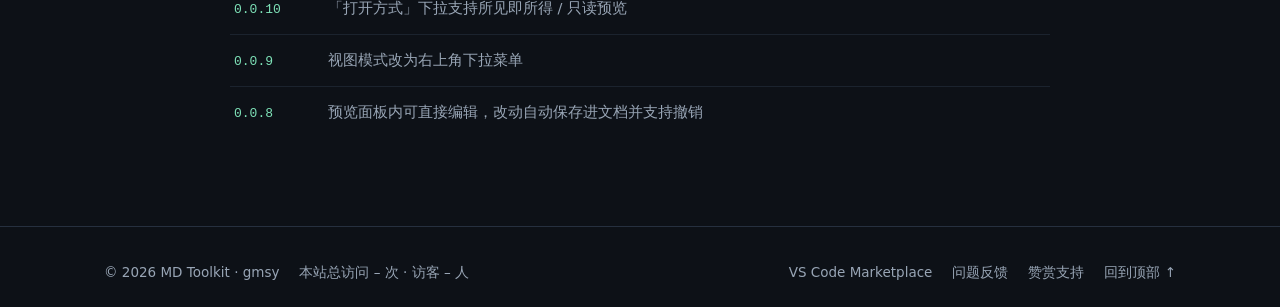
==== commit 4679f8b2: "恢复不蒜子页脚统计, 抽成 partials 由同步注入防再丢" ====
--- a/changelog.html
+++ b/changelog.html
@@ -17,7 +17,9 @@
   s.parentNode.insertBefore(hm, s);
 })();
 </script>
-
+<!-- analytics:begin -->
+<script defer src="https://cdn.busuanzi.cc/busuanzi/3.6.9/busuanzi.min.js"></script>
+<!-- analytics:end -->
 </head>
 <body>
 
@@ -121,6 +123,7 @@
 <footer>
   <div class="wrap foot">
     <span>© 2026 MD Toolkit · gmsy</span>
+    <!-- analytics:begin --><span class="visits">本站总访问 <span id="busuanzi_site_pv">–</span> 次 · 访客 <span id="busuanzi_site_uv">–</span> 人</span><!-- analytics:end -->
     <div class="links">
       <a href="https://marketplace.visualstudio.com/items?itemName=gmsy.md-toolkit" target="_blank" rel="noopener">VS Code Marketplace</a>
       <a href="https://github.com/gmsya/md-toolkit/issues" target="_blank" rel="noopener">问题反馈</a>
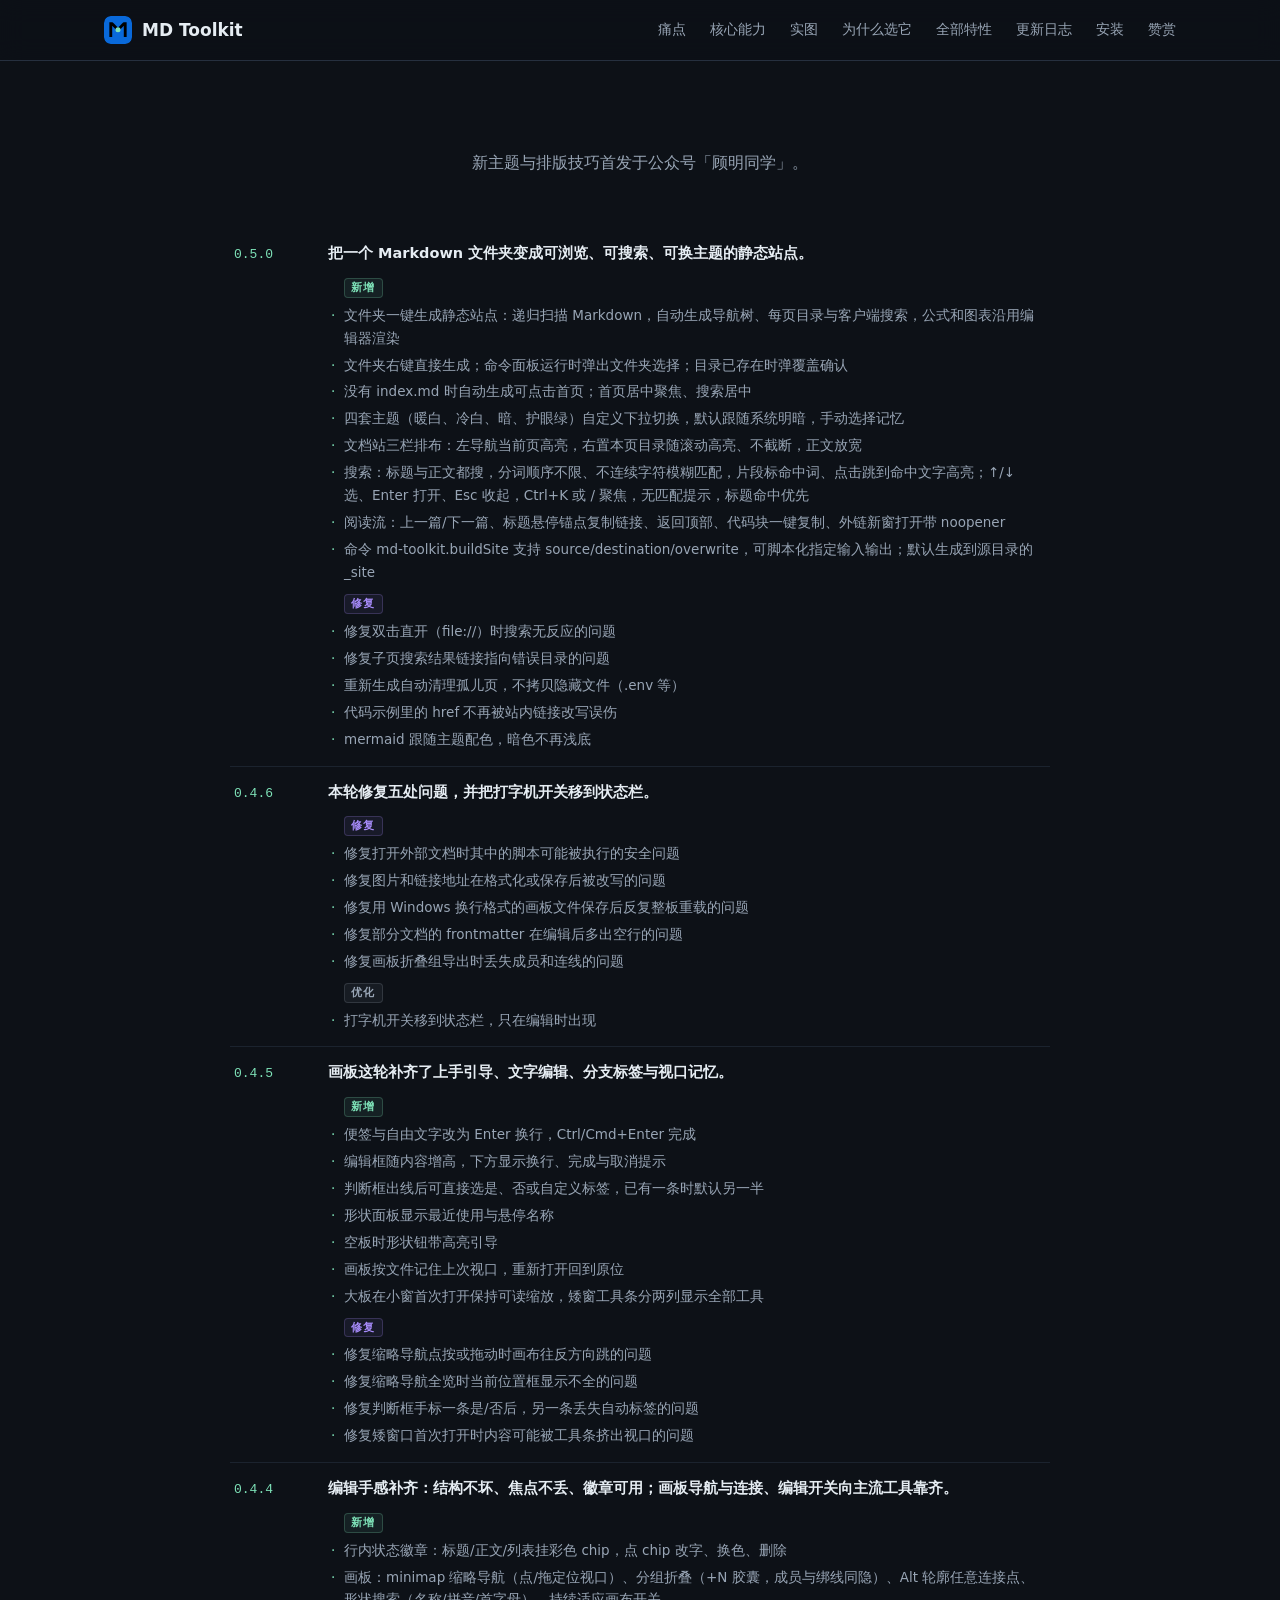
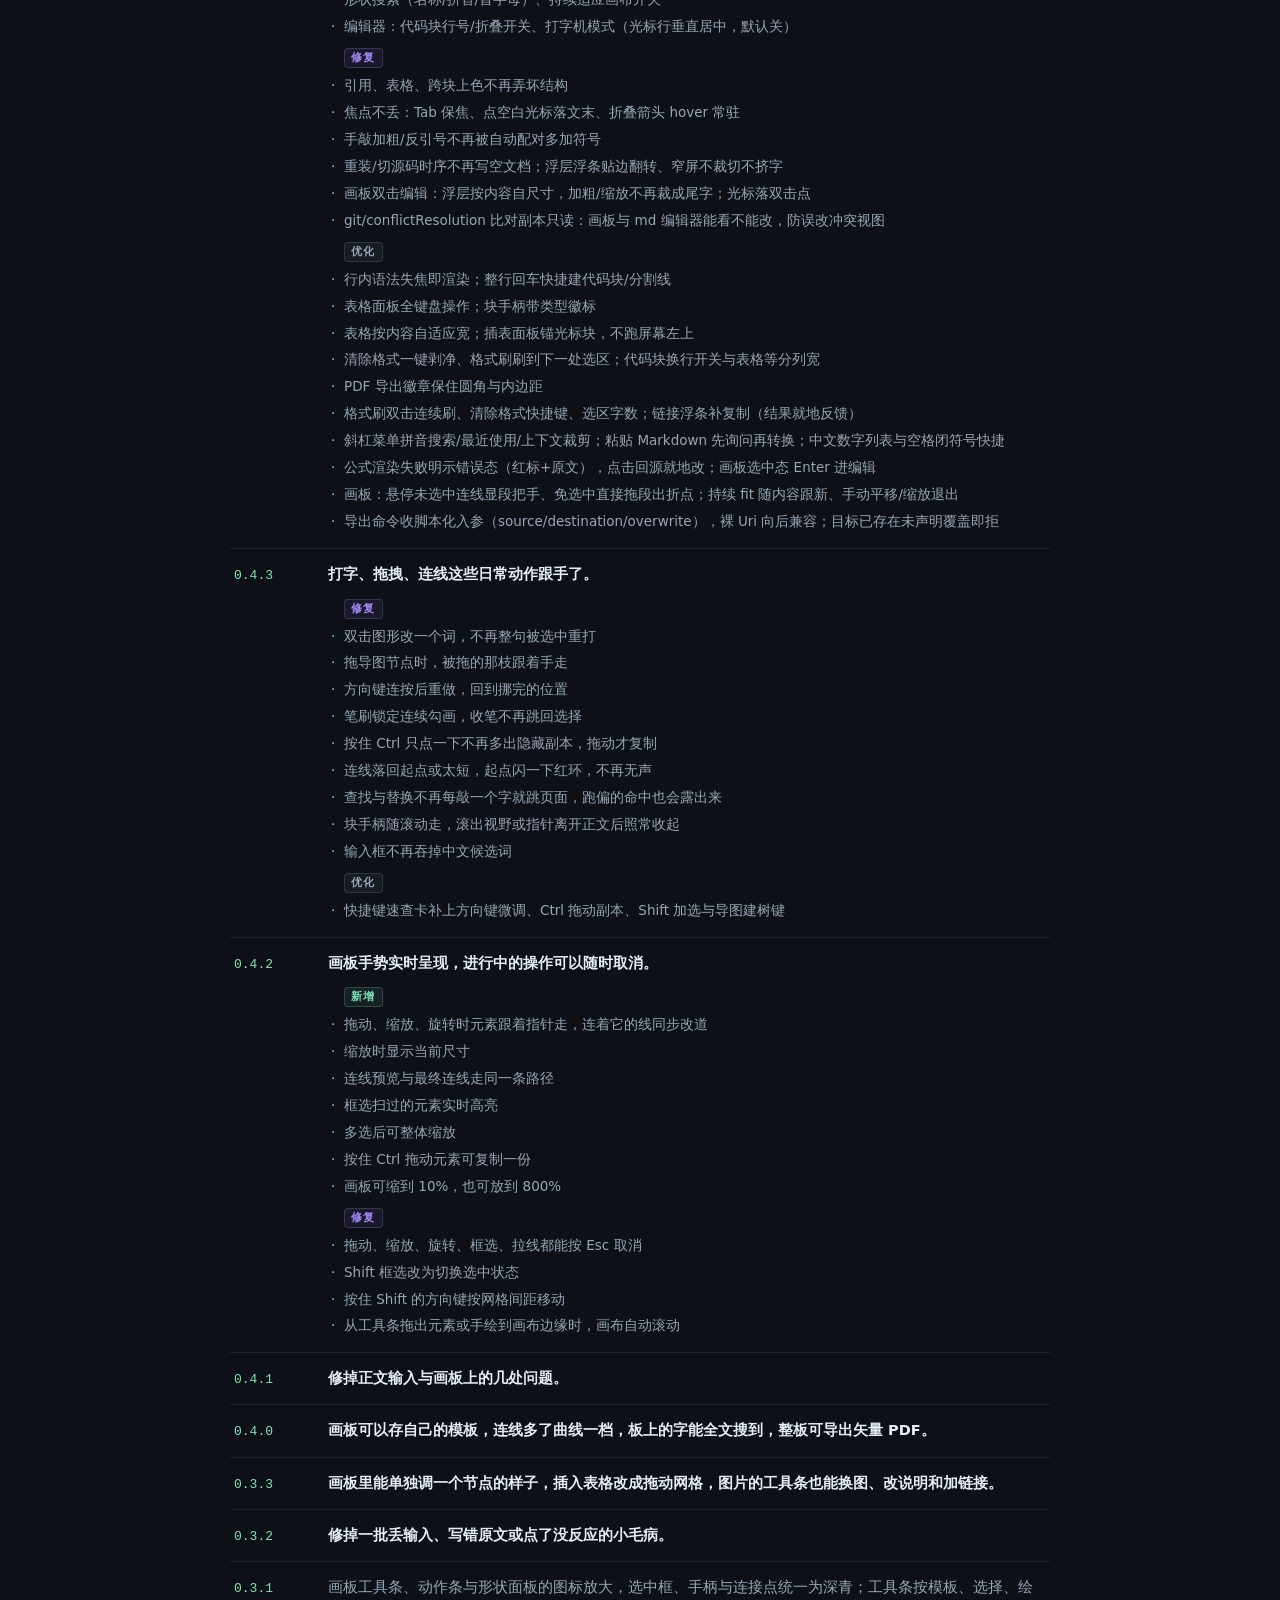
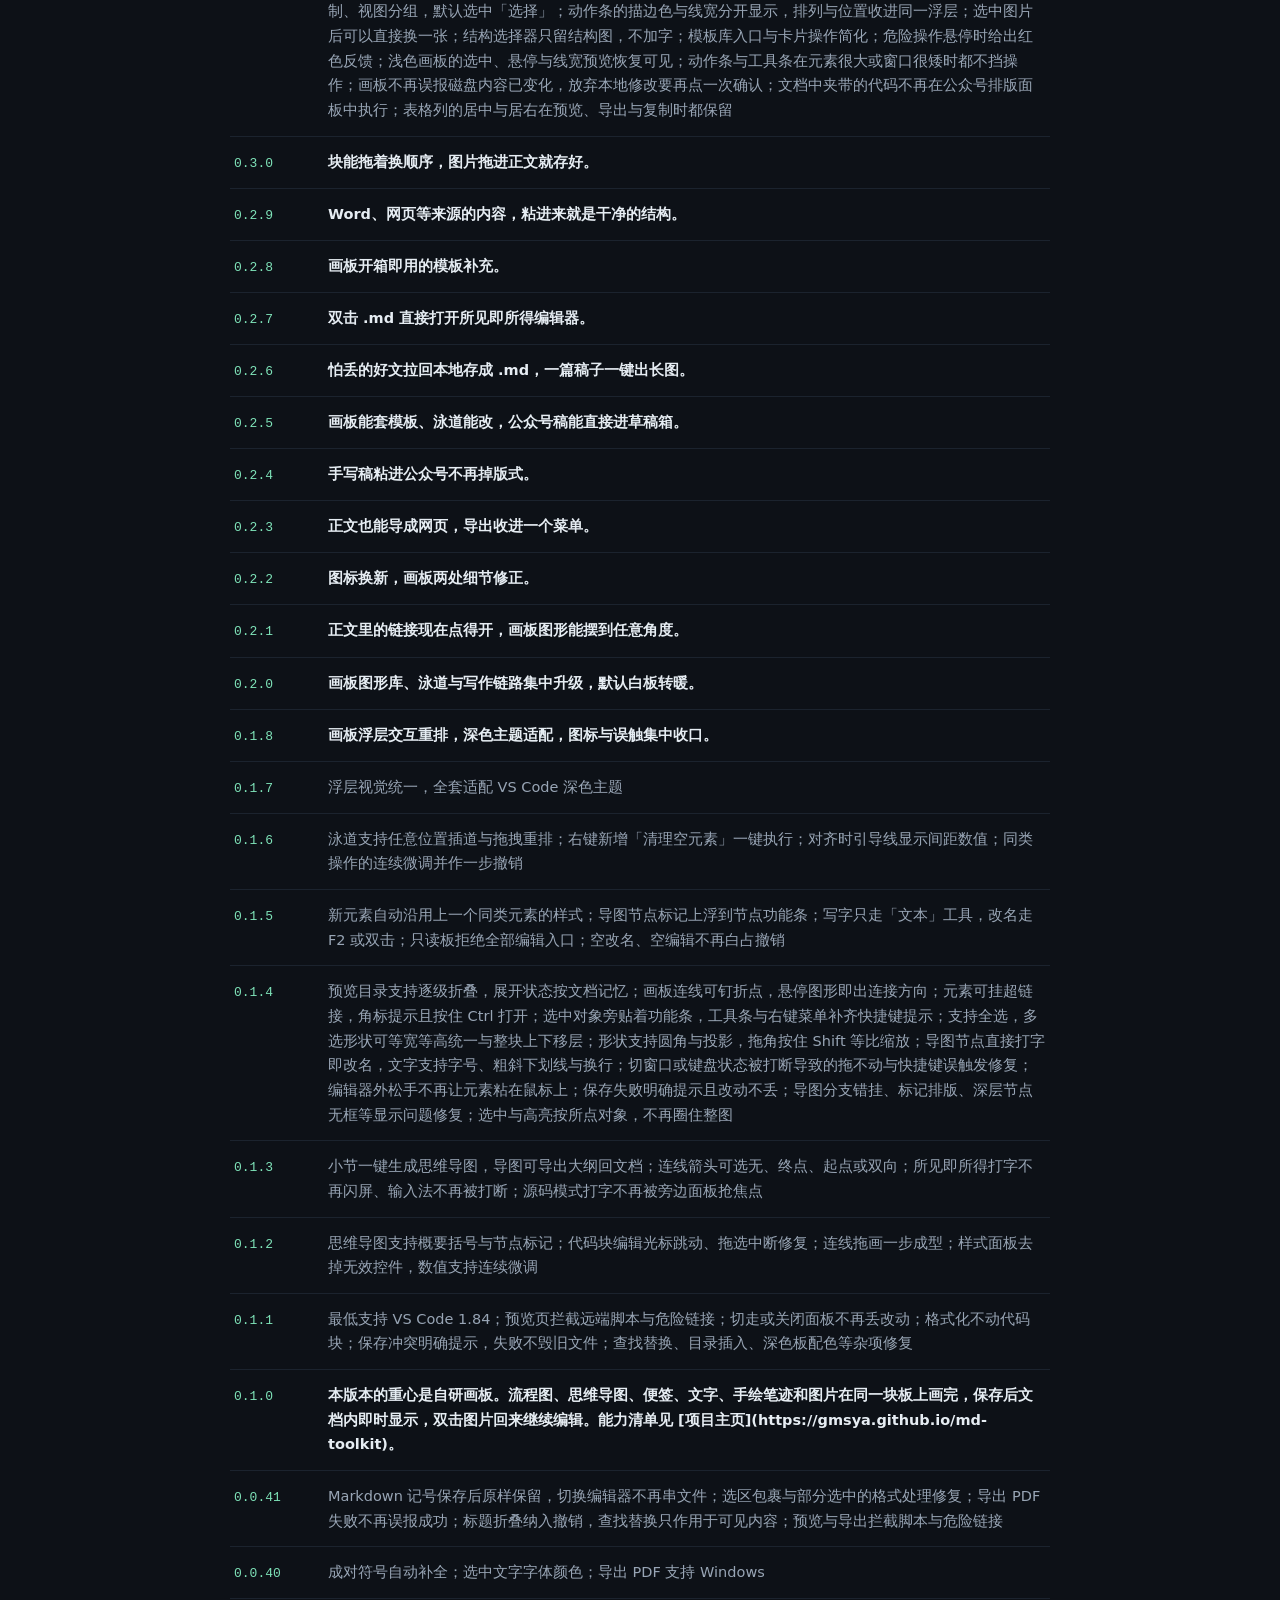
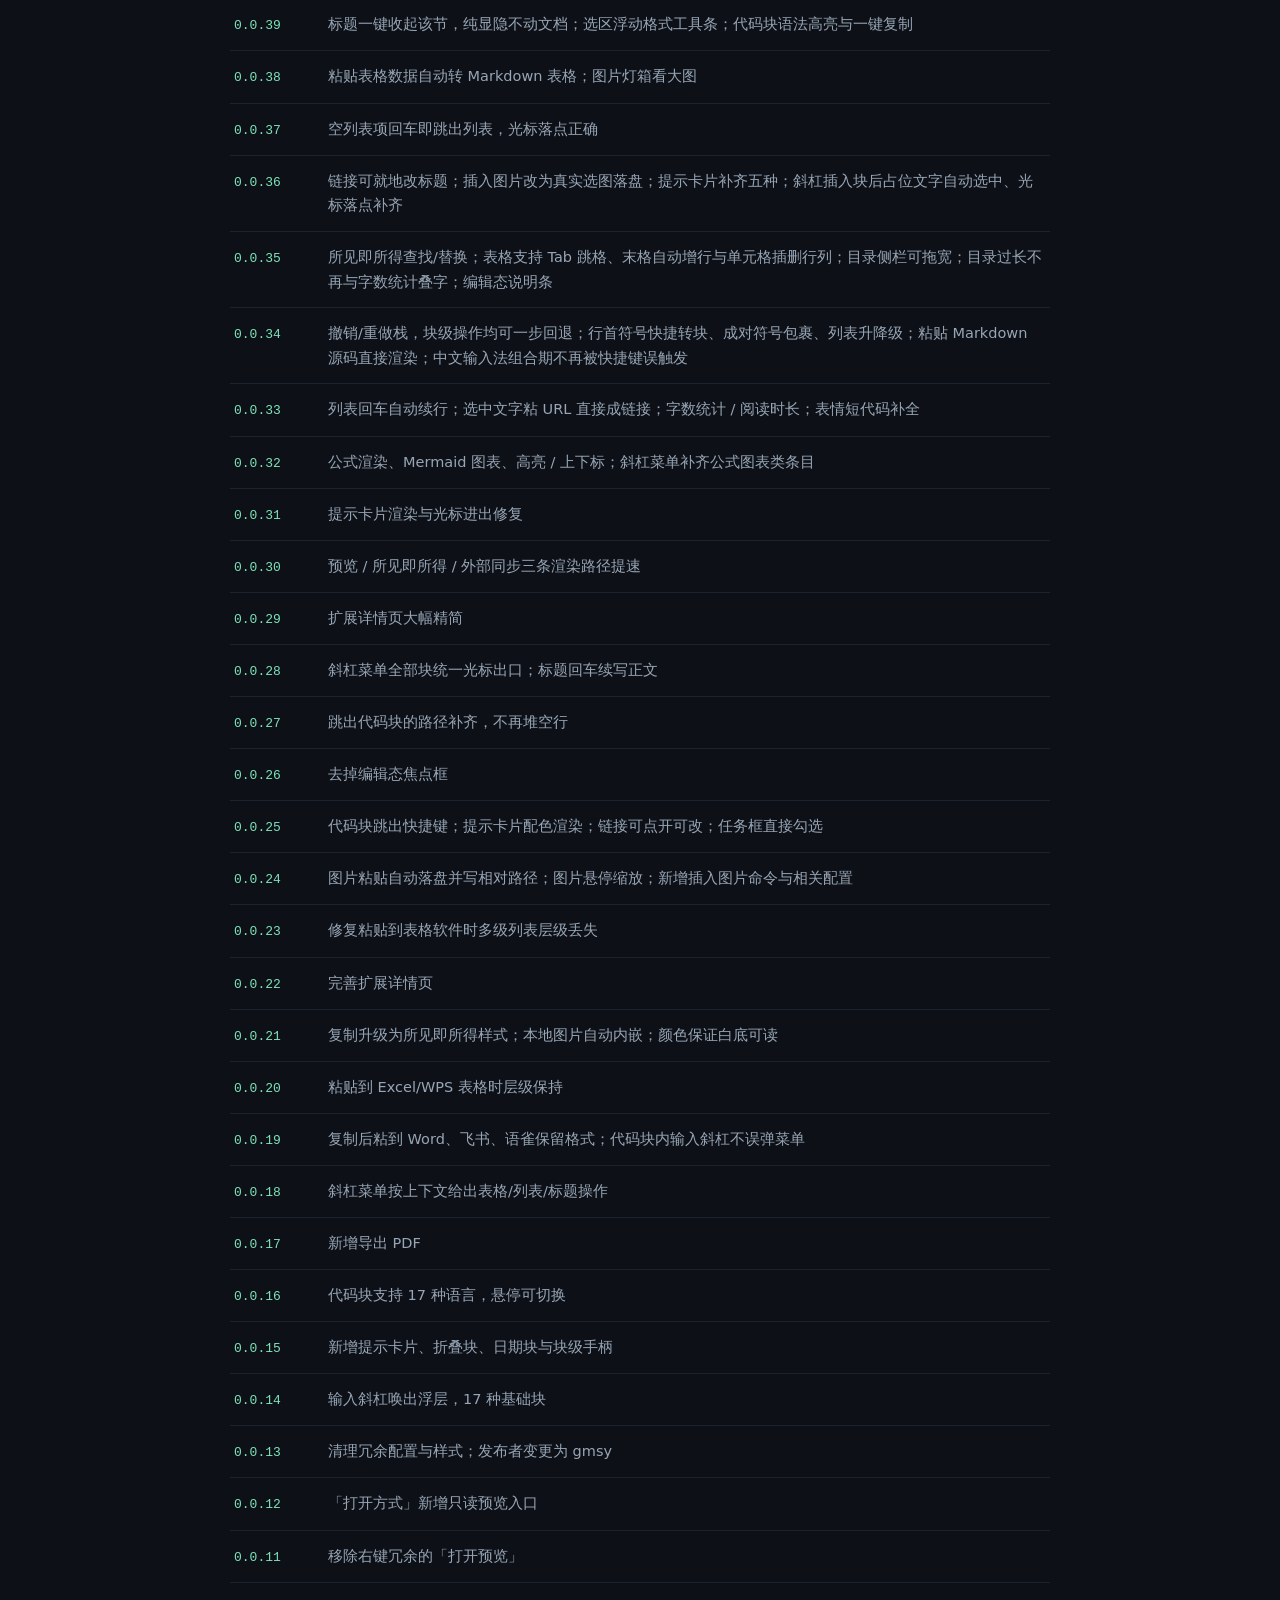
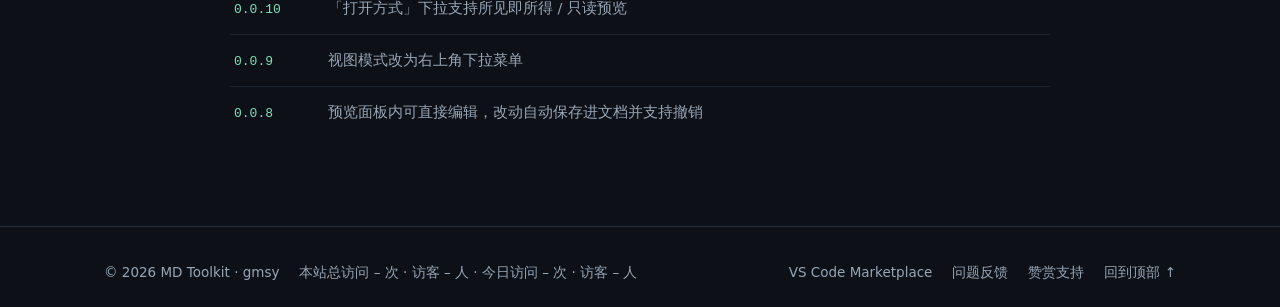
==== commit 71d847ab: "页脚统计加今日访问量, 窄屏在两组间换行" ====
--- a/changelog.html
+++ b/changelog.html
@@ -123,7 +123,7 @@
 <footer>
   <div class="wrap foot">
     <span>© 2026 MD Toolkit · gmsy</span>
-    <!-- analytics:begin --><span class="visits">本站总访问 <span id="busuanzi_site_pv">–</span> 次 · 访客 <span id="busuanzi_site_uv">–</span> 人</span><!-- analytics:end -->
+    <!-- analytics:begin --><span class="visits"><span class="stat">本站总访问 <span id="busuanzi_site_pv">–</span> 次 · 访客 <span id="busuanzi_site_uv">–</span> 人</span> <span class="stat">· 今日访问 <span id="busuanzi_today_pv">–</span> 次 · 访客 <span id="busuanzi_today_uv">–</span> 人</span></span><!-- analytics:end -->
     <div class="links">
       <a href="https://marketplace.visualstudio.com/items?itemName=gmsy.md-toolkit" target="_blank" rel="noopener">VS Code Marketplace</a>
       <a href="https://github.com/gmsya/md-toolkit/issues" target="_blank" rel="noopener">问题反馈</a>
--- a/styles.css
+++ b/styles.css
@@ -208,7 +208,7 @@
 .foot .links { margin-left: auto; display: flex; gap: 12px 20px; flex-wrap: wrap; }
 .foot a { white-space: nowrap; }
 .foot a:hover { color: var(--text); }
-.foot .visits { white-space: nowrap; }
+.foot .visits .stat { white-space: nowrap; }
 
 /* 实图 */
 .shots-grid { display: grid; grid-template-columns: repeat(2, minmax(0, 1fr)); gap: 20px; margin-top: 20px; }
